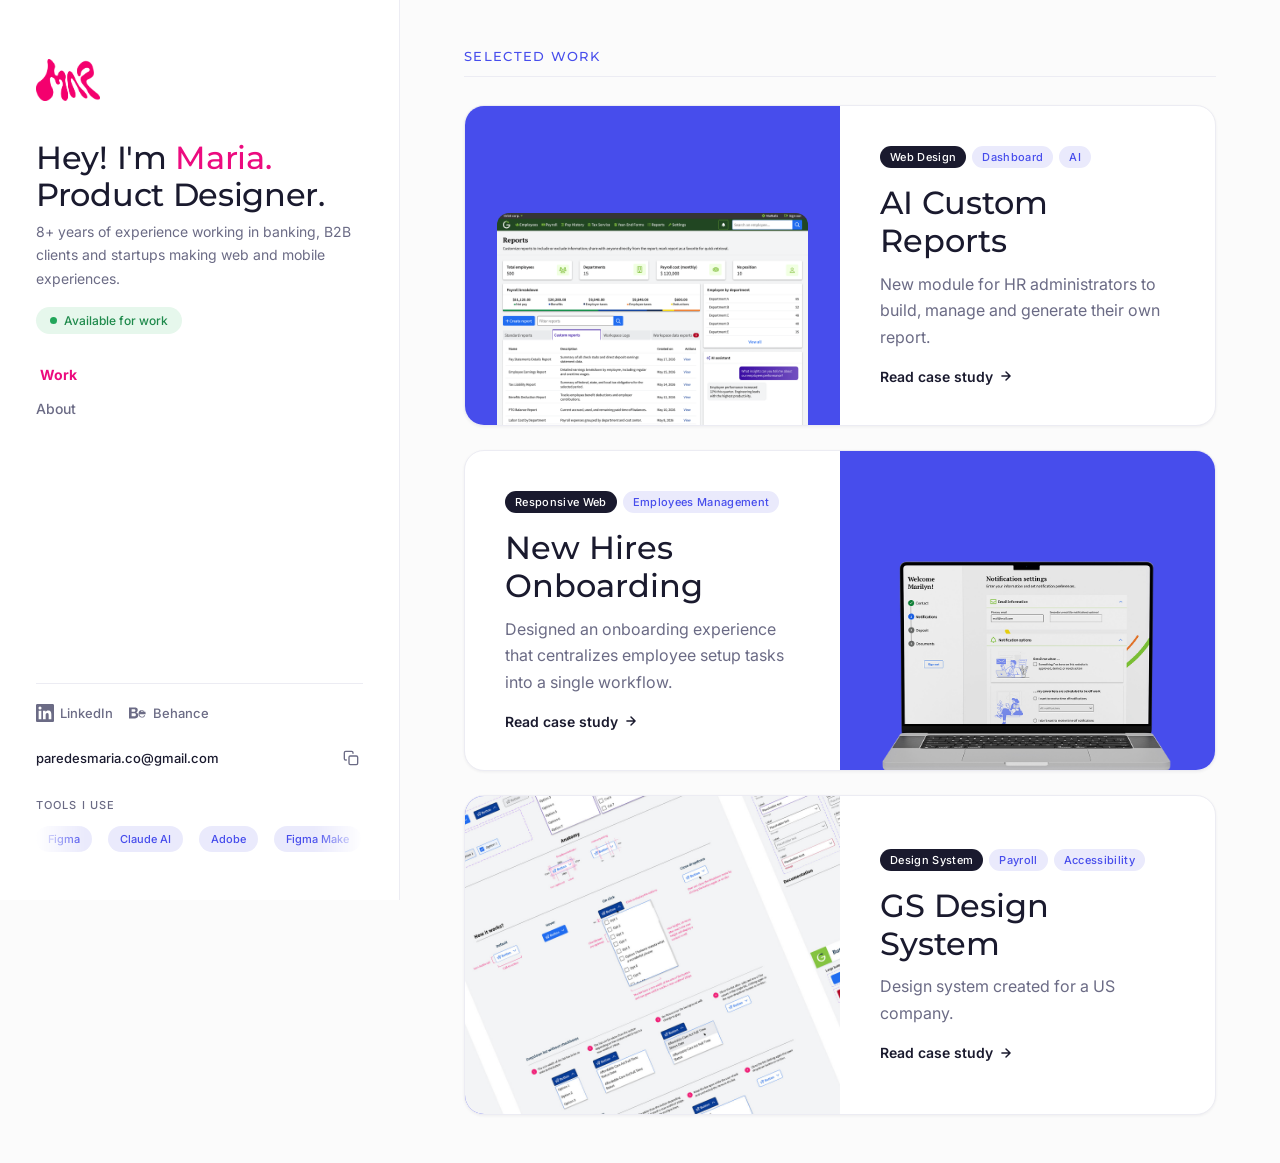
==== index.html @ bd3e9fdf "Add files via upload" ====
<!DOCTYPE html>
<html lang="en">
<head>
<!-- Google Tag Manager -->
<script>(function(w,d,s,l,i){w[l]=w[l]||[];w[l].push({'gtm.start':
new Date().getTime(),event:'gtm.js'});var f=d.getElementsByTagName(s)[0],
j=d.createElement(s),dl=l!='dataLayer'?'&l='+l:'';j.async=true;j.src=
'https://www.googletagmanager.com/gtm.js?id='+i+dl;f.parentNode.insertBefore(j,f);
})(window,document,'script','dataLayer','GTM-K2FJXDMW');</script>
<!-- End Google Tag Manager -->
<meta charset="UTF-8">
<meta name="viewport" content="width=device-width, initial-scale=1.0">
<title>Maria · Product Designer</title>
<link rel="preconnect" href="https://fonts.googleapis.com">
<link href="https://fonts.googleapis.com/css2?family=Montserrat:wght@500;700&family=Inter:wght@400;500&display=swap" rel="stylesheet">
<style>
  :root {
    --primary: #EC0B7F;       /* magenta */
    --secondary: #474dec;     /* indigo */
    --bg: #fbfbfb;
    --sidebar-bg: #FFFFFF;
    --text: #1A1A2E;          /* off-black */
    --text-muted: #6B6B85;
    --surface: #FFFFFF;
    --pink-tint: #FDE6F1;
    --pink-tint-text: #993556;
    --indigo-tint: #EAEAFC;
    --indigo-tint-text: #474dec;
    --border: #ECECF3;
    --sidebar-w: 400px;
    /* ── TYPE SCALE ── */
    --fs-hero: 48px;
    --fs-display: 40px;
    --fs-h1: 32px;
    --fs-h2: 24px;
    --fs-h3: 18px;
    --fs-body-lg: 16px;
    --fs-body: 14px;
    --fs-ui: 13px;
    --fs-meta: 12px;
    --fs-eyebrow: 11px;
    --fs-icon: 20px;
    --fs-icon-lg: 64px;
    --fs-icon-xl: 80px;
  }

  * { margin: 0; padding: 0; box-sizing: border-box; }

  body {
    font-family: 'Inter', sans-serif;
    background: var(--bg);
    color: var(--text);
    min-height: 100vh;
    display: flex;
  }

  /* ── SIDEBAR ── */
  .sidebar {
    width: var(--sidebar-w);
    min-height: 100vh;
    background: var(--sidebar-bg);
    border-right: 1px solid var(--border);
    position: fixed;
    top: 0; left: 0;
    display: flex;
    flex-direction: column;
    padding: 48px 36px;
    z-index: 100;
  }

  .sidebar-top { flex: 1; }

  .avatar { display: block; text-decoration: none;
    width: 64px; height: 64px;
    margin-bottom: 28px;
    position: relative;
    flex-shrink: 0;
  }
  .avatar img {
    width: 100%;
    height: 100%;
    object-fit: contain;
    display: block;
  }

  .sidebar h1 {
    font-family: 'Montserrat', sans-serif;
    font-weight: 500;
    font-size: var(--fs-h1);
    line-height: 1.15;
    margin-bottom: 6px;
    letter-spacing: -0.3px;
  }
  .sidebar h1 em {
    font-style: normal;
    color: var(--primary);
  }
  .role-label {
    font-size: var(--fs-ui);
    font-weight: 500;
    letter-spacing: 0.08em;
    text-transform: uppercase;
    color: var(--secondary);
    margin-bottom: 20px;
  }
  .sidebar p.bio {
    font-size: var(--fs-body);
    line-height: 1.7;
    color: var(--text-muted);
    margin-bottom: 16px;
  }
  .social-links { display: flex; gap: 16px; margin-bottom: 20px; }
  .social-link {
    display: inline-flex; align-items: center; gap: 6px;
    font-size: var(--fs-ui); font-weight: 500;
    color: var(--text-muted); text-decoration: none; transition: color 0.2s;
  }
  .social-link:hover { color: var(--primary); }

  /* NAV */
  nav { margin-bottom: 20px; }
  nav a {
    display: block;
    font-size: var(--fs-body);
    font-weight: 500;
    color: var(--text-muted);
    text-decoration: none;
    padding: 8px 0;
    border-bottom: 1px solid transparent;
    transition: color 0.2s, padding-left 0.2s;
  }
  nav a:hover, nav a.active {
    color: var(--primary);
    padding-left: 4px;
  }
  nav a.active { font-weight: 700; }

  /* STATUS */
  .status-pill {
    display: inline-flex;
    align-items: center;
    gap: 7px;
    background: #E6F7EC;
    color: #1F8A4C;
    font-size: var(--fs-meta);
    font-weight: 500;
    padding: 6px 14px;
    border-radius: 999px;
    margin-bottom: 24px;
  }
  .status-dot {
    width: 7px; height: 7px;
    border-radius: 50%;
    background: #22A65A;
    animation: pulse 2s infinite;
  }
  @keyframes pulse {
    0%,100% { opacity:1; transform: scale(1); }
    50% { opacity:0.6; transform: scale(1.2); }
  }

  /* COPY EMAIL BTN — removed, replaced by email-row */

  /* SIDEBAR FOOTER */
  .sidebar-footer {
    padding-top: 24px;
    border-top: 1px solid var(--border);
  }

  .email-row {
    display: flex;
    align-items: center;
    justify-content: space-between;
    gap: 10px;
    cursor: pointer;
    margin-bottom: 24px;
    padding: 4px 0;
  }
  .email-row:hover .email-text { color: var(--primary); }
  .email-text {
    font-size: var(--fs-ui);
    font-weight: 500;
    color: var(--text);
    transition: color 0.2s;
    word-break: break-all;
  }
  .email-icon-btn {
    background: none;
    border: none;
    cursor: pointer;
    color: var(--text-muted);
    flex-shrink: 0;
    padding: 4px;
    border-radius: 6px;
    transition: color 0.2s, background 0.2s;
    display: flex;
    align-items: center;
  }
  .email-icon-btn:hover {
    color: var(--primary);
    background: var(--pink-tint);
  }
  .tools-label {
    font-size: var(--fs-eyebrow);
    font-weight: 500;
    letter-spacing: 0.1em;
    text-transform: uppercase;
    color: var(--text-muted);
    margin-bottom: 14px;
  }
  .carousel-wrapper {
    overflow: hidden;
    mask-image: linear-gradient(to right, transparent 0%, black 15%, black 85%, transparent 100%);
  }
  .carousel-track {
    display: flex;
    gap: 16px;
    animation: scroll 18s linear infinite;
    width: max-content;
  }
  @keyframes scroll {
    from { transform: translateX(0); }
    to { transform: translateX(-50%); }
  }
  .tool-chip {
    display: flex;
    align-items: center;
    gap: 6px;
    background: var(--indigo-tint);
    border: none;
    padding: 6px 12px;
    border-radius: 999px;
    font-size: var(--fs-eyebrow);
    font-weight: 500;
    color: var(--indigo-tint-text);
    white-space: nowrap;
  }

  /* SIDEBAR FOOTER */
  .sidebar-footer {
    margin-top: 32px;
    padding-top: 20px;
    border-top: 1px solid var(--border);
    font-size: var(--fs-meta);
    color: var(--text-muted);
  }

  /* ── MAIN CONTENT ── */
  .main {
    margin-left: var(--sidebar-w);
    flex: 1;
    display: flex;
    flex-direction: column;
    align-items: center;
    padding: 48px 64px;
    min-height: 100vh;
    background: var(--bg);
  }

  .main > * {
    width: 100%;
    max-width: 1100px;
  }

  .section-header {
    font-family: 'Montserrat', sans-serif;
    font-weight: 500;
    font-size: var(--fs-ui);
    letter-spacing: 0.1em;
    text-transform: uppercase;
    color: var(--secondary);
    margin-bottom: 28px;
    padding-bottom: 12px;
    border-bottom: 1px solid var(--border);
  }

  /* PROJECT CARDS GRID — 2 column */
  .projects-grid {
    display: flex;
    flex-direction: column;
    gap: 24px;
  }

  .project-card {
    background: #fff;
    border-radius: 20px;
    overflow: hidden;
    display: grid;
    grid-template-columns: 1fr 1fr;
    cursor: pointer;
    text-decoration: none;
    color: inherit;
    transition: transform 0.25s cubic-bezier(.22,.68,0,1.2), box-shadow 0.25s;
    box-shadow: 0 1px 3px rgba(26,26,46,0.06);
    min-height: 320px;
    border: 1px solid var(--border);
  }
  .project-card:hover {
    transform: translateY(-4px);
    box-shadow: 0 20px 48px rgba(71,77,236,0.12);
  }

  /* IMAGE LEFT */
  .card-image {
    width: 100%;
    height: 100%;
    min-height: 280px;
    overflow: hidden;
    display: flex;
    align-items: flex-end;
    justify-content: center;
    padding: 32px 32px 0;
    position: relative;
  }
  .card-image img {
    width: 100%;
    max-height: 100%;
    object-fit: cover;
    object-position: top;
    border-radius: 12px 12px 0 0;
    transition: transform 0.4s ease;
    display: block;
  }
  .project-card:hover .card-image img { transform: scale(1.02) translateY(-4px); }

  /* Per-card image backgrounds */
  .card-image.bg-ai { background: #474dec; }
  .card-image.bg-nh { background: #474dec; }
  .card-image.bg-ds { background: #474dec; }

  /* INFO RIGHT */
  .card-content {
    padding: 40px 40px;
    display: flex;
    flex-direction: column;
    justify-content: center;
    gap: 16px;
  }

  .card-tags-group { flex-shrink: 0; }

  .card-tags {
    display: flex;
    gap: 6px;
    flex-wrap: wrap;
  }
  .tag {
    font-size: var(--fs-eyebrow);
    font-weight: 500;
    background: var(--indigo-tint);
    color: var(--indigo-tint-text);
    padding: 4px 10px;
    border-radius: 999px;
    letter-spacing: 0.03em;
  }
  .tag.accent { background: #1A1A2E; color: #fff; }

  .card-center-group {
    display: flex;
    flex-direction: column;
    gap: 10px;
  }

  .card-title {
    font-family: 'Montserrat', sans-serif;
    font-weight: 500;
    font-size: var(--fs-h1);
    line-height: 1.2;
    color: var(--text);
  }

  .card-desc {
    font-size: var(--fs-body-lg);
    line-height: 1.65;
    color: var(--text-muted);
    max-width: 400px;
  }

  .card-cta {
    display: inline-flex;
    align-items: center;
    gap: 6px;
    font-size: var(--fs-body);
    font-weight: 600;
    color: var(--text);
    text-decoration: none;
    margin-top: 8px;
  }
  .card-cta svg { transition: transform 0.2s; }
  .project-card:hover .card-cta svg { transform: translateX(4px); }

  /* ── HAMBURGER BUTTON (mobile only) ── */
  .hamburger {
    display: none;
    position: fixed;
    top: 16px; left: 16px;
    z-index: 200;
    background: var(--primary);
    border: none;
    border-radius: 50%;
    width: 44px; height: 44px;
    cursor: pointer;
    align-items: center; justify-content: center;
    box-shadow: 0 2px 12px rgba(236,11,127,0.25);
  }
  .hamburger svg { display: block; }
  .sidebar-overlay {
    display: none;
    position: fixed; inset: 0;
    background: rgba(26,26,46,0.4);
    z-index: 99;
  }
  .sidebar-overlay.active { display: block; }

  /* ── TABLET: 1024px ── */
  @media (max-width: 1024px) {
    :root { --sidebar-w: 300px; }
    .main { padding: 40px 40px; }
    .card-title { font-size: var(--fs-h2); }
    .card-desc { font-size: var(--fs-body-lg); }
    .project-card { grid-template-columns: 1fr; min-height: auto; }
    .project-card--reversed { grid-template-columns: 1fr; }
    .project-card--reversed .card-content { order: 1; }
    .project-card--reversed .card-image { order: 2; }
    .card-image { min-height: 220px; }
    .card-content { padding: 28px; }
  }

  /* ── MOBILE: 768px ── */
  @media (max-width: 768px) {
    body { flex-direction: column; }

    .hamburger { display: none !important; }

    .sidebar {
      transform: translateX(-100%);
      transition: transform 0.3s ease;
      width: 300px;
      z-index: 150;
    }
    .sidebar.open { transform: translateX(0); }

    .main {
      margin-left: 0;
      padding: 72px 24px 40px;
      min-height: 100vh;
    }

    .main > * { max-width: 100%; }

    .project-card {
      grid-template-columns: 1fr;
      min-height: auto;
    }
    .card-image {
      height: 220px;
      order: -1;
    }
    .card-content { padding: 24px; gap: 16px; }
    .card-title { font-size: var(--fs-h2); }
    .card-desc { font-size: var(--fs-body); margin-bottom: 8px; }
    .section-header { margin-bottom: 20px; }
  }

  /* ── SMALL MOBILE: 480px ── */
  @media (max-width: 480px) {
    .main { padding: 64px 16px 32px; }
    .card-content { padding: 20px; }
    .card-title { font-size: var(--fs-h3); }
    .card-image { height: 180px; }
  }

  /* ── TOAST ── */
  .toast {
    position: fixed;
    bottom: 30px;
    left: 50%;
    transform: translateX(-50%) translateY(80px);
    background: var(--secondary);
    color: #fff;
    padding: 12px 24px;
    border-radius: 999px;
    font-size: var(--fs-ui);
    font-weight: 500;
    opacity: 0;
    transition: all 0.35s cubic-bezier(.22,.68,0,1.2);
    pointer-events: none;
    z-index: 999;
  }
  .toast.show {
    opacity: 1;
    transform: translateX(-50%) translateY(0);
  }

  /* MOBILE NAV BAR */
  .top-bar {
    display: none;
    position: fixed;
    top: 0; left: 0; right: 0;
    height: 60px;
    background: #ffffff;
    border-bottom: 1px solid #ECECF3;
    z-index: 300;
    padding: 0 16px;
    flex-direction: row;
    align-items: center;
    justify-content: space-between;
  }
  .top-bar-left {
    display: flex;
    flex-direction: row;
    align-items: center;
    gap: 10px;
  }
  .top-bar-logo {
    width: 36px;
    height: 36px;
    display: flex;
    align-items: center;
    justify-content: center;
  }
  .top-bar-logo img {
    width: 100%;
    height: 100%;
    object-fit: contain;
  }
  .top-bar-text {}
  .top-bar-name {
    display: block;
    font-family: 'Montserrat', sans-serif;
    font-weight: 500;
    font-size: 14px;
    color: #1A1A2E;
    line-height: 1.2;
  }
  .top-bar-role {
    display: block;
    font-size: 11px;
    color: #6B6B85;
    line-height: 1.2;
  }
  .top-bar-menu {
    background: none;
    border: none;
    cursor: pointer;
    padding: 6px;
    display: flex;
    align-items: center;
    color: #1A1A2E;
  }
  @media (max-width: 768px) {
    .top-bar { display: flex; }
    .avatar { display: block; text-decoration: none; display: none; }
    .sidebar { padding-top: 80px; }
    .main { padding-top: 80px; }
  }
</style>
</head>
<body>
<!-- Google Tag Manager (noscript) -->
<noscript><iframe src="https://www.googletagmanager.com/ns.html?id=GTM-K2FJXDMW"
height="0" width="0" style="display:none;visibility:hidden"></iframe></noscript>
<!-- End Google Tag Manager (noscript) -->
<nav class="top-bar" id="topBar">
  <div class="top-bar-left">
    <a href="index.html" style="display:block;text-decoration:none;">
      <img src="img/logo.png" alt="MAP">
    </a>
    <div class="top-bar-text">
      <span class="top-bar-name">Maria Paredes</span>
      <span class="top-bar-role">Product Designer</span>
    </div>
  </div>
  <button class="top-bar-menu" id="topBarMenu" aria-label="Open menu">
    <svg width="22" height="22" viewBox="0 0 24 24" fill="none" stroke="currentColor" stroke-width="2" stroke-linecap="round">
      <line x1="3" y1="6" x2="21" y2="6"/>
      <line x1="3" y1="12" x2="21" y2="12"/>
      <line x1="3" y1="18" x2="21" y2="18"/>
    </svg>
  </button>
</nav>




<!-- HAMBURGER (mobile) -->
<button class="hamburger" id="hamburger" aria-label="Open menu">
  <svg width="20" height="20" viewBox="0 0 24 24" fill="none" stroke="#fff" stroke-width="2.5" stroke-linecap="round">
    <line x1="3" y1="6" x2="21" y2="6"/><line x1="3" y1="12" x2="21" y2="12"/><line x1="3" y1="18" x2="21" y2="18"/>
  </svg>
</button>
<div class="sidebar-overlay" id="overlay"></div>

<!-- SIDEBAR -->
<aside class="sidebar">
  <div class="sidebar-top">
    <a href="index.html" class="avatar">
      <img src="img/logo.png" alt="Maria logo">
    </a>
    <h1>Hey! I'm <em>Maria.</em><br>Product Designer.</h1>
    <p class="bio">8+ years of experience working in banking, B2B clients and startups making web and mobile experiences.</p>

    <div class="status-pill">
      <span class="status-dot"></span>
      Available for work
    </div>

    <nav>
      <a href="#work" class="active">Work</a>
      <a href="about.html">About</a>
    </nav>
  </div>

  <!-- BOTTOM: email + carousel -->
  <div class="sidebar-footer">
    <div class="social-links">
      <a href="https://www.linkedin.com/in/mapwalls/" target="_blank" class="social-link" aria-label="LinkedIn">
        <svg width="18" height="18" viewBox="0 0 24 24" fill="currentColor"><path d="M20.447 20.452h-3.554v-5.569c0-1.328-.027-3.037-1.852-3.037-1.853 0-2.136 1.445-2.136 2.939v5.667H9.351V9h3.414v1.561h.046c.477-.9 1.637-1.85 3.37-1.85 3.601 0 4.267 2.37 4.267 5.455v6.286zM5.337 7.433a2.062 2.062 0 0 1-2.063-2.065 2.064 2.064 0 1 1 2.063 2.065zm1.782 13.019H3.555V9h3.564v11.452zM22.225 0H1.771C.792 0 0 .774 0 1.729v20.542C0 23.227.792 24 1.771 24h20.451C23.2 24 24 23.227 24 22.271V1.729C24 .774 23.2 0 22.222 0h.003z"/></svg>
        LinkedIn
      </a>
      <a href="https://www.behance.net/mapwalls" target="_blank" class="social-link" aria-label="Behance">
        <svg width="18" height="18" viewBox="0 0 24 24" fill="currentColor"><path d="M6.938 4.503c.702 0 1.34.06 1.92.188.577.13 1.07.33 1.485.61.41.28.733.65.96 1.12.225.47.34 1.05.34 1.73 0 .74-.17 1.36-.507 1.86-.338.5-.837.9-1.502 1.22.906.26 1.576.72 2.022 1.37.448.66.665 1.45.665 2.36 0 .75-.13 1.39-.41 1.93-.28.55-.67 1-1.16 1.35-.48.348-1.05.6-1.69.767-.63.168-1.29.254-1.99.254H0V4.51l6.938-.007zm-.34 5.888c.577 0 1.05-.14 1.414-.425.367-.28.55-.72.55-1.32 0-.33-.06-.61-.173-.836-.116-.23-.27-.41-.47-.55-.2-.14-.43-.24-.69-.3-.27-.06-.55-.09-.84-.09H3.5v3.52h3.098zm.18 6.018c.32 0 .62-.03.9-.09.29-.06.54-.17.76-.31.22-.14.4-.34.53-.59.13-.25.2-.57.2-.96 0-.76-.22-1.31-.67-1.64-.45-.33-1.04-.5-1.76-.5H3.5v4.09h3.278zm9.945-7.07c.51-.53 1.24-.8 2.19-.8.68 0 1.27.17 1.77.52.49.34.84.82 1.04 1.44H16.42c0-.56-.2-1.02-.6-1.33.4-.31.74-.48 1.043-.48zm3.39 5.977c-.13.37-.33.68-.6.94-.26.26-.58.46-.95.6-.37.13-.8.2-1.27.2-.52 0-.98-.08-1.38-.26-.4-.17-.74-.41-1.02-.72-.28-.31-.49-.69-.64-1.12-.15-.44-.22-.92-.22-1.45h8.12c.02-.24.03-.48.03-.74 0-.74-.11-1.41-.32-2.01-.21-.61-.52-1.12-.92-1.55-.4-.43-.89-.76-1.46-.99-.57-.23-1.23-.34-1.97-.34-.72 0-1.38.12-1.97.36-.59.24-1.1.58-1.53 1.02-.43.44-.76.97-.99 1.6-.23.62-.35 1.32-.35 2.08 0 .78.12 1.48.34 2.1.23.62.55 1.15.97 1.58.42.44.92.77 1.52 1.01.59.23 1.26.35 2 .35.99 0 1.84-.23 2.53-.7.69-.47 1.18-1.18 1.48-2.14h-2.38zm-1.02-5.49c-.33 0-.63.06-.9.17-.27.12-.51.28-.72.49-.2.21-.37.46-.49.75-.12.29-.19.62-.2.97h4.53c-.07-.77-.32-1.36-.73-1.76-.42-.41-.93-.62-1.52-.62z"/></svg>
        Behance
      </a>
    </div>
    <div class="email-row" onclick="copyEmail()">
      <span class="email-text">paredesmaria.co@gmail.com</span>
      <button class="email-icon-btn" aria-label="Copy email">
        <svg width="16" height="16" viewBox="0 0 24 24" fill="none" stroke="currentColor" stroke-width="2" stroke-linecap="round" stroke-linejoin="round">
          <rect x="9" y="9" width="13" height="13" rx="2" ry="2"></rect>
          <path d="M5 15H4a2 2 0 0 1-2-2V4a2 2 0 0 1 2-2h9a2 2 0 0 1 2 2v1"></path>
        </svg>
      </button>
    </div>

    <div class="tools-label">Tools I use</div>
    <div class="carousel-wrapper">
      <div class="carousel-track" id="carouselTrack"></div>
    </div>
  </div>
</aside>

<!-- MAIN -->
<main class="main">
  <div class="section-header" id="work">Selected Work</div>

  <div class="projects-grid">

    <!-- Card 1 -->
    <a class="project-card" href="case-1.html">
      <div class="card-image bg-ai">
        <img src="img/AICustomCard.png" alt="AI Custom Reports">
      </div>
      <div class="card-content">
        <div class="card-tags-group">
          <div class="card-tags">
            <span class="tag accent">Web Design</span>
            <span class="tag">Dashboard</span>
            <span class="tag">AI</span>
          </div>
        </div>
        <div class="card-center-group">
          <div class="card-title">AI Custom Reports</div>
          <p class="card-desc">New module for HR administrators to build, manage and generate their own report.</p>
          <div class="card-cta">
            Read case study
            <svg width="14" height="14" viewBox="0 0 24 24" fill="none" stroke="currentColor" stroke-width="2.5" stroke-linecap="round" stroke-linejoin="round"><path d="M5 12h14M12 5l7 7-7 7"/></svg>
          </div>
        </div>
      </div>
    </a>

    <!-- Card 2 — content left, image right -->
    <a class="project-card project-card--reversed" href="case-2.html">
      <div class="card-content">
        <div class="card-tags-group">
          <div class="card-tags">
            <span class="tag accent">Responsive Web</span>
            <span class="tag">Employees Management</span>
          </div>
        </div>
        <div class="card-center-group">
          <div class="card-title">New Hires Onboarding</div>
          <p class="card-desc">Designed an onboarding experience that centralizes employee setup tasks into a single workflow.</p>
          <div class="card-cta">
            Read case study
            <svg width="14" height="14" viewBox="0 0 24 24" fill="none" stroke="currentColor" stroke-width="2.5" stroke-linecap="round" stroke-linejoin="round"><path d="M5 12h14M12 5l7 7-7 7"/></svg>
          </div>
        </div>
      </div>
      <div class="card-image bg-nh">
        <img src="img/NewHiresCard.png" alt="New Hires Onboarding">
      </div>
    </a>

    <!-- Card 3 -->
    <a class="project-card" href="case-3.html">
      <div class="card-image bg-ds" style="padding:0; align-items:stretch;">
        <img src="img/DS-PREVIEW.png" alt="GS Design System" style="width:100%; height:100%; object-fit:cover; object-position:top; border-radius:0;">
      </div>
      <div class="card-content">
        <div class="card-tags-group">
          <div class="card-tags">
            <span class="tag accent">Design System</span>
            <span class="tag">Payroll</span>
            <span class="tag">Accessibility</span>
          </div>
        </div>
        <div class="card-center-group">
          <div class="card-title">GS Design System</div>
          <p class="card-desc">Design system created for a US company.</p>
          <div class="card-cta">
            Read case study
            <svg width="14" height="14" viewBox="0 0 24 24" fill="none" stroke="currentColor" stroke-width="2.5" stroke-linecap="round" stroke-linejoin="round"><path d="M5 12h14M12 5l7 7-7 7"/></svg>
          </div>
        </div>
      </div>
    </a>

    <!-- Card 4 — hidden -->
    <!-- Card 5 — hidden -->

  </div>
</main>

<!-- TOAST -->
<div class="toast" id="toast">Email copied!</div>

<script>
  // CAROUSEL
  const tools = ['Figma', 'Claude AI', 'Adobe', 'Figma Make', 'Pendo', 'Notion', 'Miro', 'ChatGPT', 'Jira', 'Maze'];
  const track = document.getElementById('carouselTrack');
  [...tools, ...tools].forEach(t => {
    const chip = document.createElement('div');
    chip.className = 'tool-chip';
    chip.textContent = t;
    track.appendChild(chip);
  });

  // COPY EMAIL
  function copyEmail() {
    navigator.clipboard.writeText('paredesmaria.co@gmail.com').then(() => {
      const toast = document.getElementById('toast');
      toast.classList.add('show');
      setTimeout(() => toast.classList.remove('show'), 2500);
    });
  }

  // HAMBURGER TOGGLE
  const hamburger = document.getElementById('hamburger');
  const sidebar = document.querySelector('.sidebar');
  const overlay = document.getElementById('overlay');

  function toggleSidebar() {
    sidebar.classList.toggle('open');
    overlay.classList.toggle('active');
  }
  hamburger.addEventListener('click', toggleSidebar);
  overlay.addEventListener('click', toggleSidebar);
  const mobileHamburger = document.getElementById('mobileHamburger');
  if (mobileHamburger) { mobileHamburger.addEventListener('click', toggleSidebar); }

  // Close sidebar on nav link click (mobile)
  document.querySelectorAll('nav a').forEach(a => {
    a.addEventListener('click', function() {
      document.querySelectorAll('nav a').forEach(x => x.classList.remove('active'));
      this.classList.add('active');
      if (window.innerWidth <= 768) toggleSidebar();
    });
  });

  const topBarMenu = document.getElementById('topBarMenu');
  if (topBarMenu) { topBarMenu.addEventListener('click', toggleSidebar); }
</script>
</body>
</html>
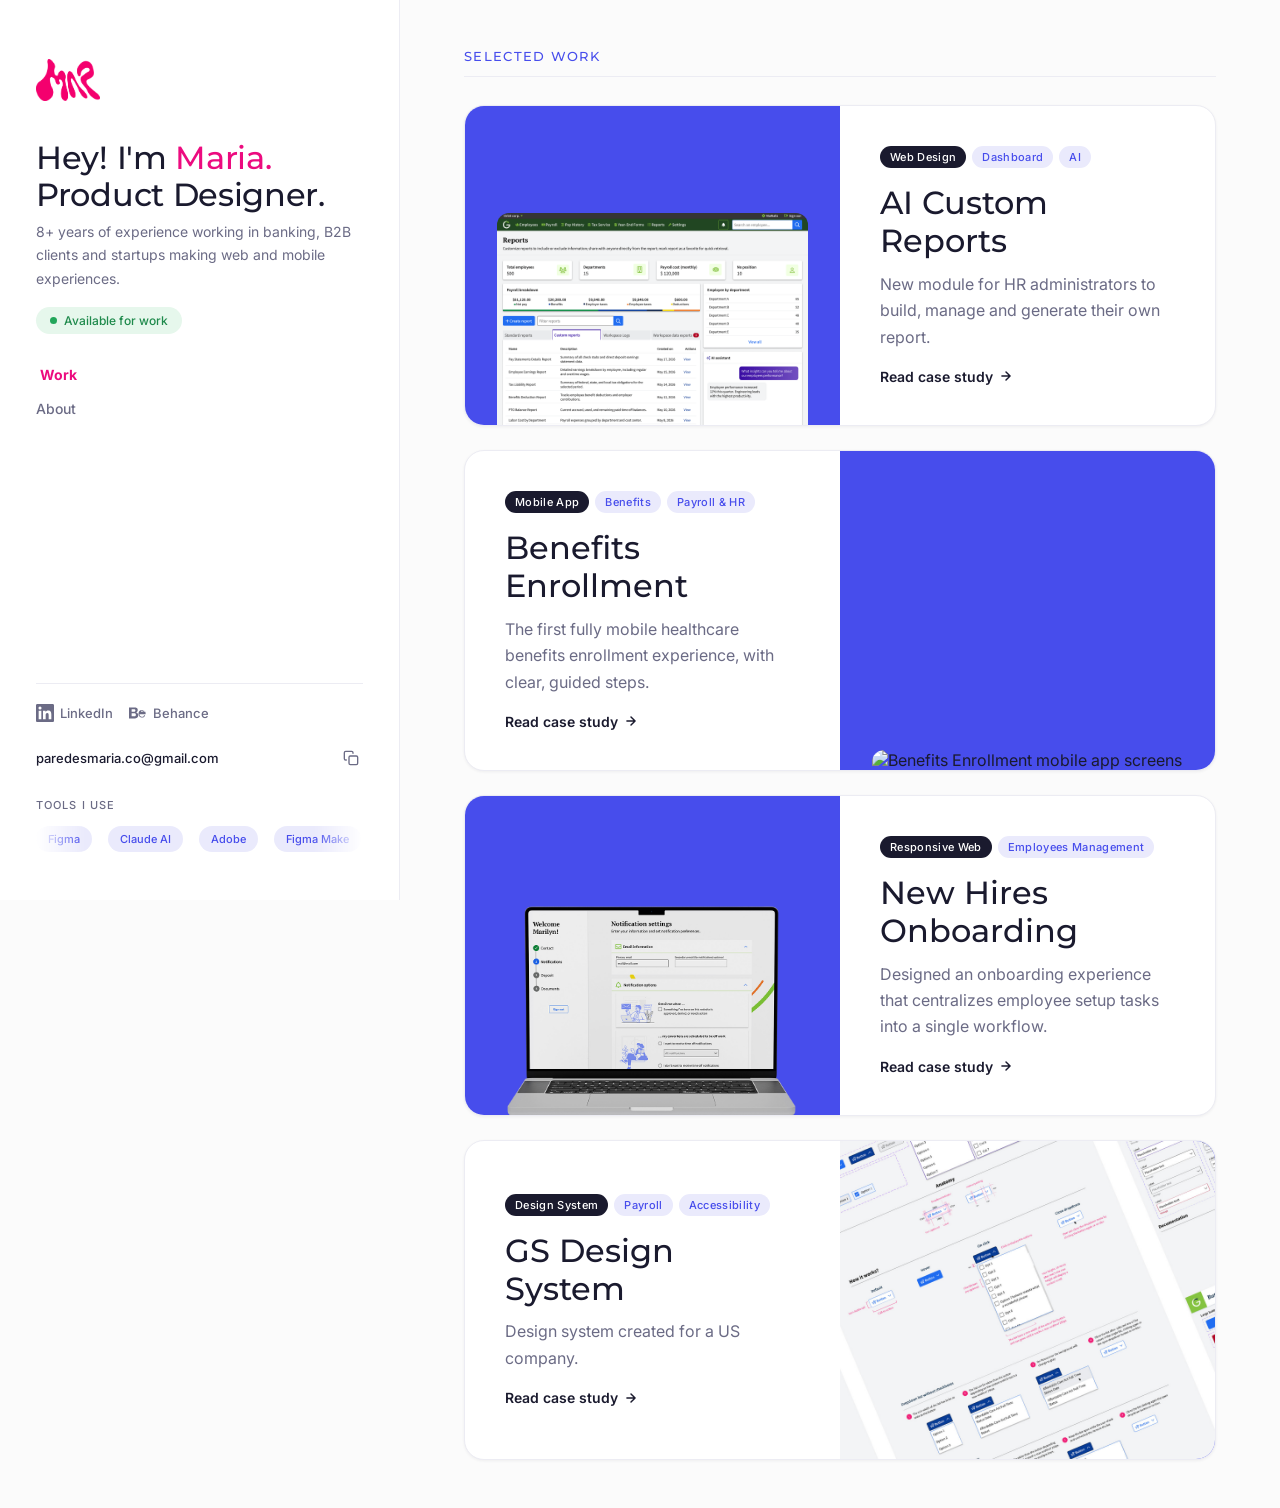
==== commit 4c8f65e7: "Add files via upload" ====
--- a/index.html
+++ b/index.html
@@ -327,6 +327,7 @@
   .card-image.bg-ai { background: #474dec; }
   .card-image.bg-nh { background: #474dec; }
   .card-image.bg-ds { background: #474dec; }
+  .card-image.bg-be { background: #474dec; }
 
   /* INFO RIGHT */
   .card-content {
@@ -430,8 +431,7 @@
   @media (max-width: 768px) {
     body { flex-direction: column; }
 
-    .hamburger { display: none !important; }
-
+    
     .sidebar {
       transform: translateX(-100%);
       transition: transform 0.3s ease;
@@ -554,7 +554,26 @@
     .sidebar { padding-top: 80px; }
     .main { padding-top: 80px; }
   }
+
+  /* Mobile menu polish */
+  .top-bar-menu:focus { outline: none; }
+  .top-bar-menu:focus-visible { outline: 2px solid var(--primary); outline-offset: 2px; border-radius: 8px; }
+  @media (max-width: 768px) {
+    body.menu-open { overflow: hidden; }
+    .sidebar { top: 60px; min-height: 0; height: calc(100vh - 60px); height: calc(100dvh - 60px); padding-top: 32px; box-shadow: 0 12px 40px rgba(26,26,46,0.14); }
+    .sidebar-overlay { top: 60px; }
+    .sidebar-overlay.active { display: block; }
+  }
 </style>
+<!-- Google tag (gtag.js) -->
+<script async src="https://www.googletagmanager.com/gtag/js?id=G-NF486Z0G3G"></script>
+<script>
+  window.dataLayer = window.dataLayer || [];
+  function gtag(){dataLayer.push(arguments);}
+  gtag('js', new Date());
+  gtag('config', 'G-NF486Z0G3G');
+</script>
+<script src="https://t.contentsquare.net/uxa/7a04c337af5e3.js" defer></script>
 </head>
 <body>
 <!-- Google Tag Manager (noscript) -->
@@ -563,7 +582,7 @@
 <!-- End Google Tag Manager (noscript) -->
 <nav class="top-bar" id="topBar">
   <div class="top-bar-left">
-    <a href="index.html" style="display:block;text-decoration:none;">
+    <a href="index.html" class="top-bar-logo" style="text-decoration:none;">
       <img src="img/logo.png" alt="MAP">
     </a>
     <div class="top-bar-text">
@@ -583,12 +602,6 @@
 
 
 
-<!-- HAMBURGER (mobile) -->
-<button class="hamburger" id="hamburger" aria-label="Open menu">
-  <svg width="20" height="20" viewBox="0 0 24 24" fill="none" stroke="#fff" stroke-width="2.5" stroke-linecap="round">
-    <line x1="3" y1="6" x2="21" y2="6"/><line x1="3" y1="12" x2="21" y2="12"/><line x1="3" y1="18" x2="21" y2="18"/>
-  </svg>
-</button>
 <div class="sidebar-overlay" id="overlay"></div>
 
 <!-- SIDEBAR -->
@@ -671,7 +684,34 @@
     </a>
 
     <!-- Card 2 — content left, image right -->
-    <a class="project-card project-card--reversed" href="case-2.html">
+    <a class="project-card project-card--reversed" href="case-4.html">
+      <div class="card-content">
+        <div class="card-tags-group">
+          <div class="card-tags">
+            <span class="tag accent">Mobile App</span>
+            <span class="tag">Benefits</span>
+            <span class="tag">Payroll & HR</span>
+          </div>
+        </div>
+        <div class="card-center-group">
+          <div class="card-title">Benefits Enrollment</div>
+          <p class="card-desc">The first fully mobile healthcare benefits enrollment experience, with clear, guided steps.</p>
+          <div class="card-cta">
+            Read case study
+            <svg width="14" height="14" viewBox="0 0 24 24" fill="none" stroke="currentColor" stroke-width="2.5" stroke-linecap="round" stroke-linejoin="round"><path d="M5 12h14M12 5l7 7-7 7"/></svg>
+          </div>
+        </div>
+      </div>
+      <div class="card-image bg-be">
+        <img src="img/BenefitsCard.png" alt="Benefits Enrollment mobile app screens">
+      </div>
+    </a>
+
+    <!-- Card 3 -->
+    <a class="project-card" href="case-2.html">
+      <div class="card-image bg-nh">
+        <img src="img/NewHiresCard.png" alt="New Hires Onboarding">
+      </div>
       <div class="card-content">
         <div class="card-tags-group">
           <div class="card-tags">
@@ -688,16 +728,10 @@
           </div>
         </div>
       </div>
-      <div class="card-image bg-nh">
-        <img src="img/NewHiresCard.png" alt="New Hires Onboarding">
-      </div>
     </a>
 
-    <!-- Card 3 -->
-    <a class="project-card" href="case-3.html">
-      <div class="card-image bg-ds" style="padding:0; align-items:stretch;">
-        <img src="img/DS-PREVIEW.png" alt="GS Design System" style="width:100%; height:100%; object-fit:cover; object-position:top; border-radius:0;">
-      </div>
+    <!-- Card 4 — content left, image right -->
+    <a class="project-card project-card--reversed" href="case-3.html">
       <div class="card-content">
         <div class="card-tags-group">
           <div class="card-tags">
@@ -715,9 +749,10 @@
           </div>
         </div>
       </div>
+      <div class="card-image bg-ds" style="padding:0; align-items:stretch;">
+        <img src="img/DS-PREVIEW.png" alt="GS Design System" style="width:100%; height:100%; object-fit:cover; object-position:top; border-radius:0;">
+      </div>
     </a>
-
-    <!-- Card 4 — hidden -->
     <!-- Card 5 — hidden -->
 
   </div>
@@ -747,18 +782,24 @@
   }
 
   // HAMBURGER TOGGLE
-  const hamburger = document.getElementById('hamburger');
   const sidebar = document.querySelector('.sidebar');
   const overlay = document.getElementById('overlay');
+  const menuBtn = document.getElementById('topBarMenu');
+  const iconHamburger = '<svg width="22" height="22" viewBox="0 0 24 24" fill="none" stroke="currentColor" stroke-width="2" stroke-linecap="round"><line x1="3" y1="6" x2="21" y2="6"/><line x1="3" y1="12" x2="21" y2="12"/><line x1="3" y1="18" x2="21" y2="18"/></svg>';
+  const iconClose = '<svg width="22" height="22" viewBox="0 0 24 24" fill="none" stroke="currentColor" stroke-width="2" stroke-linecap="round"><line x1="6" y1="6" x2="18" y2="18"/><line x1="18" y1="6" x2="6" y2="18"/></svg>';
 
   function toggleSidebar() {
-    sidebar.classList.toggle('open');
-    overlay.classList.toggle('active');
-  }
-  hamburger.addEventListener('click', toggleSidebar);
+    const isOpen = sidebar.classList.toggle('open');
+    overlay.classList.toggle('active', isOpen);
+    document.body.classList.toggle('menu-open', isOpen);
+    if (menuBtn) {
+      menuBtn.innerHTML = isOpen ? iconClose : iconHamburger;
+      menuBtn.setAttribute('aria-label', isOpen ? 'Close menu' : 'Open menu');
+      menuBtn.setAttribute('aria-expanded', isOpen);
+    }
+  }
   overlay.addEventListener('click', toggleSidebar);
-  const mobileHamburger = document.getElementById('mobileHamburger');
-  if (mobileHamburger) { mobileHamburger.addEventListener('click', toggleSidebar); }
+  if (menuBtn) { menuBtn.addEventListener('click', toggleSidebar); }
 
   // Close sidebar on nav link click (mobile)
   document.querySelectorAll('nav a').forEach(a => {
@@ -769,8 +810,6 @@
     });
   });
 
-  const topBarMenu = document.getElementById('topBarMenu');
-  if (topBarMenu) { topBarMenu.addEventListener('click', toggleSidebar); }
 </script>
 </body>
 </html>
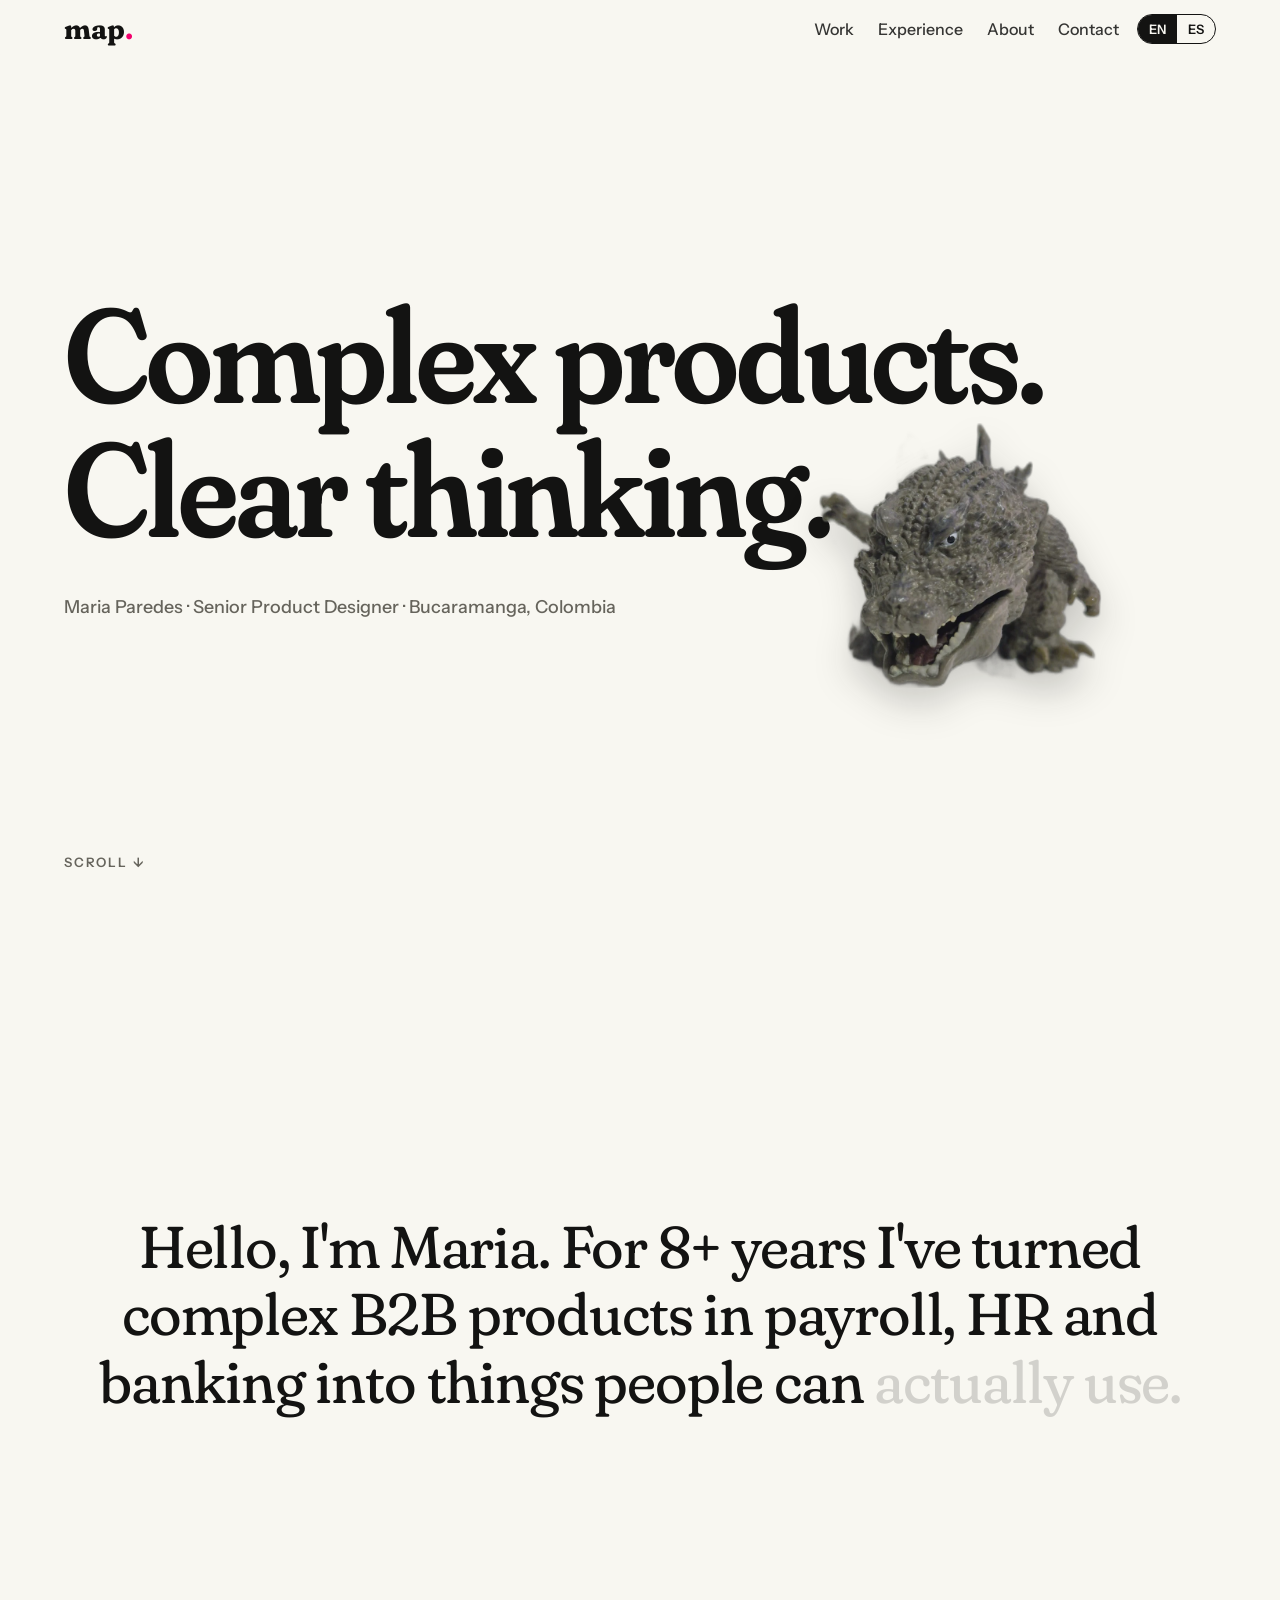
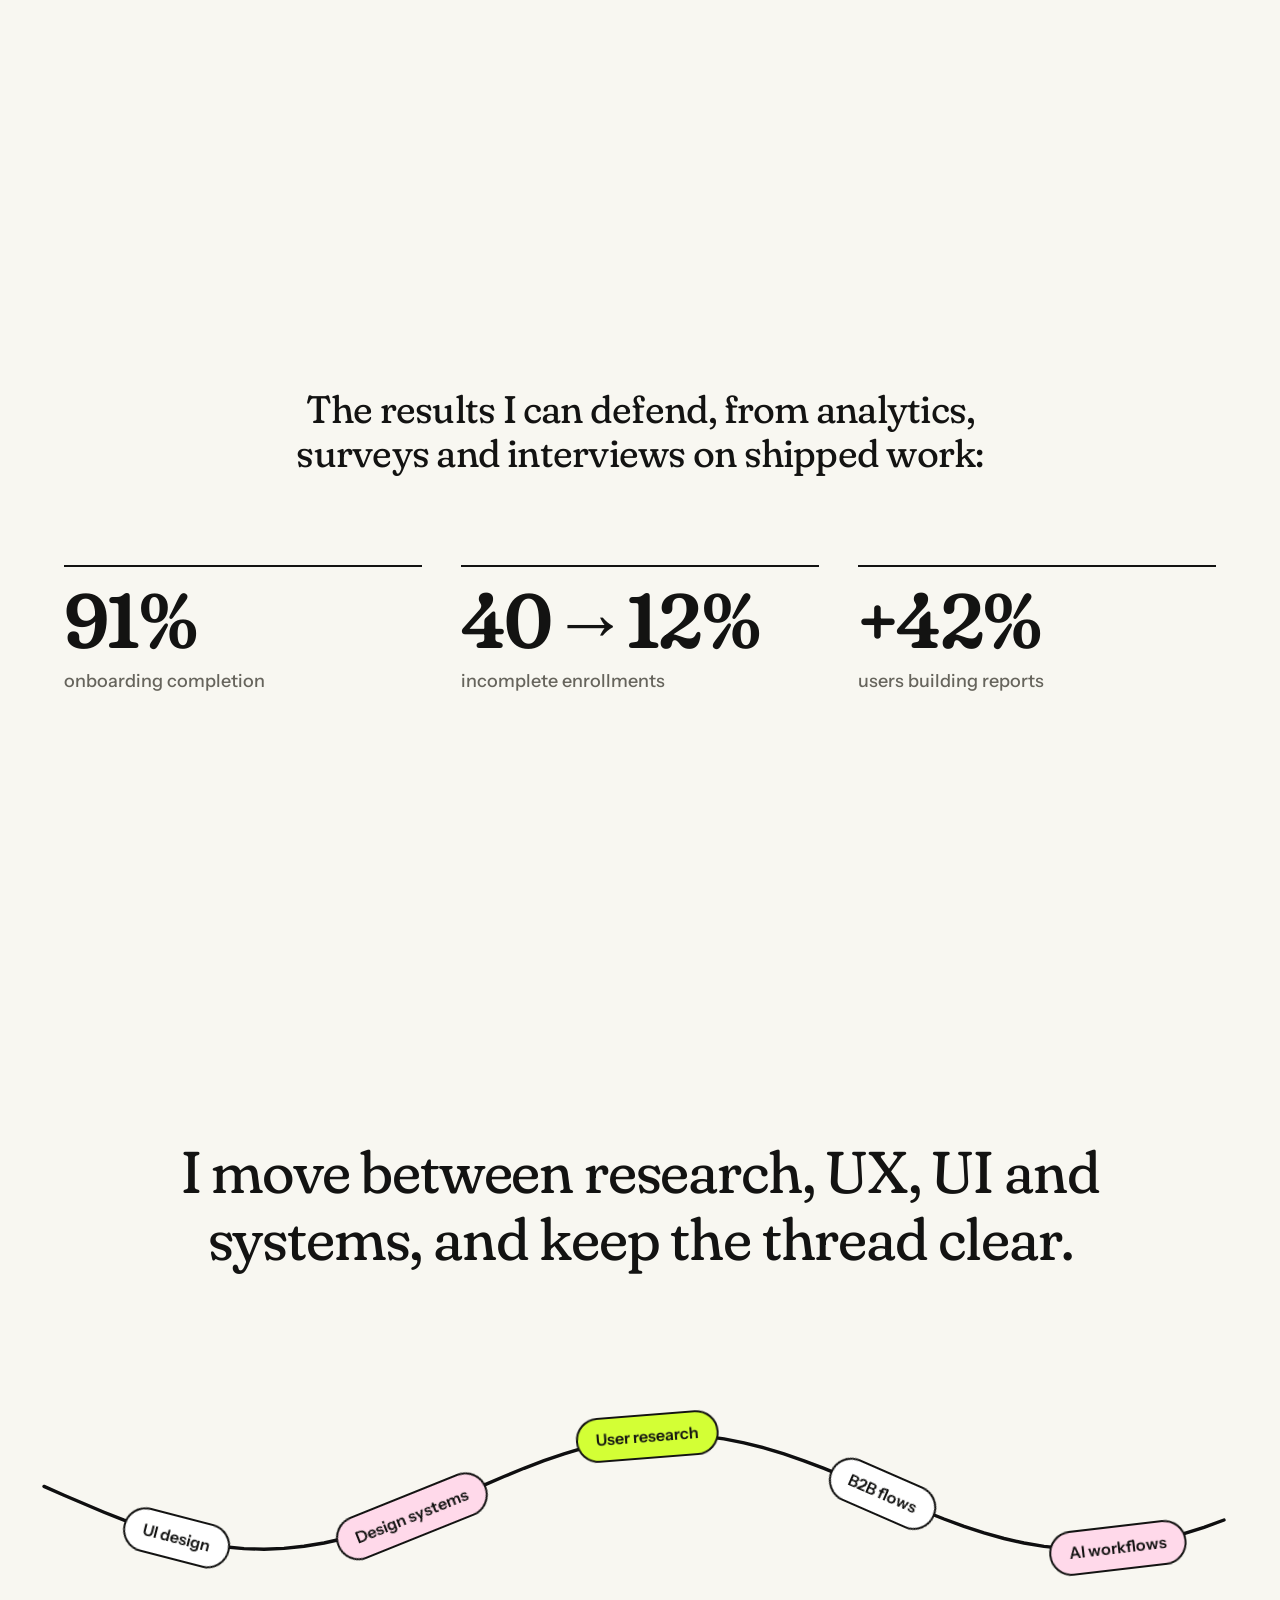
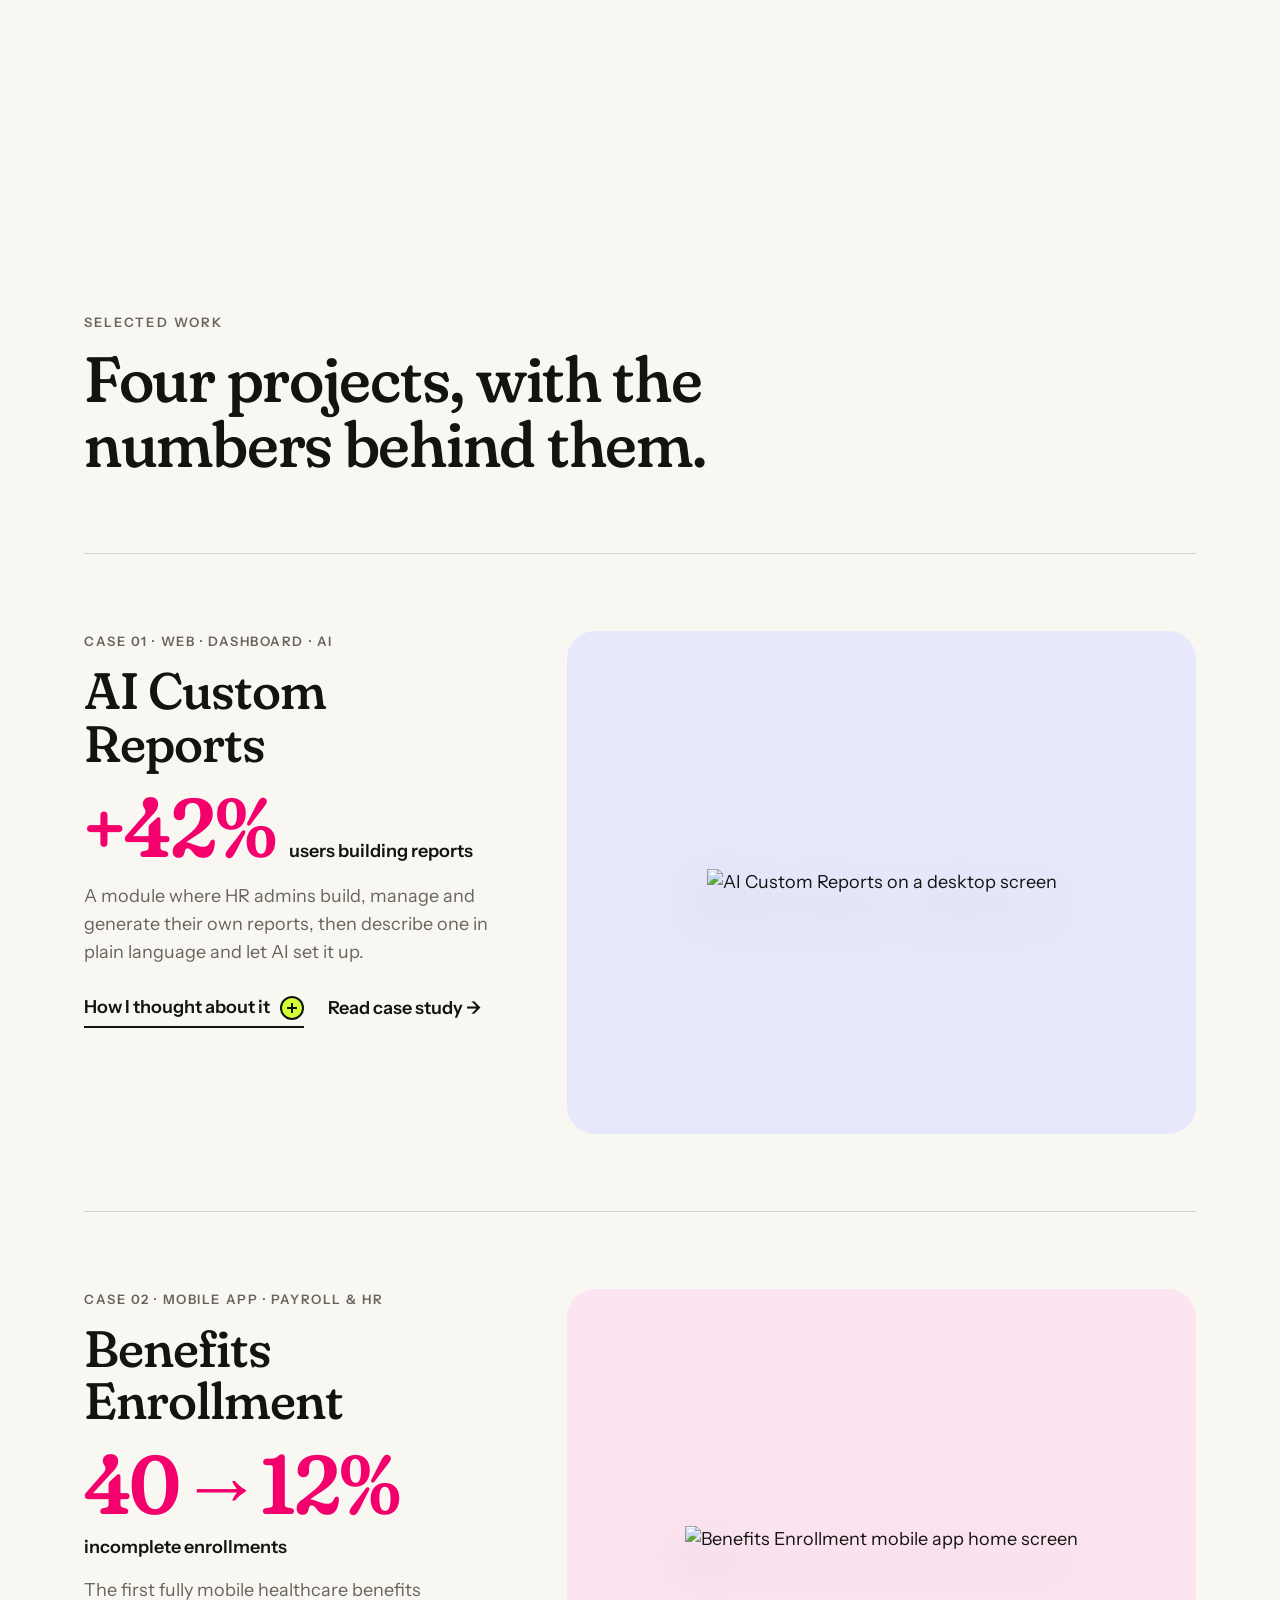
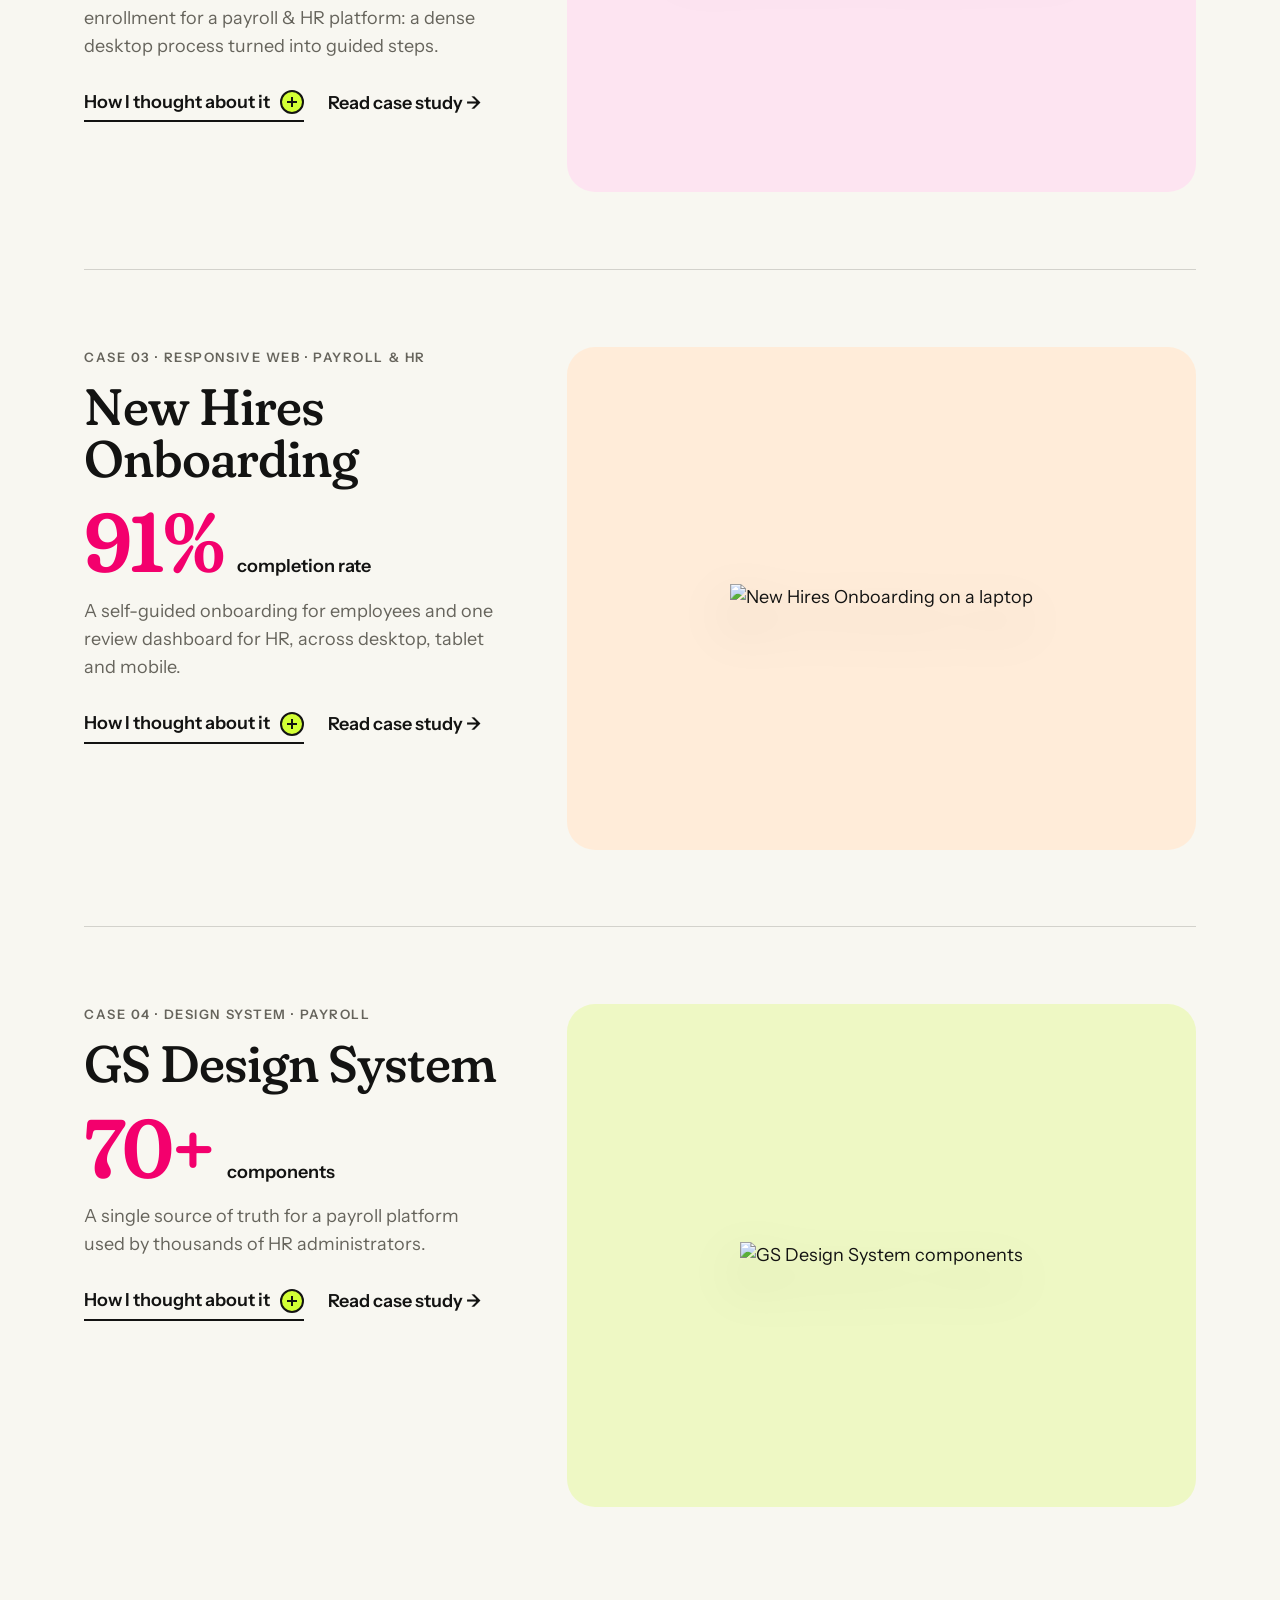
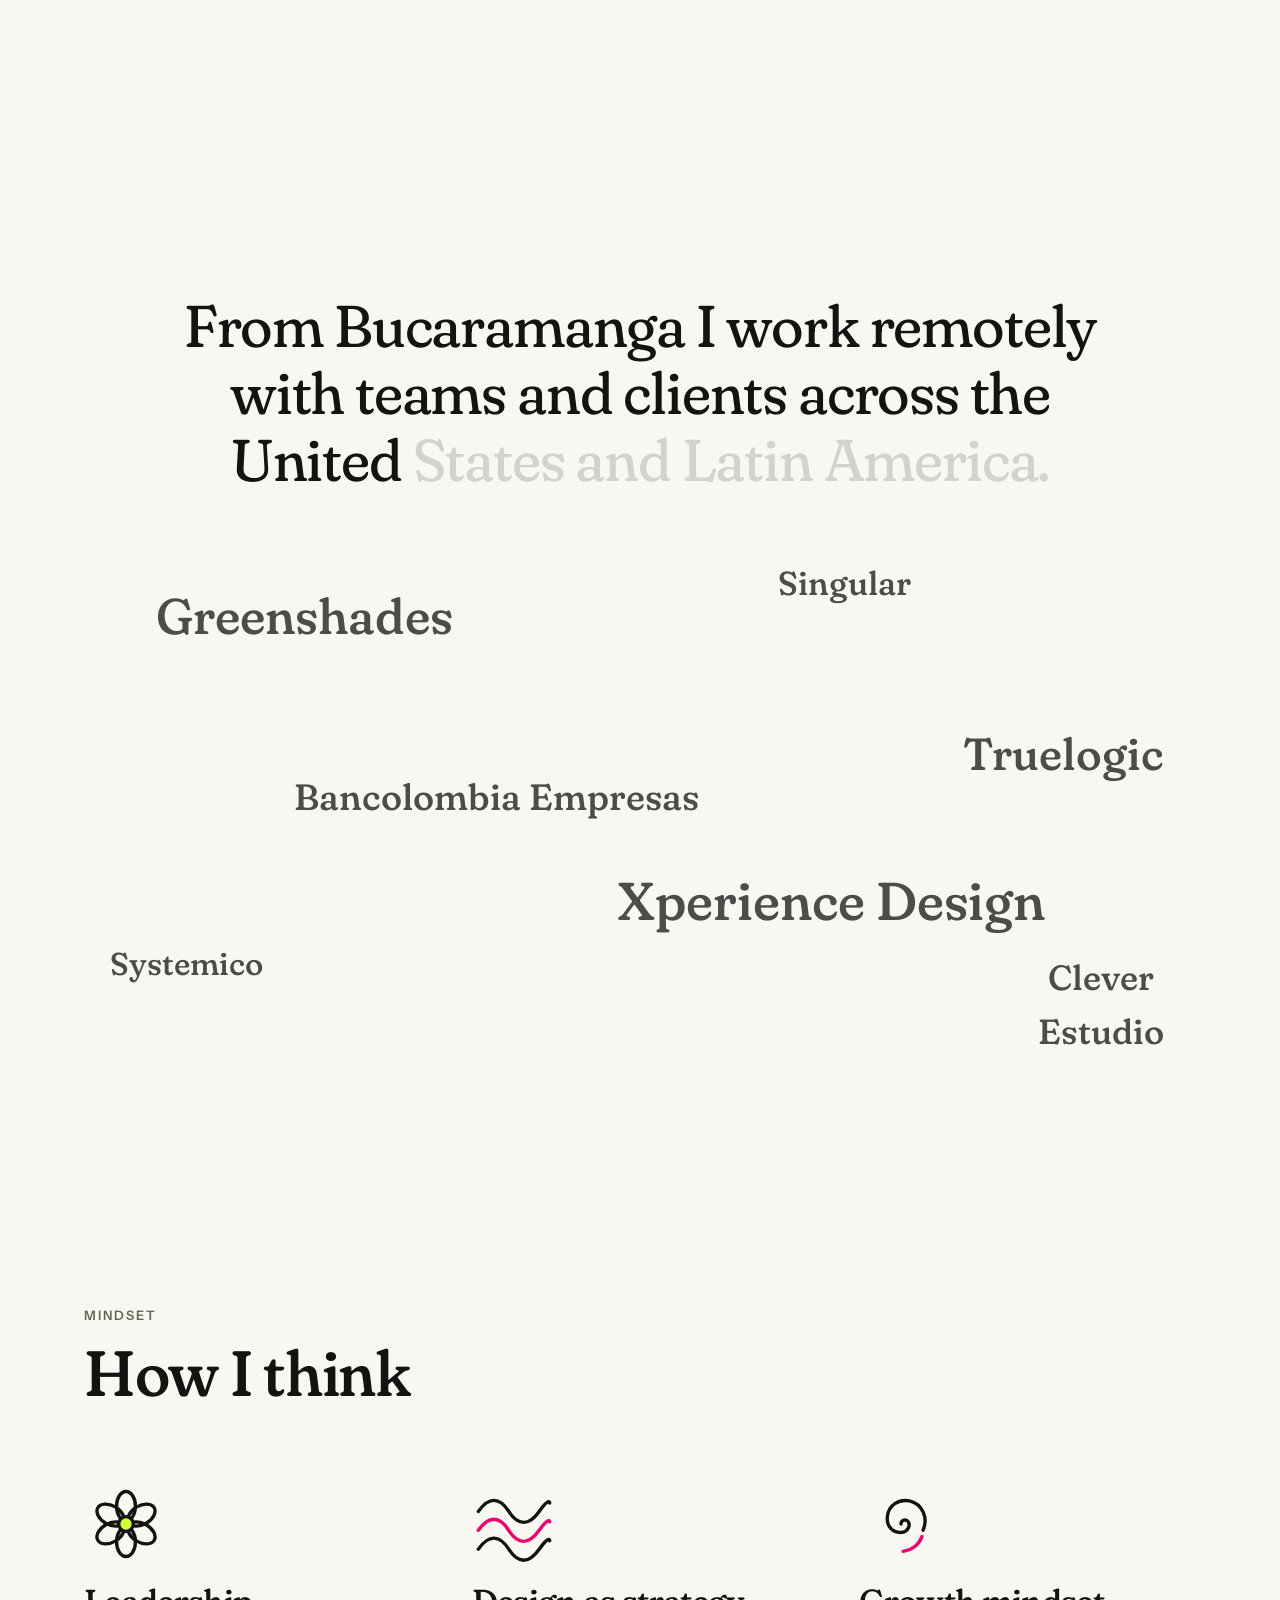
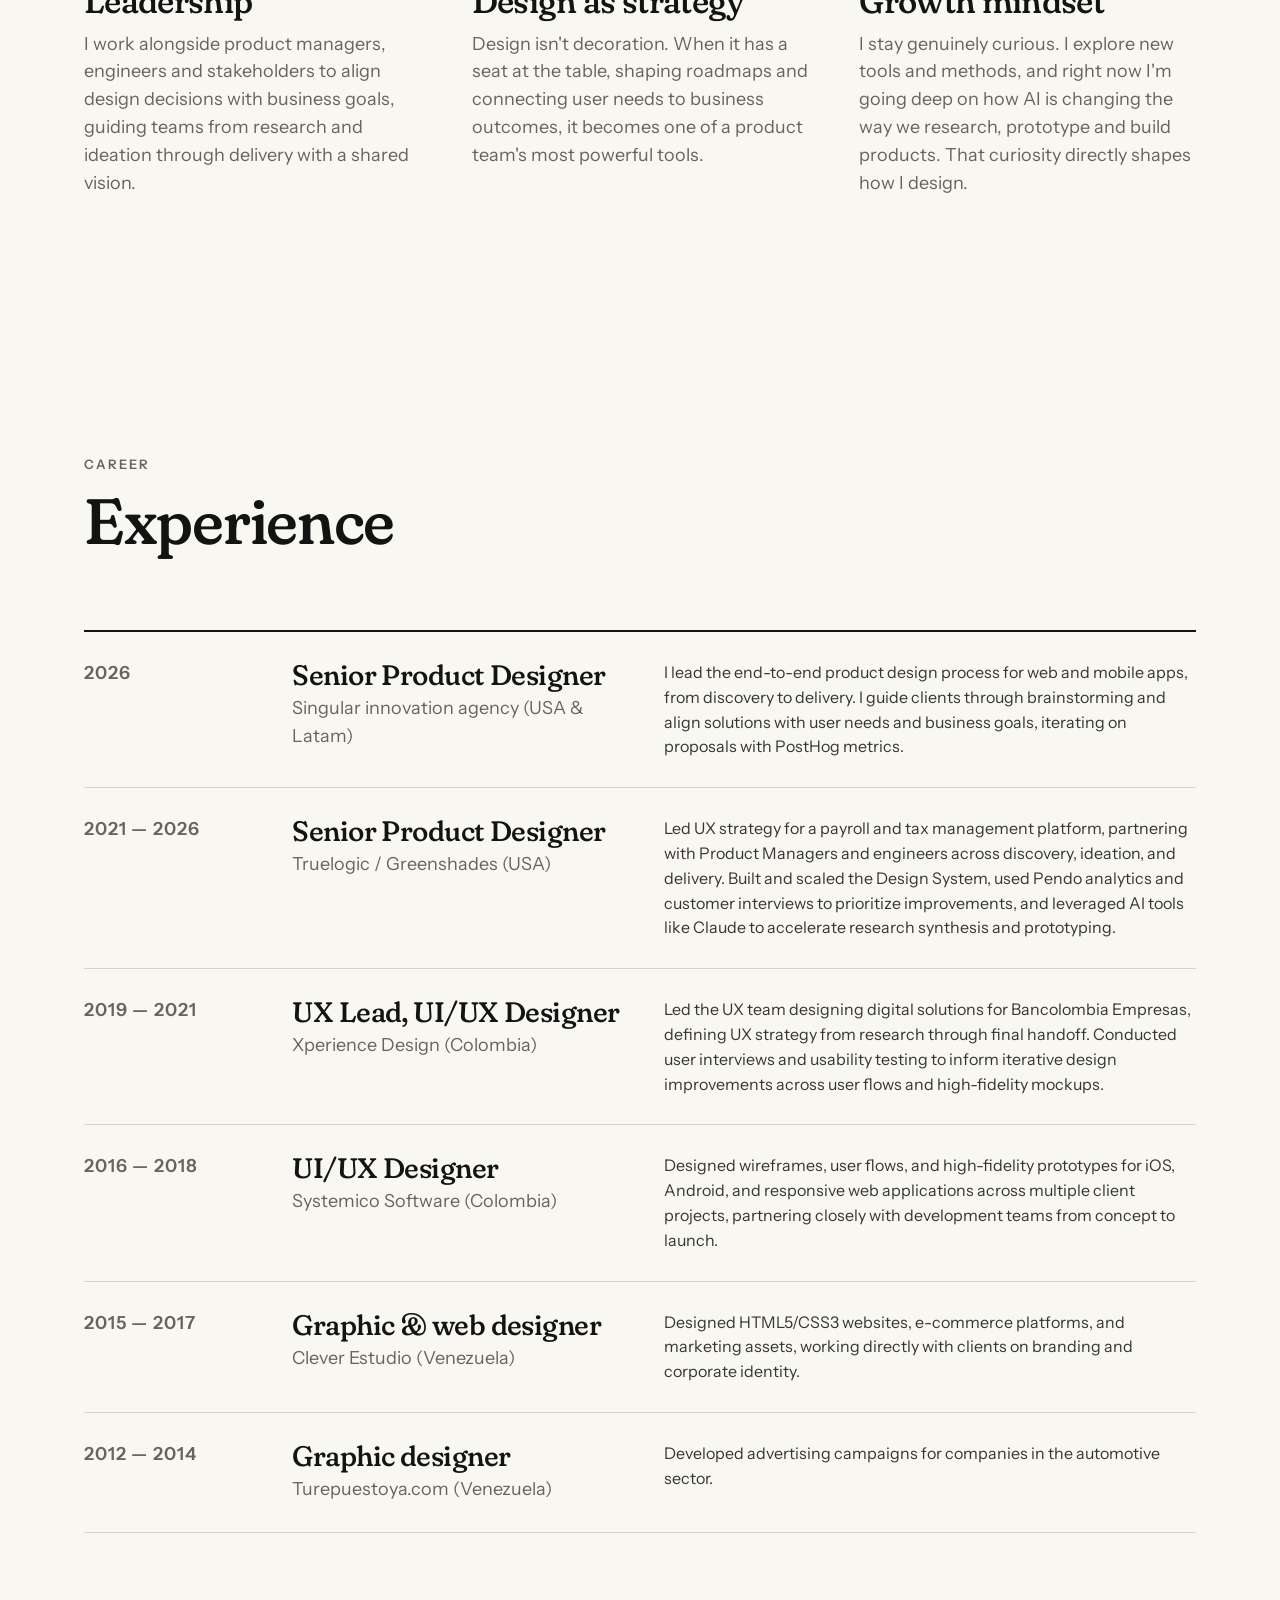
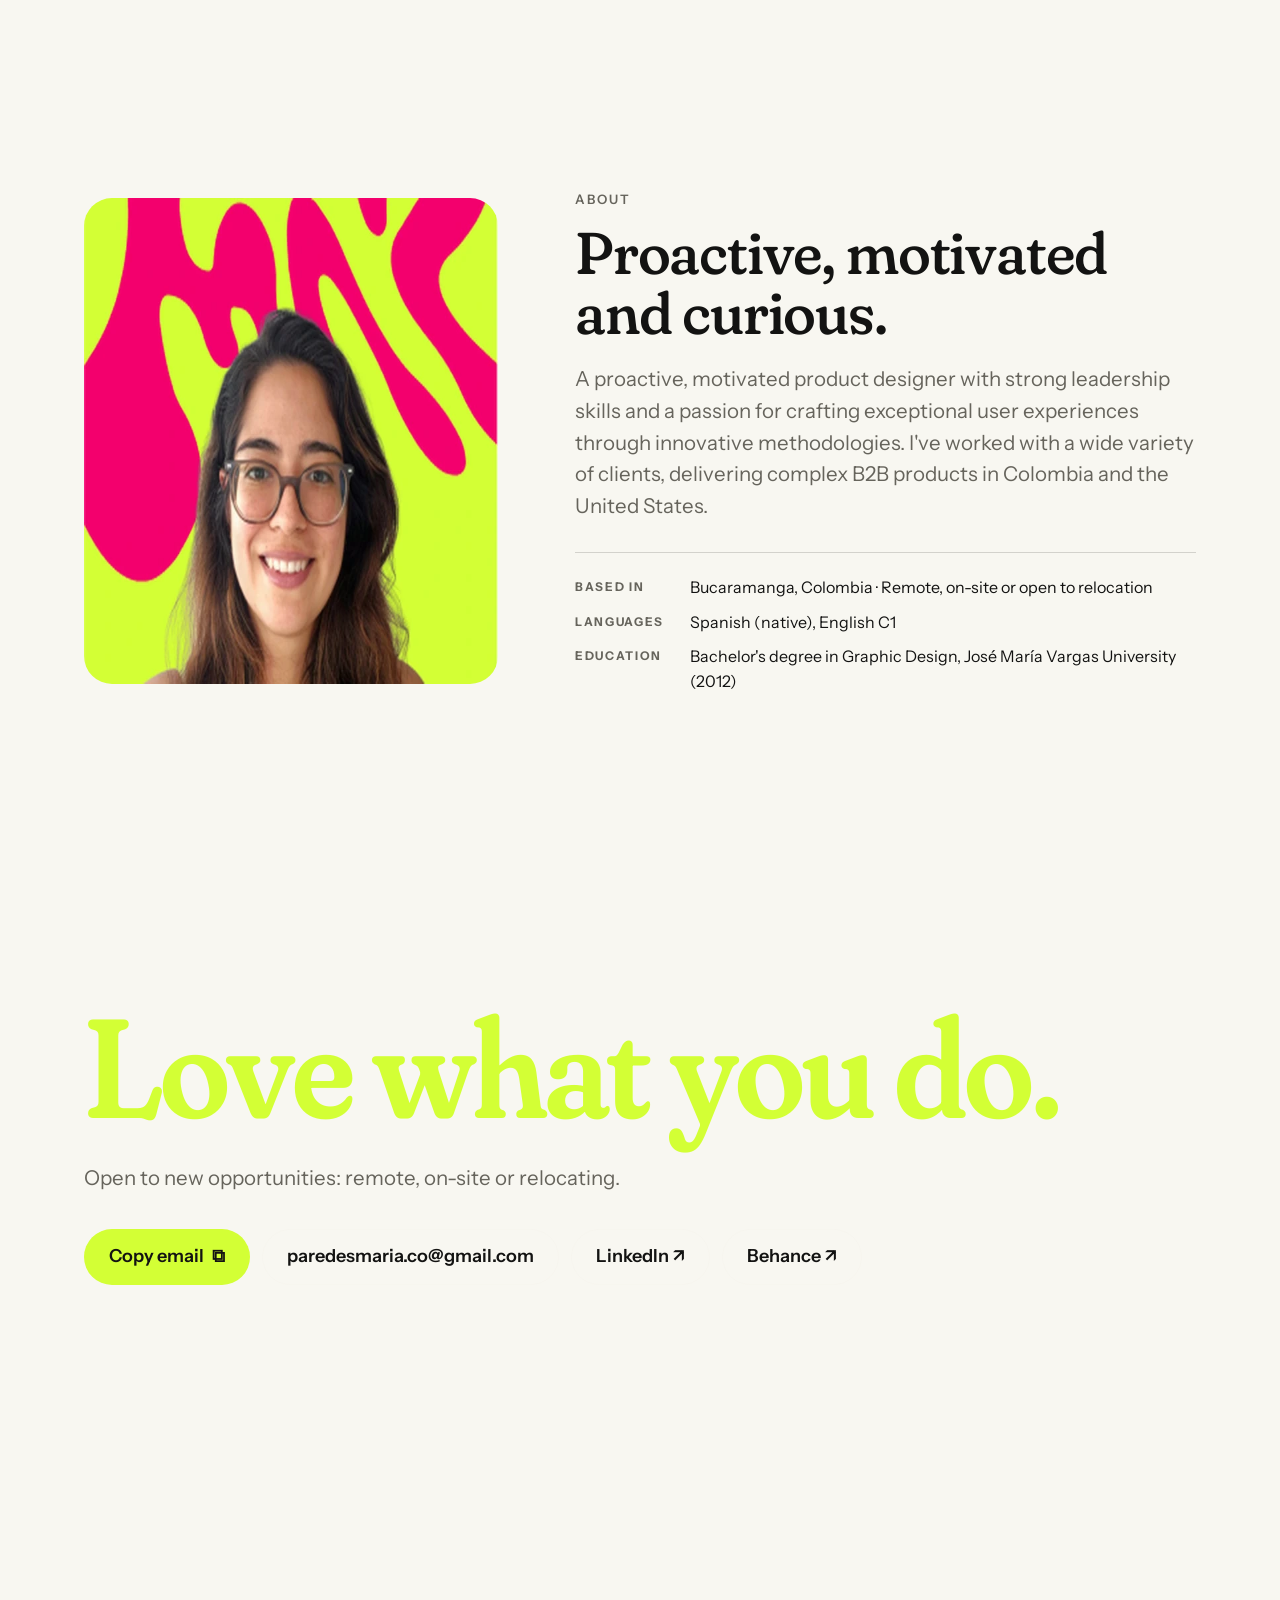
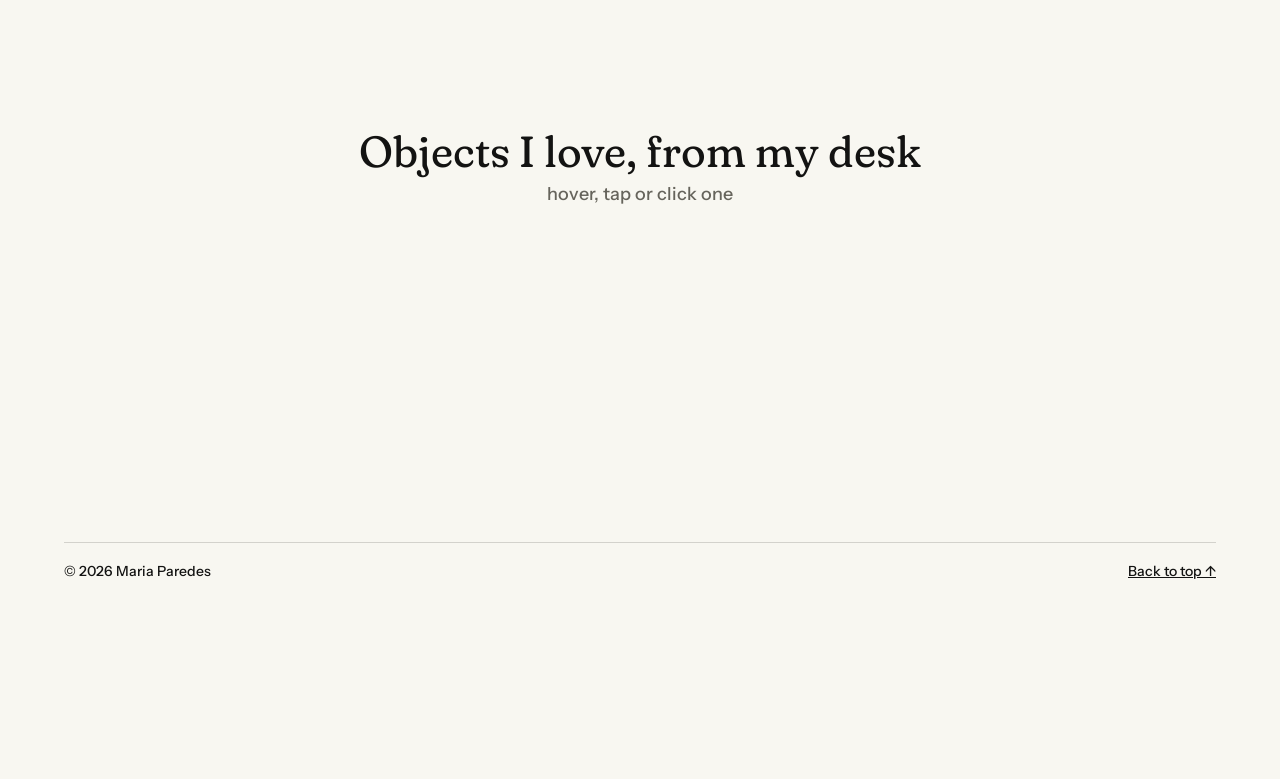
==== commit 4899fdbf: "Add portfolio v5 "scroll story" on v5 branch Replaces index.html with the v5 homepage and adds css/," ====
--- a/index.html
+++ b/index.html
@@ -1,815 +1,213 @@
-<!DOCTYPE html>
+<!doctype html>
 <html lang="en">
 <head>
-<!-- Google Tag Manager -->
-<script>(function(w,d,s,l,i){w[l]=w[l]||[];w[l].push({'gtm.start':
-new Date().getTime(),event:'gtm.js'});var f=d.getElementsByTagName(s)[0],
-j=d.createElement(s),dl=l!='dataLayer'?'&l='+l:'';j.async=true;j.src=
-'https://www.googletagmanager.com/gtm.js?id='+i+dl;f.parentNode.insertBefore(j,f);
-})(window,document,'script','dataLayer','GTM-K2FJXDMW');</script>
-<!-- End Google Tag Manager -->
-<meta charset="UTF-8">
-<meta name="viewport" content="width=device-width, initial-scale=1.0">
-<title>Maria · Product Designer</title>
+<meta charset="utf-8">
+<meta name="viewport" content="width=device-width, initial-scale=1, viewport-fit=cover">
+<title>Maria Paredes · Product Designer</title>
+<meta name="description" content="Maria Paredes, Senior Product Designer. Selected work, results and the way she thinks.">
 <link rel="preconnect" href="https://fonts.googleapis.com">
-<link href="https://fonts.googleapis.com/css2?family=Montserrat:wght@500;700&family=Inter:wght@400;500&display=swap" rel="stylesheet">
-<style>
-  :root {
-    --primary: #EC0B7F;       /* magenta */
-    --secondary: #474dec;     /* indigo */
-    --bg: #fbfbfb;
-    --sidebar-bg: #FFFFFF;
-    --text: #1A1A2E;          /* off-black */
-    --text-muted: #6B6B85;
-    --surface: #FFFFFF;
-    --pink-tint: #FDE6F1;
-    --pink-tint-text: #993556;
-    --indigo-tint: #EAEAFC;
-    --indigo-tint-text: #474dec;
-    --border: #ECECF3;
-    --sidebar-w: 400px;
-    /* ── TYPE SCALE ── */
-    --fs-hero: 48px;
-    --fs-display: 40px;
-    --fs-h1: 32px;
-    --fs-h2: 24px;
-    --fs-h3: 18px;
-    --fs-body-lg: 16px;
-    --fs-body: 14px;
-    --fs-ui: 13px;
-    --fs-meta: 12px;
-    --fs-eyebrow: 11px;
-    --fs-icon: 20px;
-    --fs-icon-lg: 64px;
-    --fs-icon-xl: 80px;
-  }
-
-  * { margin: 0; padding: 0; box-sizing: border-box; }
-
-  body {
-    font-family: 'Inter', sans-serif;
-    background: var(--bg);
-    color: var(--text);
-    min-height: 100vh;
-    display: flex;
-  }
-
-  /* ── SIDEBAR ── */
-  .sidebar {
-    width: var(--sidebar-w);
-    min-height: 100vh;
-    background: var(--sidebar-bg);
-    border-right: 1px solid var(--border);
-    position: fixed;
-    top: 0; left: 0;
-    display: flex;
-    flex-direction: column;
-    padding: 48px 36px;
-    z-index: 100;
-  }
-
-  .sidebar-top { flex: 1; }
-
-  .avatar { display: block; text-decoration: none;
-    width: 64px; height: 64px;
-    margin-bottom: 28px;
-    position: relative;
-    flex-shrink: 0;
-  }
-  .avatar img {
-    width: 100%;
-    height: 100%;
-    object-fit: contain;
-    display: block;
-  }
-
-  .sidebar h1 {
-    font-family: 'Montserrat', sans-serif;
-    font-weight: 500;
-    font-size: var(--fs-h1);
-    line-height: 1.15;
-    margin-bottom: 6px;
-    letter-spacing: -0.3px;
-  }
-  .sidebar h1 em {
-    font-style: normal;
-    color: var(--primary);
-  }
-  .role-label {
-    font-size: var(--fs-ui);
-    font-weight: 500;
-    letter-spacing: 0.08em;
-    text-transform: uppercase;
-    color: var(--secondary);
-    margin-bottom: 20px;
-  }
-  .sidebar p.bio {
-    font-size: var(--fs-body);
-    line-height: 1.7;
-    color: var(--text-muted);
-    margin-bottom: 16px;
-  }
-  .social-links { display: flex; gap: 16px; margin-bottom: 20px; }
-  .social-link {
-    display: inline-flex; align-items: center; gap: 6px;
-    font-size: var(--fs-ui); font-weight: 500;
-    color: var(--text-muted); text-decoration: none; transition: color 0.2s;
-  }
-  .social-link:hover { color: var(--primary); }
-
-  /* NAV */
-  nav { margin-bottom: 20px; }
-  nav a {
-    display: block;
-    font-size: var(--fs-body);
-    font-weight: 500;
-    color: var(--text-muted);
-    text-decoration: none;
-    padding: 8px 0;
-    border-bottom: 1px solid transparent;
-    transition: color 0.2s, padding-left 0.2s;
-  }
-  nav a:hover, nav a.active {
-    color: var(--primary);
-    padding-left: 4px;
-  }
-  nav a.active { font-weight: 700; }
-
-  /* STATUS */
-  .status-pill {
-    display: inline-flex;
-    align-items: center;
-    gap: 7px;
-    background: #E6F7EC;
-    color: #1F8A4C;
-    font-size: var(--fs-meta);
-    font-weight: 500;
-    padding: 6px 14px;
-    border-radius: 999px;
-    margin-bottom: 24px;
-  }
-  .status-dot {
-    width: 7px; height: 7px;
-    border-radius: 50%;
-    background: #22A65A;
-    animation: pulse 2s infinite;
-  }
-  @keyframes pulse {
-    0%,100% { opacity:1; transform: scale(1); }
-    50% { opacity:0.6; transform: scale(1.2); }
-  }
-
-  /* COPY EMAIL BTN — removed, replaced by email-row */
-
-  /* SIDEBAR FOOTER */
-  .sidebar-footer {
-    padding-top: 24px;
-    border-top: 1px solid var(--border);
-  }
-
-  .email-row {
-    display: flex;
-    align-items: center;
-    justify-content: space-between;
-    gap: 10px;
-    cursor: pointer;
-    margin-bottom: 24px;
-    padding: 4px 0;
-  }
-  .email-row:hover .email-text { color: var(--primary); }
-  .email-text {
-    font-size: var(--fs-ui);
-    font-weight: 500;
-    color: var(--text);
-    transition: color 0.2s;
-    word-break: break-all;
-  }
-  .email-icon-btn {
-    background: none;
-    border: none;
-    cursor: pointer;
-    color: var(--text-muted);
-    flex-shrink: 0;
-    padding: 4px;
-    border-radius: 6px;
-    transition: color 0.2s, background 0.2s;
-    display: flex;
-    align-items: center;
-  }
-  .email-icon-btn:hover {
-    color: var(--primary);
-    background: var(--pink-tint);
-  }
-  .tools-label {
-    font-size: var(--fs-eyebrow);
-    font-weight: 500;
-    letter-spacing: 0.1em;
-    text-transform: uppercase;
-    color: var(--text-muted);
-    margin-bottom: 14px;
-  }
-  .carousel-wrapper {
-    overflow: hidden;
-    mask-image: linear-gradient(to right, transparent 0%, black 15%, black 85%, transparent 100%);
-  }
-  .carousel-track {
-    display: flex;
-    gap: 16px;
-    animation: scroll 18s linear infinite;
-    width: max-content;
-  }
-  @keyframes scroll {
-    from { transform: translateX(0); }
-    to { transform: translateX(-50%); }
-  }
-  .tool-chip {
-    display: flex;
-    align-items: center;
-    gap: 6px;
-    background: var(--indigo-tint);
-    border: none;
-    padding: 6px 12px;
-    border-radius: 999px;
-    font-size: var(--fs-eyebrow);
-    font-weight: 500;
-    color: var(--indigo-tint-text);
-    white-space: nowrap;
-  }
-
-  /* SIDEBAR FOOTER */
-  .sidebar-footer {
-    margin-top: 32px;
-    padding-top: 20px;
-    border-top: 1px solid var(--border);
-    font-size: var(--fs-meta);
-    color: var(--text-muted);
-  }
-
-  /* ── MAIN CONTENT ── */
-  .main {
-    margin-left: var(--sidebar-w);
-    flex: 1;
-    display: flex;
-    flex-direction: column;
-    align-items: center;
-    padding: 48px 64px;
-    min-height: 100vh;
-    background: var(--bg);
-  }
-
-  .main > * {
-    width: 100%;
-    max-width: 1100px;
-  }
-
-  .section-header {
-    font-family: 'Montserrat', sans-serif;
-    font-weight: 500;
-    font-size: var(--fs-ui);
-    letter-spacing: 0.1em;
-    text-transform: uppercase;
-    color: var(--secondary);
-    margin-bottom: 28px;
-    padding-bottom: 12px;
-    border-bottom: 1px solid var(--border);
-  }
-
-  /* PROJECT CARDS GRID — 2 column */
-  .projects-grid {
-    display: flex;
-    flex-direction: column;
-    gap: 24px;
-  }
-
-  .project-card {
-    background: #fff;
-    border-radius: 20px;
-    overflow: hidden;
-    display: grid;
-    grid-template-columns: 1fr 1fr;
-    cursor: pointer;
-    text-decoration: none;
-    color: inherit;
-    transition: transform 0.25s cubic-bezier(.22,.68,0,1.2), box-shadow 0.25s;
-    box-shadow: 0 1px 3px rgba(26,26,46,0.06);
-    min-height: 320px;
-    border: 1px solid var(--border);
-  }
-  .project-card:hover {
-    transform: translateY(-4px);
-    box-shadow: 0 20px 48px rgba(71,77,236,0.12);
-  }
-
-  /* IMAGE LEFT */
-  .card-image {
-    width: 100%;
-    height: 100%;
-    min-height: 280px;
-    overflow: hidden;
-    display: flex;
-    align-items: flex-end;
-    justify-content: center;
-    padding: 32px 32px 0;
-    position: relative;
-  }
-  .card-image img {
-    width: 100%;
-    max-height: 100%;
-    object-fit: cover;
-    object-position: top;
-    border-radius: 12px 12px 0 0;
-    transition: transform 0.4s ease;
-    display: block;
-  }
-  .project-card:hover .card-image img { transform: scale(1.02) translateY(-4px); }
-
-  /* Per-card image backgrounds */
-  .card-image.bg-ai { background: #474dec; }
-  .card-image.bg-nh { background: #474dec; }
-  .card-image.bg-ds { background: #474dec; }
-  .card-image.bg-be { background: #474dec; }
-
-  /* INFO RIGHT */
-  .card-content {
-    padding: 40px 40px;
-    display: flex;
-    flex-direction: column;
-    justify-content: center;
-    gap: 16px;
-  }
-
-  .card-tags-group { flex-shrink: 0; }
-
-  .card-tags {
-    display: flex;
-    gap: 6px;
-    flex-wrap: wrap;
-  }
-  .tag {
-    font-size: var(--fs-eyebrow);
-    font-weight: 500;
-    background: var(--indigo-tint);
-    color: var(--indigo-tint-text);
-    padding: 4px 10px;
-    border-radius: 999px;
-    letter-spacing: 0.03em;
-  }
-  .tag.accent { background: #1A1A2E; color: #fff; }
-
-  .card-center-group {
-    display: flex;
-    flex-direction: column;
-    gap: 10px;
-  }
-
-  .card-title {
-    font-family: 'Montserrat', sans-serif;
-    font-weight: 500;
-    font-size: var(--fs-h1);
-    line-height: 1.2;
-    color: var(--text);
-  }
-
-  .card-desc {
-    font-size: var(--fs-body-lg);
-    line-height: 1.65;
-    color: var(--text-muted);
-    max-width: 400px;
-  }
-
-  .card-cta {
-    display: inline-flex;
-    align-items: center;
-    gap: 6px;
-    font-size: var(--fs-body);
-    font-weight: 600;
-    color: var(--text);
-    text-decoration: none;
-    margin-top: 8px;
-  }
-  .card-cta svg { transition: transform 0.2s; }
-  .project-card:hover .card-cta svg { transform: translateX(4px); }
-
-  /* ── HAMBURGER BUTTON (mobile only) ── */
-  .hamburger {
-    display: none;
-    position: fixed;
-    top: 16px; left: 16px;
-    z-index: 200;
-    background: var(--primary);
-    border: none;
-    border-radius: 50%;
-    width: 44px; height: 44px;
-    cursor: pointer;
-    align-items: center; justify-content: center;
-    box-shadow: 0 2px 12px rgba(236,11,127,0.25);
-  }
-  .hamburger svg { display: block; }
-  .sidebar-overlay {
-    display: none;
-    position: fixed; inset: 0;
-    background: rgba(26,26,46,0.4);
-    z-index: 99;
-  }
-  .sidebar-overlay.active { display: block; }
-
-  /* ── TABLET: 1024px ── */
-  @media (max-width: 1024px) {
-    :root { --sidebar-w: 300px; }
-    .main { padding: 40px 40px; }
-    .card-title { font-size: var(--fs-h2); }
-    .card-desc { font-size: var(--fs-body-lg); }
-    .project-card { grid-template-columns: 1fr; min-height: auto; }
-    .project-card--reversed { grid-template-columns: 1fr; }
-    .project-card--reversed .card-content { order: 1; }
-    .project-card--reversed .card-image { order: 2; }
-    .card-image { min-height: 220px; }
-    .card-content { padding: 28px; }
-  }
-
-  /* ── MOBILE: 768px ── */
-  @media (max-width: 768px) {
-    body { flex-direction: column; }
-
-    
-    .sidebar {
-      transform: translateX(-100%);
-      transition: transform 0.3s ease;
-      width: 300px;
-      z-index: 150;
-    }
-    .sidebar.open { transform: translateX(0); }
-
-    .main {
-      margin-left: 0;
-      padding: 72px 24px 40px;
-      min-height: 100vh;
-    }
-
-    .main > * { max-width: 100%; }
-
-    .project-card {
-      grid-template-columns: 1fr;
-      min-height: auto;
-    }
-    .card-image {
-      height: 220px;
-      order: -1;
-    }
-    .card-content { padding: 24px; gap: 16px; }
-    .card-title { font-size: var(--fs-h2); }
-    .card-desc { font-size: var(--fs-body); margin-bottom: 8px; }
-    .section-header { margin-bottom: 20px; }
-  }
-
-  /* ── SMALL MOBILE: 480px ── */
-  @media (max-width: 480px) {
-    .main { padding: 64px 16px 32px; }
-    .card-content { padding: 20px; }
-    .card-title { font-size: var(--fs-h3); }
-    .card-image { height: 180px; }
-  }
-
-  /* ── TOAST ── */
-  .toast {
-    position: fixed;
-    bottom: 30px;
-    left: 50%;
-    transform: translateX(-50%) translateY(80px);
-    background: var(--secondary);
-    color: #fff;
-    padding: 12px 24px;
-    border-radius: 999px;
-    font-size: var(--fs-ui);
-    font-weight: 500;
-    opacity: 0;
-    transition: all 0.35s cubic-bezier(.22,.68,0,1.2);
-    pointer-events: none;
-    z-index: 999;
-  }
-  .toast.show {
-    opacity: 1;
-    transform: translateX(-50%) translateY(0);
-  }
-
-  /* MOBILE NAV BAR */
-  .top-bar {
-    display: none;
-    position: fixed;
-    top: 0; left: 0; right: 0;
-    height: 60px;
-    background: #ffffff;
-    border-bottom: 1px solid #ECECF3;
-    z-index: 300;
-    padding: 0 16px;
-    flex-direction: row;
-    align-items: center;
-    justify-content: space-between;
-  }
-  .top-bar-left {
-    display: flex;
-    flex-direction: row;
-    align-items: center;
-    gap: 10px;
-  }
-  .top-bar-logo {
-    width: 36px;
-    height: 36px;
-    display: flex;
-    align-items: center;
-    justify-content: center;
-  }
-  .top-bar-logo img {
-    width: 100%;
-    height: 100%;
-    object-fit: contain;
-  }
-  .top-bar-text {}
-  .top-bar-name {
-    display: block;
-    font-family: 'Montserrat', sans-serif;
-    font-weight: 500;
-    font-size: 14px;
-    color: #1A1A2E;
-    line-height: 1.2;
-  }
-  .top-bar-role {
-    display: block;
-    font-size: 11px;
-    color: #6B6B85;
-    line-height: 1.2;
-  }
-  .top-bar-menu {
-    background: none;
-    border: none;
-    cursor: pointer;
-    padding: 6px;
-    display: flex;
-    align-items: center;
-    color: #1A1A2E;
-  }
-  @media (max-width: 768px) {
-    .top-bar { display: flex; }
-    .avatar { display: block; text-decoration: none; display: none; }
-    .sidebar { padding-top: 80px; }
-    .main { padding-top: 80px; }
-  }
-
-  /* Mobile menu polish */
-  .top-bar-menu:focus { outline: none; }
-  .top-bar-menu:focus-visible { outline: 2px solid var(--primary); outline-offset: 2px; border-radius: 8px; }
-  @media (max-width: 768px) {
-    body.menu-open { overflow: hidden; }
-    .sidebar { top: 60px; min-height: 0; height: calc(100vh - 60px); height: calc(100dvh - 60px); padding-top: 32px; box-shadow: 0 12px 40px rgba(26,26,46,0.14); }
-    .sidebar-overlay { top: 60px; }
-    .sidebar-overlay.active { display: block; }
-  }
-</style>
-<!-- Google tag (gtag.js) -->
-<script async src="https://www.googletagmanager.com/gtag/js?id=G-NF486Z0G3G"></script>
-<script>
-  window.dataLayer = window.dataLayer || [];
-  function gtag(){dataLayer.push(arguments);}
-  gtag('js', new Date());
-  gtag('config', 'G-NF486Z0G3G');
-</script>
-<script src="https://t.contentsquare.net/uxa/7a04c337af5e3.js" defer></script>
+<link rel="preconnect" href="https://fonts.gstatic.com" crossorigin>
+<link href="https://fonts.googleapis.com/css2?family=Fraunces:opsz,wght,SOFT,WONK@9..144,300..700,0..100,0..1&family=Instrument+Sans:wght@400;500;600&display=swap" rel="stylesheet">
+<link rel="stylesheet" href="css/style.css">
+<script>document.documentElement.classList.add('js');</script>
 </head>
 <body>
-<!-- Google Tag Manager (noscript) -->
-<noscript><iframe src="https://www.googletagmanager.com/ns.html?id=GTM-K2FJXDMW"
-height="0" width="0" style="display:none;visibility:hidden"></iframe></noscript>
-<!-- End Google Tag Manager (noscript) -->
-<nav class="top-bar" id="topBar">
-  <div class="top-bar-left">
-    <a href="index.html" class="top-bar-logo" style="text-decoration:none;">
-      <img src="img/logo.png" alt="MAP">
-    </a>
-    <div class="top-bar-text">
-      <span class="top-bar-name">Maria Paredes</span>
-      <span class="top-bar-role">Product Designer</span>
-    </div>
+
+<header class="nav">
+  <a class="logo" href="#top" aria-label="Maria Paredes, home">map<span>.</span></a>
+  <nav class="links" aria-label="Main">
+    <a href="#work" data-t="nav_work">Work</a>
+    <a href="#experience" data-t="nav_exp">Experience</a>
+    <a href="#about" data-t="nav_about">About</a>
+    <a href="#contact" data-t="nav_contact">Contact</a>
+  </nav>
+  <div class="lang" role="group" aria-label="Language">
+    <button type="button" data-lang="en" aria-pressed="true">EN</button>
+    <button type="button" data-lang="es" aria-pressed="false">ES</button>
   </div>
-  <button class="top-bar-menu" id="topBarMenu" aria-label="Open menu">
-    <svg width="22" height="22" viewBox="0 0 24 24" fill="none" stroke="currentColor" stroke-width="2" stroke-linecap="round">
-      <line x1="3" y1="6" x2="21" y2="6"/>
-      <line x1="3" y1="12" x2="21" y2="12"/>
-      <line x1="3" y1="18" x2="21" y2="18"/>
-    </svg>
-  </button>
-</nav>
-
-
-
-
-<div class="sidebar-overlay" id="overlay"></div>
-
-<!-- SIDEBAR -->
-<aside class="sidebar">
-  <div class="sidebar-top">
-    <a href="index.html" class="avatar">
-      <img src="img/logo.png" alt="Maria logo">
-    </a>
-    <h1>Hey! I'm <em>Maria.</em><br>Product Designer.</h1>
-    <p class="bio">8+ years of experience working in banking, B2B clients and startups making web and mobile experiences.</p>
-
-    <div class="status-pill">
-      <span class="status-dot"></span>
-      Available for work
-    </div>
-
-    <nav>
-      <a href="#work" class="active">Work</a>
-      <a href="about.html">About</a>
-    </nav>
+</header>
+
+<main id="top">
+  <section class="hero" id="hero" data-theme="cream" aria-labelledby="h1">
+    <h1 id="h1" class="split"><span class="line" data-t="h1a">Complex products.</span><span class="line" data-t="h1b">Clear thinking.</span></h1>
+    <p class="byline"><span data-t="byline">Maria Paredes · Senior Product Designer · Bucaramanga, Colombia</span></p>
+    <button class="toy walker" id="walker" type="button" aria-label="Godzilla toy: drag me through the headline"><img src="assets/godzilla.webp" alt="" width="720" height="677" draggable="false"></button>
+    <p class="cue"><span data-t="cue">scroll</span> <span aria-hidden="true">↓</span></p>
+  </section>
+
+  <section class="say" data-theme="cream" aria-label="Intro">
+    <p class="read" data-t="read1">Hello, I'm Maria. For 8+ years I've turned complex B2B products in payroll, HR and banking into things people can actually use.</p>
+  </section>
+
+  <section class="nums-sec" data-theme="sage" aria-labelledby="nums-title">
+    <p class="read small" id="nums-title" data-t="read2">The results I can defend, from analytics, surveys and interviews on shipped work:</p>
+    <ul class="nums">
+      <li><b>91%</b><span data-t="st1">onboarding completion</span></li>
+      <li><b>40→12%</b><span data-t="st2">incomplete enrollments</span></li>
+      <li><b>+42%</b><span data-t="st3">users building reports</span></li>
+    </ul>
+  </section>
+
+  <section class="ride" data-theme="cream" aria-label="Skills">
+    <p class="read" data-t="read3">I move between research, UX, UI and systems, and keep the thread clear.</p>
+    <div class="track" id="track" aria-hidden="true"><svg id="trackSvg" preserveAspectRatio="none"><path id="trackPath" fill="none" stroke="#0F0F10" stroke-width="3.4" stroke-linecap="round"/></svg>
+      <span class="chip">UX design</span><span class="chip">UI design</span><span class="chip">Design systems</span><span class="chip">User research</span><span class="chip">B2B flows</span><span class="chip">AI workflows</span>
+    </div>
+    <ul class="sr-only"><li>UX design</li><li>UI design</li><li>Design systems</li><li>User research</li><li>B2B flows</li><li>AI workflows</li></ul>
+  </section>
+
+  <section class="work" id="work" data-theme="cream" aria-labelledby="work-title">
+    <div class="wrap">
+      <header class="sec-head"><p class="eyebrow" data-t="work_eyebrow">Selected work</p><h2 id="work-title" data-t="work_title">Four projects, with the numbers behind them.</h2></header>
+      <article class="case" style="--tint:#E7E8FB;--c1:#2A2BD6;--c2:#8DF2CB">
+        <div class="case-text">
+          <p class="meta"><span data-t="case">Case</span> 01 · Web · Dashboard · AI</p>
+          <h3>AI Custom Reports</h3>
+          <p class="big-num"><b>+42%</b><span data-t="m1">users building reports</span></p>
+          <p class="desc" data-t="c1_desc">A module where HR admins build, manage and generate their own reports, then describe one in plain language and let AI set it up.</p>
+          <div class="actions">
+            <button class="toggle" type="button" aria-expanded="false" aria-controls="p1"><span data-t="btn_think">How I thought about it</span><i class="plus" aria-hidden="true"></i></button>
+            <a class="link" href="https://www.bymap.co/case-1.html" target="_blank" rel="noopener"><span data-t="link_case">Read case study</span> <span aria-hidden="true">→</span></a>
+          </div>
+          <div class="panel" id="p1"><div><dl>
+            <dt data-t="lbl_problem">The problem</dt><dd data-t="c1_p">Clients had a long list of generic reports but couldn't combine values to create their own.</dd>
+            <dt data-t="lbl_decision">My decision</dt><dd data-t="c1_d">I reviewed Pendo data and interviewed HR admins first, then made the call to bring AI into report building and scoped an MVP-first release: a template or an AI-built report.</dd>
+            <dt data-t="lbl_result">The result</dt><dd data-t="c1_r">2,842 users created a report (+42.3%) and building one became ~30% faster than manual configuration.</dd>
+          </dl></div></div>
+        </div>
+        <div class="media"><canvas class="bands" aria-hidden="true"></canvas><img src="https://www.bymap.co/img/FrontMac.png" alt="AI Custom Reports on a desktop screen" loading="lazy"></div>
+      </article>
+      <article class="case" style="--tint:#FDE4F1;--c1:#FF4FA6;--c2:#5B3FD8">
+        <div class="case-text">
+          <p class="meta"><span data-t="case">Case</span> 02 · Mobile app · Payroll &amp; HR</p>
+          <h3>Benefits Enrollment</h3>
+          <p class="big-num"><b>40→12%</b><span data-t="m2">incomplete enrollments</span></p>
+          <p class="desc" data-t="c2_desc">The first fully mobile healthcare benefits enrollment for a payroll &amp; HR platform: a dense desktop process turned into guided steps.</p>
+          <div class="actions">
+            <button class="toggle" type="button" aria-expanded="false" aria-controls="p2"><span data-t="btn_think">How I thought about it</span><i class="plus" aria-hidden="true"></i></button>
+            <a class="link" href="https://www.bymap.co/case-4.html" target="_blank" rel="noopener"><span data-t="link_case">Read case study</span> <span aria-hidden="true">→</span></a>
+          </div>
+          <div class="panel" id="p2"><div><dl>
+            <dt data-t="lbl_problem">The problem</dt><dd data-t="c2_p">Enrollment only existed as a dense web flow. 52% of surveyed employees were missing the total cost per paycheck, and 72% delayed because of too many options or no way to compare plans.</dd>
+            <dt data-t="lbl_decision">My decision</dt><dd data-t="c2_d">One clear step at a time: per-paycheck cost on every plan and tier, side-by-side comparison, and a home card that surfaces progress during open enrollment.</dd>
+            <dt data-t="lbl_result">The result</dt><dd data-t="c2_r">Incomplete or support-assisted enrollments dropped from ~40% to ~12% (product analytics and support data).</dd>
+          </dl></div></div>
+        </div>
+        <div class="media"><canvas class="bands" aria-hidden="true"></canvas><img src="https://www.bymap.co/img/benefits-hero.png" alt="Benefits Enrollment mobile app home screen" loading="lazy"></div>
+      </article>
+      <article class="case" style="--tint:#FFECD9;--c1:#FF8A1F;--c2:#4FA9EA">
+        <div class="case-text">
+          <p class="meta"><span data-t="case">Case</span> 03 · Responsive web · Payroll &amp; HR</p>
+          <h3>New Hires Onboarding</h3>
+          <p class="big-num"><b>91%</b><span data-t="m3">completion rate</span></p>
+          <p class="desc" data-t="c3_desc">A self-guided onboarding for employees and one review dashboard for HR, across desktop, tablet and mobile.</p>
+          <div class="actions">
+            <button class="toggle" type="button" aria-expanded="false" aria-controls="p3"><span data-t="btn_think">How I thought about it</span><i class="plus" aria-hidden="true"></i></button>
+            <a class="link" href="https://www.bymap.co/case-2.html" target="_blank" rel="noopener"><span data-t="link_case">Read case study</span> <span aria-hidden="true">→</span></a>
+          </div>
+          <div class="panel" id="p3"><div><dl>
+            <dt data-t="lbl_problem">The problem</dt><dd data-t="c3_p">Onboarding was scattered across emails, PDFs and portals. New hires didn't know what was left, and HR spent much of its time chasing reminders.</dd>
+            <dt data-t="lbl_decision">My decision</dt><dd data-t="c3_d">After interviewing 11 employees, I designed a step-by-step wizard with save-and-resume and a progress tracker, plus an admin dashboard to approve or reject submissions.</dd>
+            <dt data-t="lbl_result">The result</dt><dd data-t="c3_r">91% completion, onboarding time from 5 to 2 days, 40% faster admin approvals and 70% fewer support requests.</dd>
+          </dl></div></div>
+        </div>
+        <div class="media"><canvas class="bands" aria-hidden="true"></canvas><img src="https://www.bymap.co/img/NewHiresCard.png" alt="New Hires Onboarding on a laptop" loading="lazy"></div>
+      </article>
+      <article class="case" style="--tint:#EEF8C4;--c1:#1F44E6;--c2:#D3FF35">
+        <div class="case-text">
+          <p class="meta"><span data-t="case">Case</span> 04 · Design system · Payroll</p>
+          <h3>GS Design System</h3>
+          <p class="big-num"><b>70+</b><span data-t="m4">components</span></p>
+          <p class="desc" data-t="c4_desc">A single source of truth for a payroll platform used by thousands of HR administrators.</p>
+          <div class="actions">
+            <button class="toggle" type="button" aria-expanded="false" aria-controls="p4"><span data-t="btn_think">How I thought about it</span><i class="plus" aria-hidden="true"></i></button>
+            <a class="link" href="https://www.bymap.co/case-3.html" target="_blank" rel="noopener"><span data-t="link_case">Read case study</span> <span aria-hidden="true">→</span></a>
+          </div>
+          <div class="panel" id="p4"><div><dl>
+            <dt data-t="lbl_problem">The problem</dt><dd data-t="c4_p">The product had grown organically: buttons, forms and tables looked and behaved differently in every module.</dd>
+            <dt data-t="lbl_decision">My decision</dt><dd data-t="c4_d">Audit first, then build tokens, 70+ components and documentation in Figma with variables and auto layout, designed to WCAG 2.1 AA.</dd>
+            <dt data-t="lbl_result">The result</dt><dd data-t="c4_r">Faster design-to-dev handoff, a consistent UI across 4+ product areas and one shared library for designers, developers and PMs.</dd>
+          </dl></div></div>
+        </div>
+        <div class="media"><canvas class="bands" aria-hidden="true"></canvas><img src="https://www.bymap.co/img/components2.png" alt="GS Design System components" loading="lazy"></div>
+      </article>
+    </div>
+  </section>
+
+  <section class="names" data-theme="ink" aria-labelledby="names-title">
+    <p class="read" id="names-title" data-t="read4">From Bucaramanga I work remotely with teams and clients across the United States and Latin America.</p>
+    <ul class="drift" aria-label="Places I've worked">
+      <li style="--x:8%;--y:6%;--s:1.5;--d:0s">Greenshades</li><li style="--x:62%;--y:2%;--s:1;--d:-3s">Singular</li><li style="--x:78%;--y:34%;--s:1.35;--d:-6s">Truelogic</li><li style="--x:20%;--y:44%;--s:1.1;--d:-2s">Bancolombia Empresas</li><li style="--x:48%;--y:62%;--s:1.6;--d:-5s">Xperience Design</li><li style="--x:4%;--y:78%;--s:.95;--d:-8s">Systemico</li><li style="--x:80%;--y:80%;--s:1.05;--d:-4s">Clever Estudio</li>
+    </ul>
+  </section>
+
+  <section class="think" data-theme="cream" aria-labelledby="think-title">
+    <div class="wrap">
+      <header class="sec-head"><p class="eyebrow" data-t="think_eyebrow">Mindset</p><h2 id="think-title" data-t="think_title">How I think</h2></header>
+      <div class="pillars">
+        <div class="pillar"><div class="ico"><svg viewBox="0 0 80 80" aria-hidden="true"><g fill="none" stroke="currentColor" stroke-width="3.2" stroke-linejoin="round" stroke-linecap="round"><g transform="translate(40 40)"><ellipse rx="9" ry="14" cy="-17"/><ellipse rx="9" ry="14" cy="-17" transform="rotate(60)"/><ellipse rx="9" ry="14" cy="-17" transform="rotate(120)"/><ellipse rx="9" ry="14" cy="-17" transform="rotate(180)"/><ellipse rx="9" ry="14" cy="-17" transform="rotate(240)"/><ellipse rx="9" ry="14" cy="-17" transform="rotate(300)"/><circle r="7" fill="#D3FF35"/></g></g></svg></div><h3 data-t="p1_t">Leadership</h3><p data-t="p1_d">I work alongside product managers, engineers and stakeholders to align design decisions with business goals, guiding teams from research and ideation through delivery with a shared vision.</p></div>
+        <div class="pillar"><div class="ico"><svg viewBox="0 0 80 80" aria-hidden="true"><g fill="none" stroke="currentColor" stroke-width="3.2" stroke-linecap="round" stroke-linejoin="round"><path d="M6 28c10-14 20-14 29 0s19 14 29 0 10-8 10-8"/><path d="M6 46c10-14 20-14 29 0s19 14 29 0 10-8 10-8" stroke="#F3006D"/><path d="M6 64c10-14 20-14 29 0s19 14 29 0 10-8 10-8"/></g></svg></div><h3 data-t="p2_t">Design as strategy</h3><p data-t="p2_d">Design isn't decoration. When it has a seat at the table, shaping roadmaps and connecting user needs to business outcomes, it becomes one of a product team's most powerful tools.</p></div>
+        <div class="pillar"><div class="ico"><svg viewBox="0 0 80 80" aria-hidden="true"><g fill="none" stroke="currentColor" stroke-width="3.2" stroke-linecap="round" stroke-linejoin="round"><path d="M40 40c0-4 5-5 7-2s0 9-6 10c-9 1-15-6-14-15 1-11 11-17 21-15 13 3 18 17 13 28"/><path d="M60 52c-3 8-10 13-18 14" stroke="#F3006D"/></g></svg></div><h3 data-t="p3_t">Growth mindset</h3><p data-t="p3_d">I stay genuinely curious. I explore new tools and methods, and right now I'm going deep on how AI is changing the way we research, prototype and build products. That curiosity directly shapes how I design.</p></div>
+      </div>
+    </div>
+  </section>
+
+  <section class="exp" id="experience" data-theme="sage" aria-labelledby="exp-title">
+    <div class="wrap">
+      <header class="sec-head"><p class="eyebrow" data-t="exp_eyebrow">Career</p><h2 id="exp-title" data-t="exp_title">Experience</h2></header>
+      <ol class="timeline">
+        <li class="row"><p class="years">2026</p><div><h3>Senior Product Designer</h3><p class="co">Singular innovation agency (USA &amp; Latam)</p></div><p class="rdesc" data-t="e1_desc">I lead the end-to-end product design process for web and mobile apps, from discovery to delivery. I guide clients through brainstorming and align solutions with user needs and business goals, iterating on proposals with PostHog metrics.</p></li>
+        <li class="row"><p class="years">2021 — 2026</p><div><h3>Senior Product Designer</h3><p class="co">Truelogic / Greenshades (USA)</p></div><p class="rdesc" data-t="e2_desc">Led UX strategy for a payroll and tax management platform, partnering with Product Managers and engineers across discovery, ideation, and delivery. Built and scaled the Design System, used Pendo analytics and customer interviews to prioritize improvements, and leveraged AI tools like Claude to accelerate research synthesis and prototyping.</p></li>
+        <li class="row"><p class="years">2019 — 2021</p><div><h3>UX Lead, UI/UX Designer</h3><p class="co">Xperience Design (Colombia)</p></div><p class="rdesc" data-t="e3_desc">Led the UX team designing digital solutions for Bancolombia Empresas, defining UX strategy from research through final handoff. Conducted user interviews and usability testing to inform iterative design improvements across user flows and high-fidelity mockups.</p></li>
+        <li class="row"><p class="years">2016 — 2018</p><div><h3>UI/UX Designer</h3><p class="co">Systemico Software (Colombia)</p></div><p class="rdesc" data-t="e4_desc">Designed wireframes, user flows, and high-fidelity prototypes for iOS, Android, and responsive web applications across multiple client projects, partnering closely with development teams from concept to launch.</p></li>
+        <li class="row"><p class="years">2015 — 2017</p><div><h3 data-t="e5_role">Graphic &amp; web designer</h3><p class="co">Clever Estudio (Venezuela)</p></div><p class="rdesc" data-t="e5_desc">Designed HTML5/CSS3 websites, e-commerce platforms, and marketing assets, working directly with clients on branding and corporate identity.</p></li>
+        <li class="row"><p class="years">2012 — 2014</p><div><h3 data-t="e6_role">Graphic designer</h3><p class="co">Turepuestoya.com (Venezuela)</p></div><p class="rdesc" data-t="e6_desc">Developed advertising campaigns for companies in the automotive sector.</p></li>
+      </ol>
+    </div>
+  </section>
+
+  <section class="about" id="about" data-theme="cream" aria-labelledby="about-title">
+    <div class="wrap about-grid">
+      <figure class="portrait"><img src="assets/maria.webp" alt="Portrait of Maria Paredes smiling, wearing glasses" width="624" height="486" loading="lazy"></figure>
+      <div>
+        <p class="eyebrow" data-t="about_eyebrow">About</p>
+        <h2 id="about-title" data-t="about_title">Proactive, motivated and curious.</h2>
+        <p class="lede" data-t="about_text">A proactive, motivated product designer with strong leadership skills and a passion for crafting exceptional user experiences through innovative methodologies. I've worked with a wide variety of clients, delivering complex B2B products in Colombia and the United States.</p>
+        <dl class="facts">
+          <dt data-t="f_loc">Based in</dt><dd data-t="v_loc">Bucaramanga, Colombia · Remote, on-site or open to relocation</dd>
+          <dt data-t="f_lang">Languages</dt><dd data-t="v_lang">Spanish (native), English C1</dd>
+          <dt data-t="f_edu">Education</dt><dd data-t="v_edu">Bachelor's degree in Graphic Design, José María Vargas University (2012)</dd>
+        </dl>
+      </div>
+    </div>
+  </section>
+
+  <section class="contact" id="contact" data-theme="ink" aria-labelledby="contact-title">
+    <div class="wrap">
+      <h2 id="contact-title" data-t="contact_title">Love what you do.</h2>
+      <p class="lede" data-t="contact_sub">Open to new opportunities: remote, on-site or relocating.</p>
+      <div class="cta">
+        <button class="btn btn-lime" type="button" id="copy-email"><span id="copy-label" data-t="copy_btn">Copy email</span> <span aria-hidden="true">⧉</span></button>
+        <a class="btn btn-ghost" href="mailto:paredesmaria.co@gmail.com">paredesmaria.co@gmail.com</a>
+        <a class="btn btn-ghost" href="https://www.linkedin.com/in/mapwalls/" target="_blank" rel="noopener">LinkedIn ↗</a>
+        <a class="btn btn-ghost" href="https://www.behance.net/mapwalls" target="_blank" rel="noopener">Behance ↗</a>
+      </div>
+      <p class="sr-only" id="copy-status" role="status"></p>
+    </div>
+  </section>
+</main>
+<footer class="objfoot" data-theme="cream" aria-labelledby="of-title">
+  <div class="ogrid" id="ogrid">
+    <p class="ocap" aria-live="polite"><span class="otitle" id="of-title" data-t="of_title">Objects I love, from my desk</span><span class="otext" id="otext" data-t="of_hint">hover, tap or click one</span></p>
   </div>
-
-  <!-- BOTTOM: email + carousel -->
-  <div class="sidebar-footer">
-    <div class="social-links">
-      <a href="https://www.linkedin.com/in/mapwalls/" target="_blank" class="social-link" aria-label="LinkedIn">
-        <svg width="18" height="18" viewBox="0 0 24 24" fill="currentColor"><path d="M20.447 20.452h-3.554v-5.569c0-1.328-.027-3.037-1.852-3.037-1.853 0-2.136 1.445-2.136 2.939v5.667H9.351V9h3.414v1.561h.046c.477-.9 1.637-1.85 3.37-1.85 3.601 0 4.267 2.37 4.267 5.455v6.286zM5.337 7.433a2.062 2.062 0 0 1-2.063-2.065 2.064 2.064 0 1 1 2.063 2.065zm1.782 13.019H3.555V9h3.564v11.452zM22.225 0H1.771C.792 0 0 .774 0 1.729v20.542C0 23.227.792 24 1.771 24h20.451C23.2 24 24 23.227 24 22.271V1.729C24 .774 23.2 0 22.222 0h.003z"/></svg>
-        LinkedIn
-      </a>
-      <a href="https://www.behance.net/mapwalls" target="_blank" class="social-link" aria-label="Behance">
-        <svg width="18" height="18" viewBox="0 0 24 24" fill="currentColor"><path d="M6.938 4.503c.702 0 1.34.06 1.92.188.577.13 1.07.33 1.485.61.41.28.733.65.96 1.12.225.47.34 1.05.34 1.73 0 .74-.17 1.36-.507 1.86-.338.5-.837.9-1.502 1.22.906.26 1.576.72 2.022 1.37.448.66.665 1.45.665 2.36 0 .75-.13 1.39-.41 1.93-.28.55-.67 1-1.16 1.35-.48.348-1.05.6-1.69.767-.63.168-1.29.254-1.99.254H0V4.51l6.938-.007zm-.34 5.888c.577 0 1.05-.14 1.414-.425.367-.28.55-.72.55-1.32 0-.33-.06-.61-.173-.836-.116-.23-.27-.41-.47-.55-.2-.14-.43-.24-.69-.3-.27-.06-.55-.09-.84-.09H3.5v3.52h3.098zm.18 6.018c.32 0 .62-.03.9-.09.29-.06.54-.17.76-.31.22-.14.4-.34.53-.59.13-.25.2-.57.2-.96 0-.76-.22-1.31-.67-1.64-.45-.33-1.04-.5-1.76-.5H3.5v4.09h3.278zm9.945-7.07c.51-.53 1.24-.8 2.19-.8.68 0 1.27.17 1.77.52.49.34.84.82 1.04 1.44H16.42c0-.56-.2-1.02-.6-1.33.4-.31.74-.48 1.043-.48zm3.39 5.977c-.13.37-.33.68-.6.94-.26.26-.58.46-.95.6-.37.13-.8.2-1.27.2-.52 0-.98-.08-1.38-.26-.4-.17-.74-.41-1.02-.72-.28-.31-.49-.69-.64-1.12-.15-.44-.22-.92-.22-1.45h8.12c.02-.24.03-.48.03-.74 0-.74-.11-1.41-.32-2.01-.21-.61-.52-1.12-.92-1.55-.4-.43-.89-.76-1.46-.99-.57-.23-1.23-.34-1.97-.34-.72 0-1.38.12-1.97.36-.59.24-1.1.58-1.53 1.02-.43.44-.76.97-.99 1.6-.23.62-.35 1.32-.35 2.08 0 .78.12 1.48.34 2.1.23.62.55 1.15.97 1.58.42.44.92.77 1.52 1.01.59.23 1.26.35 2 .35.99 0 1.84-.23 2.53-.7.69-.47 1.18-1.18 1.48-2.14h-2.38zm-1.02-5.49c-.33 0-.63.06-.9.17-.27.12-.51.28-.72.49-.2.21-.37.46-.49.75-.12.29-.19.62-.2.97h4.53c-.07-.77-.32-1.36-.73-1.76-.42-.41-.93-.62-1.52-.62z"/></svg>
-        Behance
-      </a>
-    </div>
-    <div class="email-row" onclick="copyEmail()">
-      <span class="email-text">paredesmaria.co@gmail.com</span>
-      <button class="email-icon-btn" aria-label="Copy email">
-        <svg width="16" height="16" viewBox="0 0 24 24" fill="none" stroke="currentColor" stroke-width="2" stroke-linecap="round" stroke-linejoin="round">
-          <rect x="9" y="9" width="13" height="13" rx="2" ry="2"></rect>
-          <path d="M5 15H4a2 2 0 0 1-2-2V4a2 2 0 0 1 2-2h9a2 2 0 0 1 2 2v1"></path>
-        </svg>
-      </button>
-    </div>
-
-    <div class="tools-label">Tools I use</div>
-    <div class="carousel-wrapper">
-      <div class="carousel-track" id="carouselTrack"></div>
-    </div>
-  </div>
-</aside>
-
-<!-- MAIN -->
-<main class="main">
-  <div class="section-header" id="work">Selected Work</div>
-
-  <div class="projects-grid">
-
-    <!-- Card 1 -->
-    <a class="project-card" href="case-1.html">
-      <div class="card-image bg-ai">
-        <img src="img/AICustomCard.png" alt="AI Custom Reports">
-      </div>
-      <div class="card-content">
-        <div class="card-tags-group">
-          <div class="card-tags">
-            <span class="tag accent">Web Design</span>
-            <span class="tag">Dashboard</span>
-            <span class="tag">AI</span>
-          </div>
-        </div>
-        <div class="card-center-group">
-          <div class="card-title">AI Custom Reports</div>
-          <p class="card-desc">New module for HR administrators to build, manage and generate their own report.</p>
-          <div class="card-cta">
-            Read case study
-            <svg width="14" height="14" viewBox="0 0 24 24" fill="none" stroke="currentColor" stroke-width="2.5" stroke-linecap="round" stroke-linejoin="round"><path d="M5 12h14M12 5l7 7-7 7"/></svg>
-          </div>
-        </div>
-      </div>
-    </a>
-
-    <!-- Card 2 — content left, image right -->
-    <a class="project-card project-card--reversed" href="case-4.html">
-      <div class="card-content">
-        <div class="card-tags-group">
-          <div class="card-tags">
-            <span class="tag accent">Mobile App</span>
-            <span class="tag">Benefits</span>
-            <span class="tag">Payroll & HR</span>
-          </div>
-        </div>
-        <div class="card-center-group">
-          <div class="card-title">Benefits Enrollment</div>
-          <p class="card-desc">The first fully mobile healthcare benefits enrollment experience, with clear, guided steps.</p>
-          <div class="card-cta">
-            Read case study
-            <svg width="14" height="14" viewBox="0 0 24 24" fill="none" stroke="currentColor" stroke-width="2.5" stroke-linecap="round" stroke-linejoin="round"><path d="M5 12h14M12 5l7 7-7 7"/></svg>
-          </div>
-        </div>
-      </div>
-      <div class="card-image bg-be">
-        <img src="img/BenefitsCard.png" alt="Benefits Enrollment mobile app screens">
-      </div>
-    </a>
-
-    <!-- Card 3 -->
-    <a class="project-card" href="case-2.html">
-      <div class="card-image bg-nh">
-        <img src="img/NewHiresCard.png" alt="New Hires Onboarding">
-      </div>
-      <div class="card-content">
-        <div class="card-tags-group">
-          <div class="card-tags">
-            <span class="tag accent">Responsive Web</span>
-            <span class="tag">Employees Management</span>
-          </div>
-        </div>
-        <div class="card-center-group">
-          <div class="card-title">New Hires Onboarding</div>
-          <p class="card-desc">Designed an onboarding experience that centralizes employee setup tasks into a single workflow.</p>
-          <div class="card-cta">
-            Read case study
-            <svg width="14" height="14" viewBox="0 0 24 24" fill="none" stroke="currentColor" stroke-width="2.5" stroke-linecap="round" stroke-linejoin="round"><path d="M5 12h14M12 5l7 7-7 7"/></svg>
-          </div>
-        </div>
-      </div>
-    </a>
-
-    <!-- Card 4 — content left, image right -->
-    <a class="project-card project-card--reversed" href="case-3.html">
-      <div class="card-content">
-        <div class="card-tags-group">
-          <div class="card-tags">
-            <span class="tag accent">Design System</span>
-            <span class="tag">Payroll</span>
-            <span class="tag">Accessibility</span>
-          </div>
-        </div>
-        <div class="card-center-group">
-          <div class="card-title">GS Design System</div>
-          <p class="card-desc">Design system created for a US company.</p>
-          <div class="card-cta">
-            Read case study
-            <svg width="14" height="14" viewBox="0 0 24 24" fill="none" stroke="currentColor" stroke-width="2.5" stroke-linecap="round" stroke-linejoin="round"><path d="M5 12h14M12 5l7 7-7 7"/></svg>
-          </div>
-        </div>
-      </div>
-      <div class="card-image bg-ds" style="padding:0; align-items:stretch;">
-        <img src="img/DS-PREVIEW.png" alt="GS Design System" style="width:100%; height:100%; object-fit:cover; object-position:top; border-radius:0;">
-      </div>
-    </a>
-    <!-- Card 5 — hidden -->
-
-  </div>
-</main>
-
-<!-- TOAST -->
-<div class="toast" id="toast">Email copied!</div>
-
-<script>
-  // CAROUSEL
-  const tools = ['Figma', 'Claude AI', 'Adobe', 'Figma Make', 'Pendo', 'Notion', 'Miro', 'ChatGPT', 'Jira', 'Maze'];
-  const track = document.getElementById('carouselTrack');
-  [...tools, ...tools].forEach(t => {
-    const chip = document.createElement('div');
-    chip.className = 'tool-chip';
-    chip.textContent = t;
-    track.appendChild(chip);
-  });
-
-  // COPY EMAIL
-  function copyEmail() {
-    navigator.clipboard.writeText('paredesmaria.co@gmail.com').then(() => {
-      const toast = document.getElementById('toast');
-      toast.classList.add('show');
-      setTimeout(() => toast.classList.remove('show'), 2500);
-    });
-  }
-
-  // HAMBURGER TOGGLE
-  const sidebar = document.querySelector('.sidebar');
-  const overlay = document.getElementById('overlay');
-  const menuBtn = document.getElementById('topBarMenu');
-  const iconHamburger = '<svg width="22" height="22" viewBox="0 0 24 24" fill="none" stroke="currentColor" stroke-width="2" stroke-linecap="round"><line x1="3" y1="6" x2="21" y2="6"/><line x1="3" y1="12" x2="21" y2="12"/><line x1="3" y1="18" x2="21" y2="18"/></svg>';
-  const iconClose = '<svg width="22" height="22" viewBox="0 0 24 24" fill="none" stroke="currentColor" stroke-width="2" stroke-linecap="round"><line x1="6" y1="6" x2="18" y2="18"/><line x1="18" y1="6" x2="6" y2="18"/></svg>';
-
-  function toggleSidebar() {
-    const isOpen = sidebar.classList.toggle('open');
-    overlay.classList.toggle('active', isOpen);
-    document.body.classList.toggle('menu-open', isOpen);
-    if (menuBtn) {
-      menuBtn.innerHTML = isOpen ? iconClose : iconHamburger;
-      menuBtn.setAttribute('aria-label', isOpen ? 'Close menu' : 'Open menu');
-      menuBtn.setAttribute('aria-expanded', isOpen);
-    }
-  }
-  overlay.addEventListener('click', toggleSidebar);
-  if (menuBtn) { menuBtn.addEventListener('click', toggleSidebar); }
-
-  // Close sidebar on nav link click (mobile)
-  document.querySelectorAll('nav a').forEach(a => {
-    a.addEventListener('click', function() {
-      document.querySelectorAll('nav a').forEach(x => x.classList.remove('active'));
-      this.classList.add('active');
-      if (window.innerWidth <= 768) toggleSidebar();
-    });
-  });
-
-</script>
+  <template id="otpl">
+    <button class="obj" type="button" data-cap=""><img alt="" draggable="false"></button>
+  </template>
+  <ul class="sr-only">
+    <li>Godzilla: Handles the big, scary problems.</li><li>Shiba daruma: Sets a goal, falls down, gets back up.</li><li>Dilophosaurus: Details you notice from across the room.</li><li>Dino piñata: Every launch deserves a little celebration.</li><li>Viking duck: If I can't explain it out loud, it isn't clear yet.</li>
+  </ul>
+  <p class="foot"><span>© <span id="year">2026</span> Maria Paredes</span><a href="#top" data-t="back_top">Back to top ↑</a></p>
+</footer>
+<script src="js/main.js"></script>
 </body>
 </html>
--- a/css/style.css
+++ b/css/style.css
@@ -0,0 +1,179 @@
+/* ==========================================================
+   Maria Paredes: scroll story
+   One idea per screen, big soft serif, a background that changes
+   as you read. Her toys are the characters; her waves, flowers
+   and swirls are the pictograms. Calm first, playful second.
+   ========================================================== */
+:root {
+  --ink: #131312;
+  --cream: #F8F7F1;
+  --sage: #E4E8DA;
+  --paper: #FFFFFF;
+  --lime: #D3FF35;
+  --pink: #F3006D;
+  --muted: #66645C;
+  --line: rgba(19, 19, 18, .16);
+  --bg: var(--cream); --fg: var(--ink);
+  --serif: 'Fraunces', Georgia, 'Times New Roman', serif;
+  --sans: 'Instrument Sans', system-ui, sans-serif;
+  --gutter: clamp(20px, 5vw, 72px);
+  --max: 1240px;
+}
+*, *::before, *::after { box-sizing: border-box; margin: 0; padding: 0; }
+html { scroll-behavior: smooth; scroll-padding-top: 80px; }
+body {
+  font-family: var(--sans); font-size: 18px; line-height: 1.55; color: var(--fg); background: var(--bg);
+  -webkit-font-smoothing: antialiased; overflow-x: hidden;
+  transition: background-color .7s ease, color .7s ease;
+}
+body[data-theme="cream"] { --bg: var(--cream); --fg: var(--ink); --soft: rgba(19, 19, 18, .06); --mute: var(--muted); }
+body[data-theme="sage"]  { --bg: var(--sage);  --fg: var(--ink); --soft: rgba(19, 19, 18, .06); --mute: #5b5f52; }
+body[data-theme="ink"]   { --bg: #161615;      --fg: #F4F2EA;    --soft: rgba(255, 255, 255, .08); --mute: #A9A79D; }
+a { color: inherit; }
+button { font: inherit; color: inherit; cursor: pointer; background: none; border: 0; }
+img { max-width: 100%; display: block; }
+:focus-visible { outline: 3px solid var(--pink); outline-offset: 3px; border-radius: 6px; }
+.sr-only { position: absolute; width: 1px; height: 1px; overflow: hidden; clip: rect(0 0 0 0); white-space: nowrap; }
+.wrap { max-width: var(--max); margin: 0 auto; padding: 0 var(--gutter); }
+h1, h2, h3, .read, .big-num b, .nums b { font-family: var(--serif); font-variation-settings: "SOFT" 100, "WONK" 1; font-weight: 500; letter-spacing: -.02em; }
+.eyebrow { font-size: 13px; font-weight: 600; letter-spacing: .16em; text-transform: uppercase; color: var(--mute); margin-bottom: 14px; }
+.sec-head { margin-bottom: clamp(36px, 6vw, 80px); max-width: 880px; }
+.sec-head h2 { font-size: clamp(34px, 5vw, 68px); line-height: 1.02; text-wrap: balance; }
+
+/* ---- nav ---- */
+.nav { position: fixed; top: env(safe-area-inset-top, 0px); left: 0; right: 0; z-index: 30; display: flex; align-items: center; gap: 18px; padding: 14px var(--gutter); background: color-mix(in srgb, var(--bg) 82%, transparent); -webkit-backdrop-filter: blur(10px); backdrop-filter: blur(10px); transition: background-color .7s; }
+.logo { font-family: var(--serif); font-variation-settings: "SOFT" 100, "WONK" 1; font-weight: 700; font-size: 28px; text-decoration: none; line-height: 1; }
+.logo span { color: var(--pink); }
+.links { margin-left: auto; display: flex; gap: 24px; font-weight: 500; font-size: 16px; }
+.links a { text-decoration: none; opacity: .85; } .links a:hover { opacity: 1; text-decoration: underline; text-decoration-color: var(--pink); text-underline-offset: 6px; text-decoration-thickness: 2px; }
+.lang { display: flex; border: 1.5px solid currentColor; border-radius: 999px; overflow: hidden; }
+.lang button { padding: 4px 11px; font-weight: 600; font-size: 13px; }
+.lang button[aria-pressed="true"] { background: var(--fg); color: var(--bg); }
+
+/* ---- hero ---- */
+.hero { position: relative; min-height: 100svh; display: grid; align-content: center; padding: 100px var(--gutter) 90px; overflow: hidden; }
+.hero h1 { font-size: clamp(42px, 10.5vw, 168px); line-height: .98; font-weight: 600; display: grid; gap: .02em; }
+.hero .line { display: block; }
+.wd { display: inline-block; white-space: nowrap; }
+.ch { display: inline-block; will-change: transform; }
+.byline { margin-top: clamp(22px, 3vw, 40px); font-weight: 500; color: var(--mute); font-size: clamp(15px, 1.4vw, 19px); }
+.cue { position: absolute; left: var(--gutter); bottom: 28px; font-weight: 600; font-size: 13px; letter-spacing: .14em; text-transform: uppercase; color: var(--mute); }
+.toy { position: absolute; left: 0; top: 0; z-index: 3; padding: 0; touch-action: none; user-select: none; -webkit-user-select: none; cursor: grab; }
+.toy.grab { cursor: grabbing; }
+.toy img { width: 100%; height: auto; pointer-events: none; filter: drop-shadow(0 18px 18px rgba(19, 19, 18, .22)); }
+.walker { width: clamp(150px, 22vw, 320px); }
+
+/* ---- reading statements ---- */
+.say, .nums-sec, .ride, .names { min-height: 92vh; display: grid; align-content: center; justify-items: center; padding: 14vh var(--gutter); text-align: center; }
+.read { font-size: clamp(30px, 4.6vw, 64px); line-height: 1.14; max-width: 20em; text-wrap: balance; font-weight: 400; }
+.read.small { font-size: clamp(24px, 3vw, 40px); max-width: 24em; }
+.read .w { opacity: .16; transition: opacity .35s ease; }
+.read .w.on { opacity: 1; }
+.nums { list-style: none; display: grid; grid-template-columns: repeat(3, minmax(0, 1fr)); gap: clamp(20px, 3vw, 48px); margin-top: clamp(36px, 7vw, 90px); width: min(1240px, 100%); }
+.nums li { border-top: 2px solid var(--fg); padding-top: 18px; text-align: left; }
+.nums b { display: block; font-size: clamp(48px, 6vw, 92px); line-height: .95; font-weight: 600; white-space: nowrap; }
+.nums span { display: block; margin-top: 10px; font-weight: 500; color: var(--mute); }
+
+/* ---- skills riding a wave ---- */
+.ride { gap: 6vh; align-content: space-evenly; overflow: hidden; }
+.track { position: relative; width: 100%; height: 220px; }
+.track svg { position: absolute; inset: 0; width: 100%; height: 100%; overflow: visible; }
+.chip { position: absolute; left: 0; top: 0; white-space: nowrap; padding: 8px 18px; border: 2.5px solid var(--ink); border-radius: 999px; background: var(--paper); font-weight: 600; font-size: 16px; will-change: transform; }
+.chip:nth-of-type(3n+1) { background: var(--lime); } .chip:nth-of-type(3n+2) { background: #fff; } .chip:nth-of-type(3n) { background: #FFD9EA; }
+
+/* ---- work ---- */
+.work { padding: clamp(60px, 10vw, 140px) 0; }
+.case { display: grid; grid-template-columns: minmax(0, .8fr) minmax(0, 1.2fr); gap: clamp(28px, 5vw, 80px); padding: clamp(32px, 6vw, 80px) 0; border-top: 1.5px solid var(--line); align-items: start; }
+.case-text { position: sticky; top: 100px; }
+.meta { font-size: 13px; font-weight: 600; letter-spacing: .12em; text-transform: uppercase; color: var(--mute); margin-bottom: 14px; }
+.case h3 { font-size: clamp(34px, 4vw, 56px); line-height: 1.02; margin-bottom: 20px; text-wrap: balance; }
+.big-num { display: flex; align-items: baseline; gap: 14px; flex-wrap: wrap; margin-bottom: 18px; }
+.big-num b { font-size: clamp(54px, 6.5vw, 96px); line-height: .9; font-weight: 600; color: var(--pink); }
+.big-num span { font-weight: 600; max-width: 12em; line-height: 1.25; }
+.desc { color: var(--mute); max-width: 34em; }
+.actions { display: flex; flex-wrap: wrap; gap: 14px 24px; align-items: center; margin-top: 24px; }
+.toggle { display: inline-flex; align-items: center; gap: 10px; font-weight: 600; border-bottom: 2px solid var(--fg); padding: 4px 0; }
+.plus { position: relative; width: 24px; height: 24px; border: 2px solid var(--fg); border-radius: 50%; background: var(--lime); transition: transform .3s, background .3s; }
+.plus::before, .plus::after { content: ''; position: absolute; left: 50%; top: 50%; width: 10px; height: 2px; background: var(--ink); transform: translate(-50%, -50%); transition: transform .3s; }
+.plus::after { transform: translate(-50%, -50%) rotate(90deg); }
+.case.open .plus { background: var(--pink); transform: rotate(180deg); }
+.case.open .plus::after { transform: translate(-50%, -50%) rotate(0); }
+.link { font-weight: 600; text-decoration: none; } .link:hover { color: var(--pink); }
+.panel { display: grid; grid-template-rows: 0fr; transition: grid-template-rows .45s ease; }
+.panel > div { overflow: hidden; }
+.case.open .panel { grid-template-rows: 1fr; }
+.panel dl { padding: 18px 0 4px; max-width: 36em; }
+.panel dt { font-size: 12px; font-weight: 700; letter-spacing: .14em; text-transform: uppercase; color: var(--pink); margin-top: 14px; }
+.panel dd { margin-top: 4px; }
+.media { position: relative; isolation: isolate; aspect-ratio: 4 / 3.2; border-radius: 28px; background: var(--tint); display: grid; place-items: center; padding: clamp(18px, 3.5vw, 48px); overflow: hidden; }
+.media .bands { position: absolute; inset: 0; width: 100%; height: 100%; z-index: 0; opacity: 0; transition: opacity .7s ease; pointer-events: none; }
+.media.live .bands { opacity: 1; }
+.media img { position: relative; z-index: 1; max-height: 100%; width: auto; max-width: 100%; object-fit: contain; filter: drop-shadow(0 22px 26px rgba(19, 19, 18, .22)); transition: transform .6s cubic-bezier(.2, .8, .2, 1); }
+.media:hover img { transform: scale(1.035) rotate(-.8deg); }
+
+/* ---- names drifting ---- */
+.names { position: relative; overflow: hidden; align-content: start; padding-top: 20vh; }
+.drift { list-style: none; position: relative; width: 100%; height: 56vh; margin-top: 6vh; }
+.drift li { position: absolute; left: var(--x); top: var(--y); font-family: var(--serif); font-variation-settings: "SOFT" 100, "WONK" 1; font-size: calc(var(--s) * clamp(20px, 2.6vw, 38px)); font-weight: 500; opacity: .75; animation: drift 11s ease-in-out infinite; animation-delay: var(--d); }
+@keyframes drift { 0%, 100% { transform: translate(0, 0); } 50% { transform: translate(18px, -14px); } }
+
+/* ---- how I think ---- */
+.think { padding: clamp(60px, 10vw, 140px) 0; }
+.pillars { display: grid; grid-template-columns: repeat(3, minmax(0, 1fr)); gap: clamp(24px, 4vw, 64px); }
+.pillar .ico { width: 84px; height: 84px; margin-bottom: 18px; color: var(--ink); }
+.pillar h3 { font-size: clamp(26px, 2.6vw, 36px); margin-bottom: 12px; line-height: 1.05; }
+.pillar p { color: var(--mute); }
+
+/* ---- experience ---- */
+.exp { padding: clamp(60px, 10vw, 140px) 0; }
+.timeline { list-style: none; border-top: 2px solid var(--fg); }
+.row { display: grid; grid-template-columns: 170px 1fr 1.6fr; gap: clamp(14px, 3vw, 44px); padding: 28px 0; border-bottom: 1.5px solid var(--line); }
+.years { font-weight: 600; letter-spacing: .06em; color: var(--mute); }
+.row h3 { font-size: clamp(22px, 2.2vw, 30px); line-height: 1.1; }
+.co { color: var(--mute); margin-top: 4px; }
+.rdesc { color: var(--fg); opacity: .85; font-size: 16px; }
+
+/* ---- about ---- */
+.about { padding: clamp(60px, 10vw, 140px) 0; }
+.about-grid { display: grid; grid-template-columns: minmax(0, .8fr) minmax(0, 1.2fr); gap: clamp(28px, 6vw, 96px); align-items: center; }
+.portrait { border-radius: 28px; overflow: hidden; background: var(--lime); }
+.about h2 { font-size: clamp(34px, 4.6vw, 64px); line-height: 1.02; margin-bottom: 20px; text-wrap: balance; }
+.lede { font-size: clamp(18px, 1.6vw, 22px); color: var(--mute); max-width: 36em; }
+.facts { display: grid; grid-template-columns: max-content 1fr; gap: 10px 26px; margin-top: 30px; padding-top: 22px; border-top: 1.5px solid var(--line); font-size: 16px; }
+.facts dt { font-weight: 700; font-size: 12px; letter-spacing: .14em; text-transform: uppercase; color: var(--mute); padding-top: 3px; }
+
+/* ---- contact ---- */
+.contact { padding: clamp(80px, 14vw, 200px) 0 clamp(70px, 10vw, 140px); }
+.contact h2 { font-size: clamp(54px, 11vw, 176px); line-height: .94; color: var(--lime); font-weight: 600; text-wrap: balance; }
+.contact .lede { color: var(--mute); margin-top: 28px; }
+.cta { display: flex; flex-wrap: wrap; gap: 12px; margin-top: 36px; }
+.btn { display: inline-flex; align-items: center; gap: 8px; padding: 13px 24px; border-radius: 999px; font-weight: 600; text-decoration: none; border: 1.5px solid transparent; transition: transform .2s cubic-bezier(.3, 1.6, .4, 1), background .2s; }
+.btn:hover { transform: translateY(-3px); }
+.btn-lime { background: var(--lime); color: var(--ink); }
+.btn-ghost { border-color: rgba(244, 242, 234, .4); } .btn-ghost:hover { background: rgba(244, 242, 234, .1); }
+
+/* ---- interactive object footer ---- */
+.objfoot { padding: 0 0 22px; overflow: hidden; }
+.ogrid { position: relative; display: grid; grid-template-columns: repeat(10, minmax(0, 1fr)); }
+.obj { aspect-ratio: 1; min-width: 0; padding: 10%; display: grid; place-items: center; position: relative; z-index: 1; }
+.obj img { width: 100%; height: 100%; object-fit: contain; pointer-events: none; will-change: transform; transition: transform .3s cubic-bezier(.2, .9, .3, 1.25); filter: drop-shadow(0 8px 10px rgba(19, 19, 18, .16)); }
+.ocap { grid-column: 1 / -1; display: grid; justify-items: center; gap: 6px; padding: clamp(22px, 5vw, 60px) var(--gutter); text-align: center; }
+.otitle { font-family: var(--serif); font-variation-settings: "SOFT" 100, "WONK" 1; font-size: clamp(26px, 3.4vw, 48px); line-height: 1.05; }
+.otext { color: var(--mute); min-height: 1.6em; font-weight: 500; }
+.foot { display: flex; justify-content: space-between; gap: 16px; padding: 18px var(--gutter) 0; font-size: 14px; font-weight: 500; border-top: 1.5px solid var(--line); margin: 16px var(--gutter) 0; padding-left: 0; padding-right: 0; }
+
+/* ---- responsive ---- */
+@media (max-width: 900px) {
+  .case { grid-template-columns: 1fr; } .case-text { position: static; }
+  .pillars, .nums { grid-template-columns: 1fr; }
+  .row { grid-template-columns: 1fr; gap: 6px; }
+  .about-grid { grid-template-columns: 1fr; } .portrait { max-width: 340px; }
+  .ogrid { grid-template-columns: repeat(5, minmax(0, 1fr)); }
+  .links { display: none; } .nav { justify-content: space-between; } .lang { margin-left: auto; }
+  .walker { width: clamp(110px, 34vw, 170px); }
+  .hero { padding-top: 90px; }
+}
+@media (prefers-reduced-motion: reduce) {
+  html { scroll-behavior: auto; }
+  .drift li { animation: none; } .read .w { opacity: 1; transition: none; } body { transition: none; }
+}
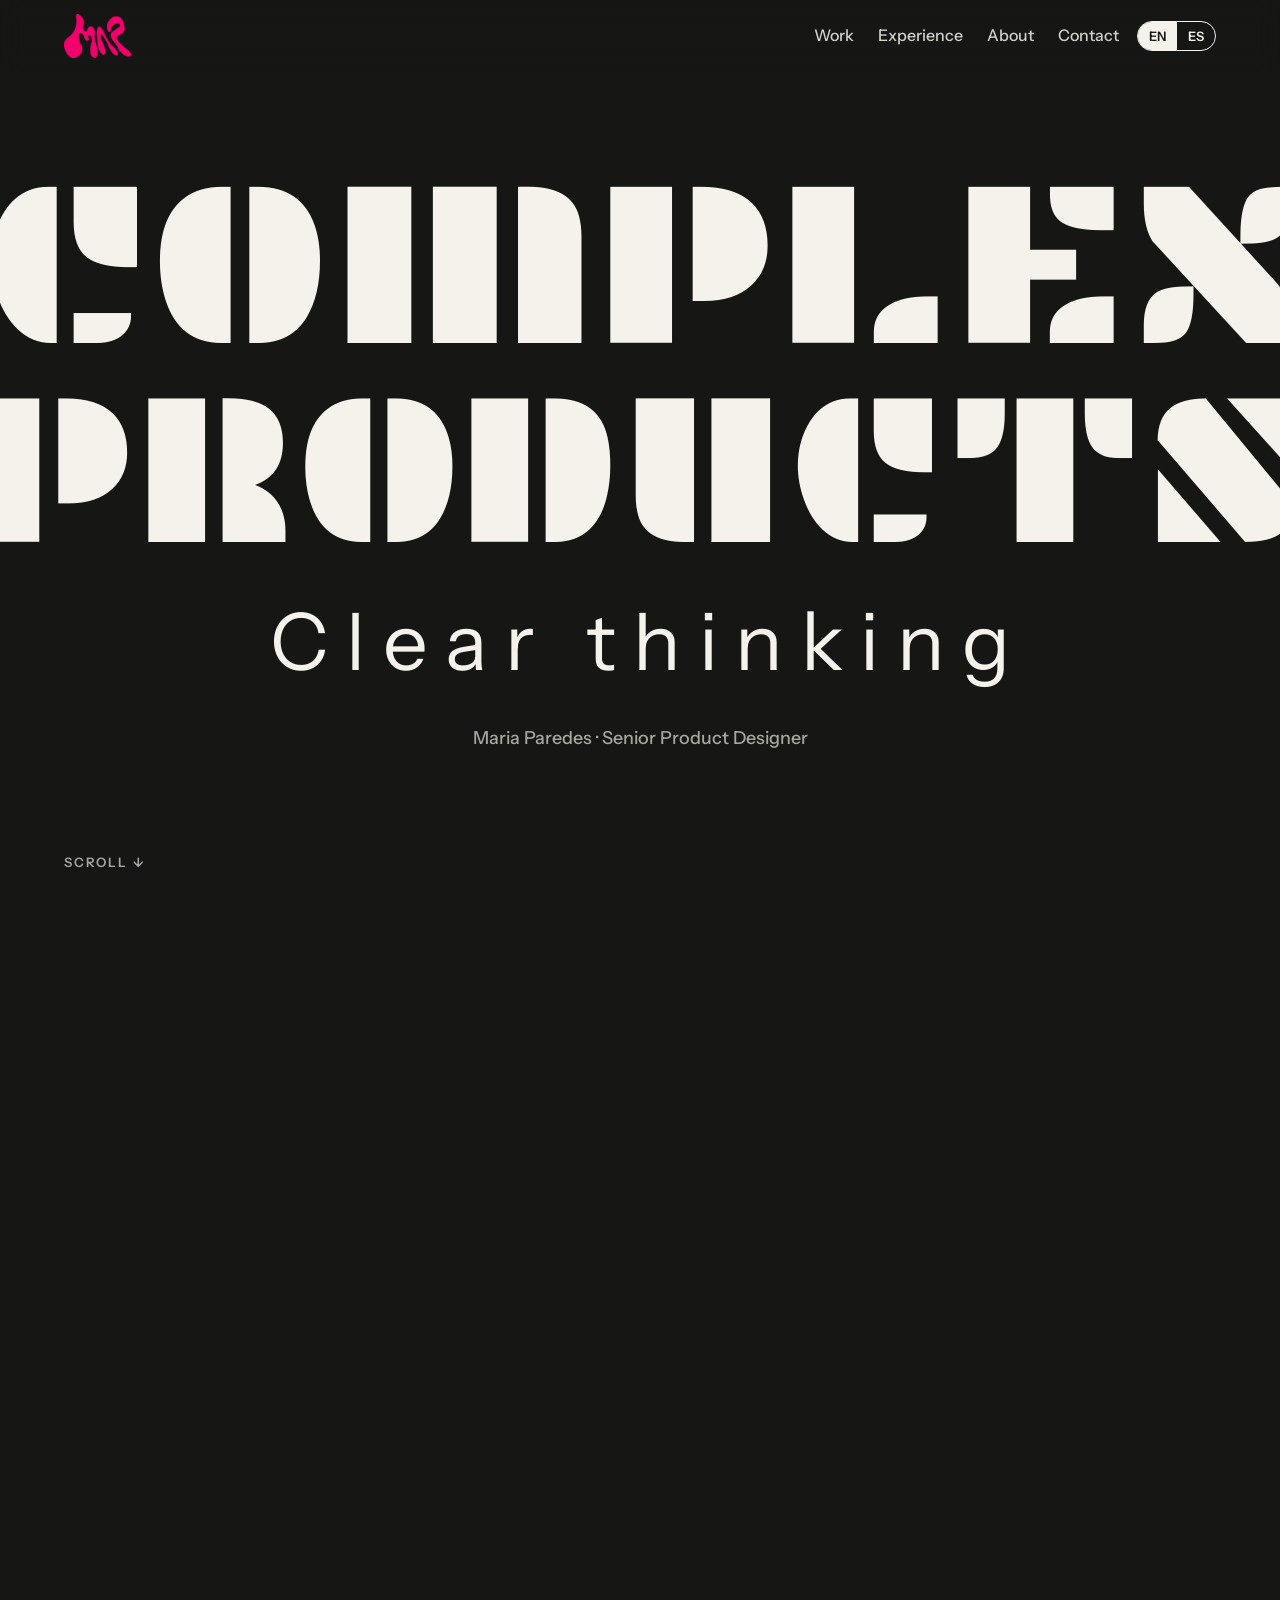
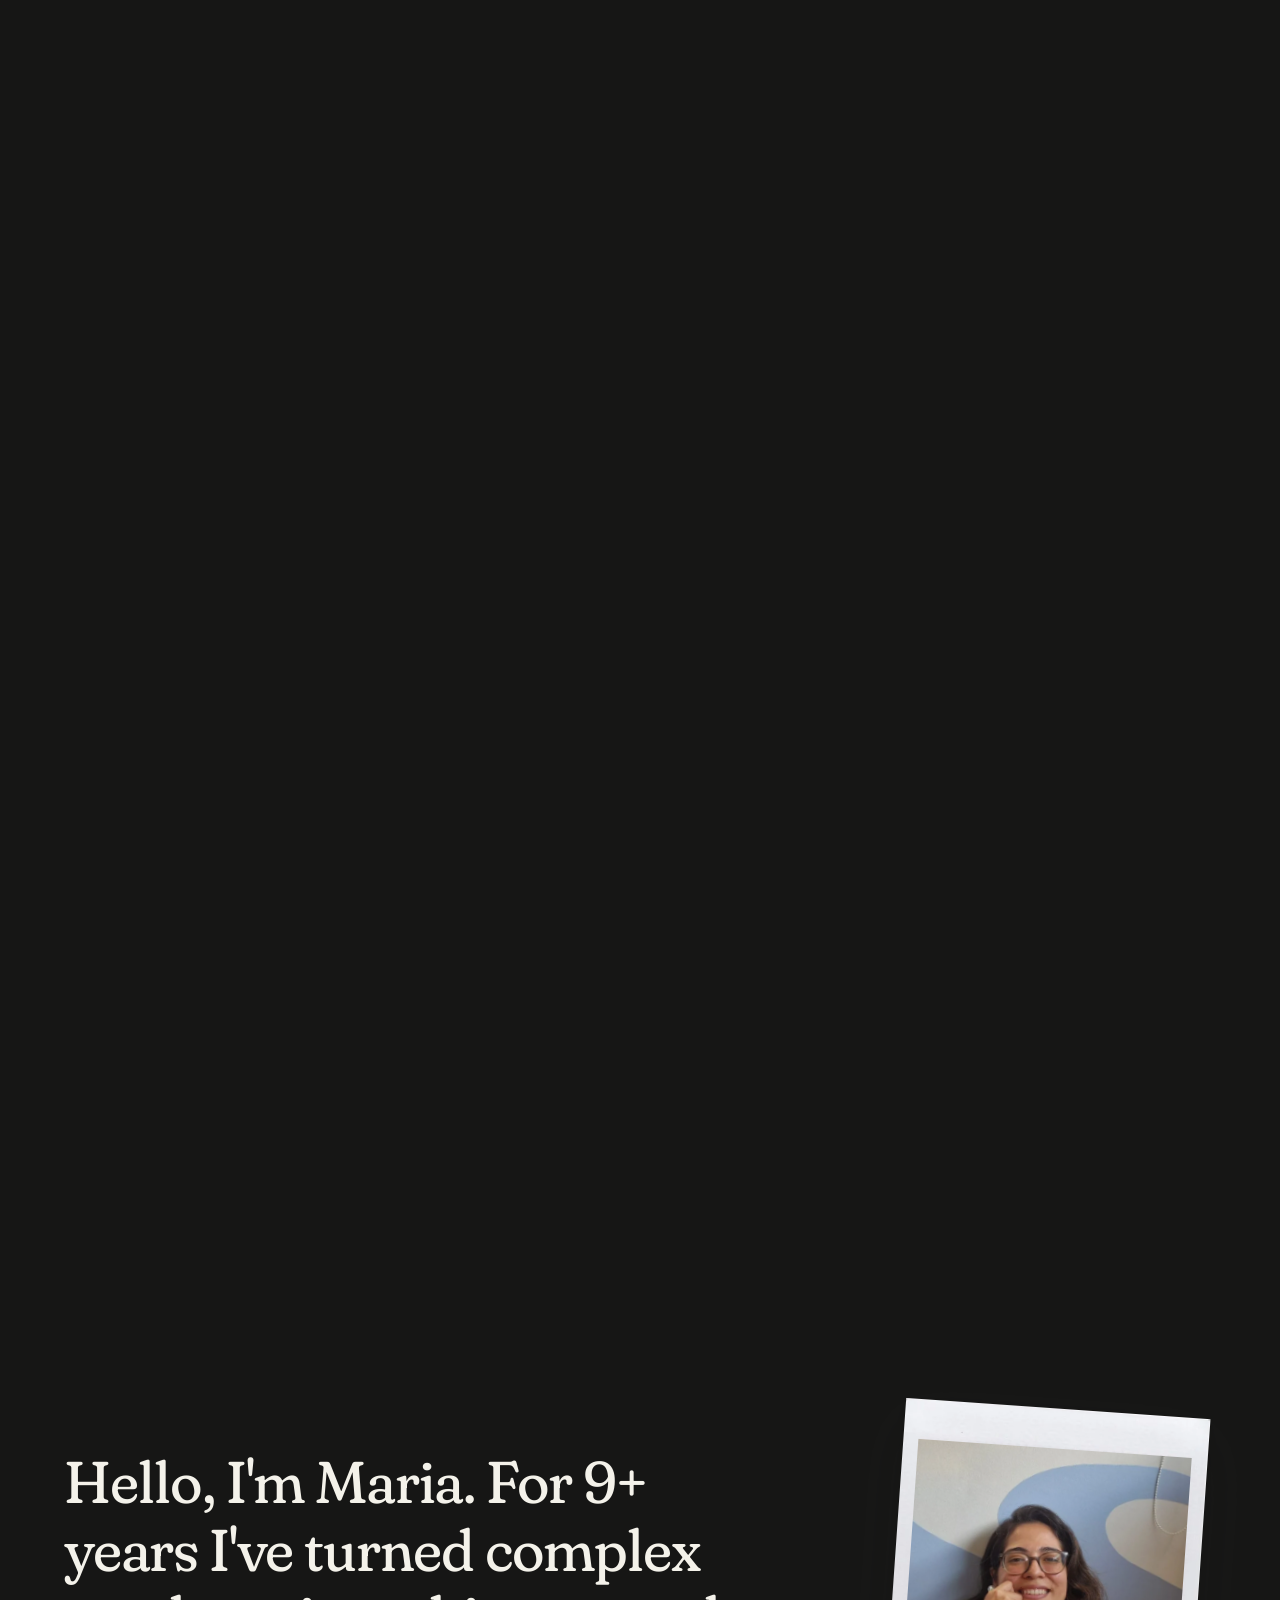
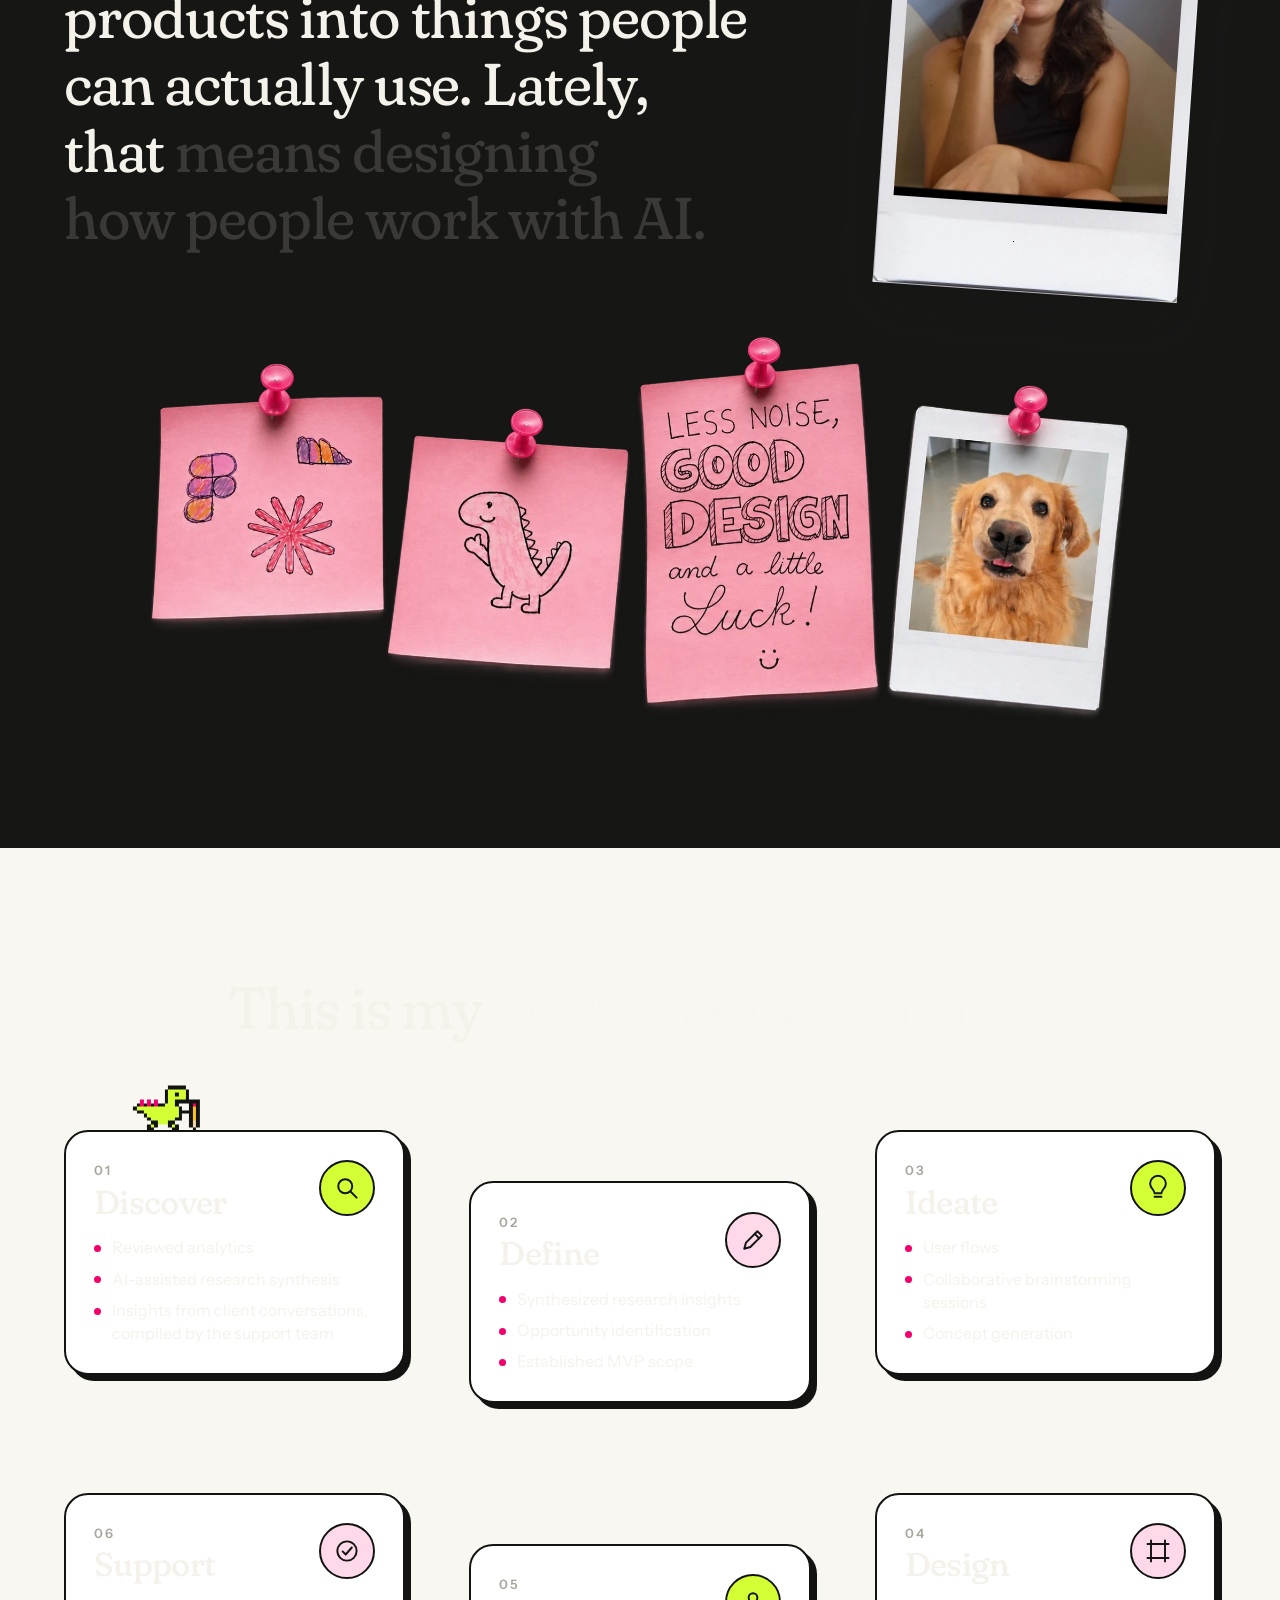
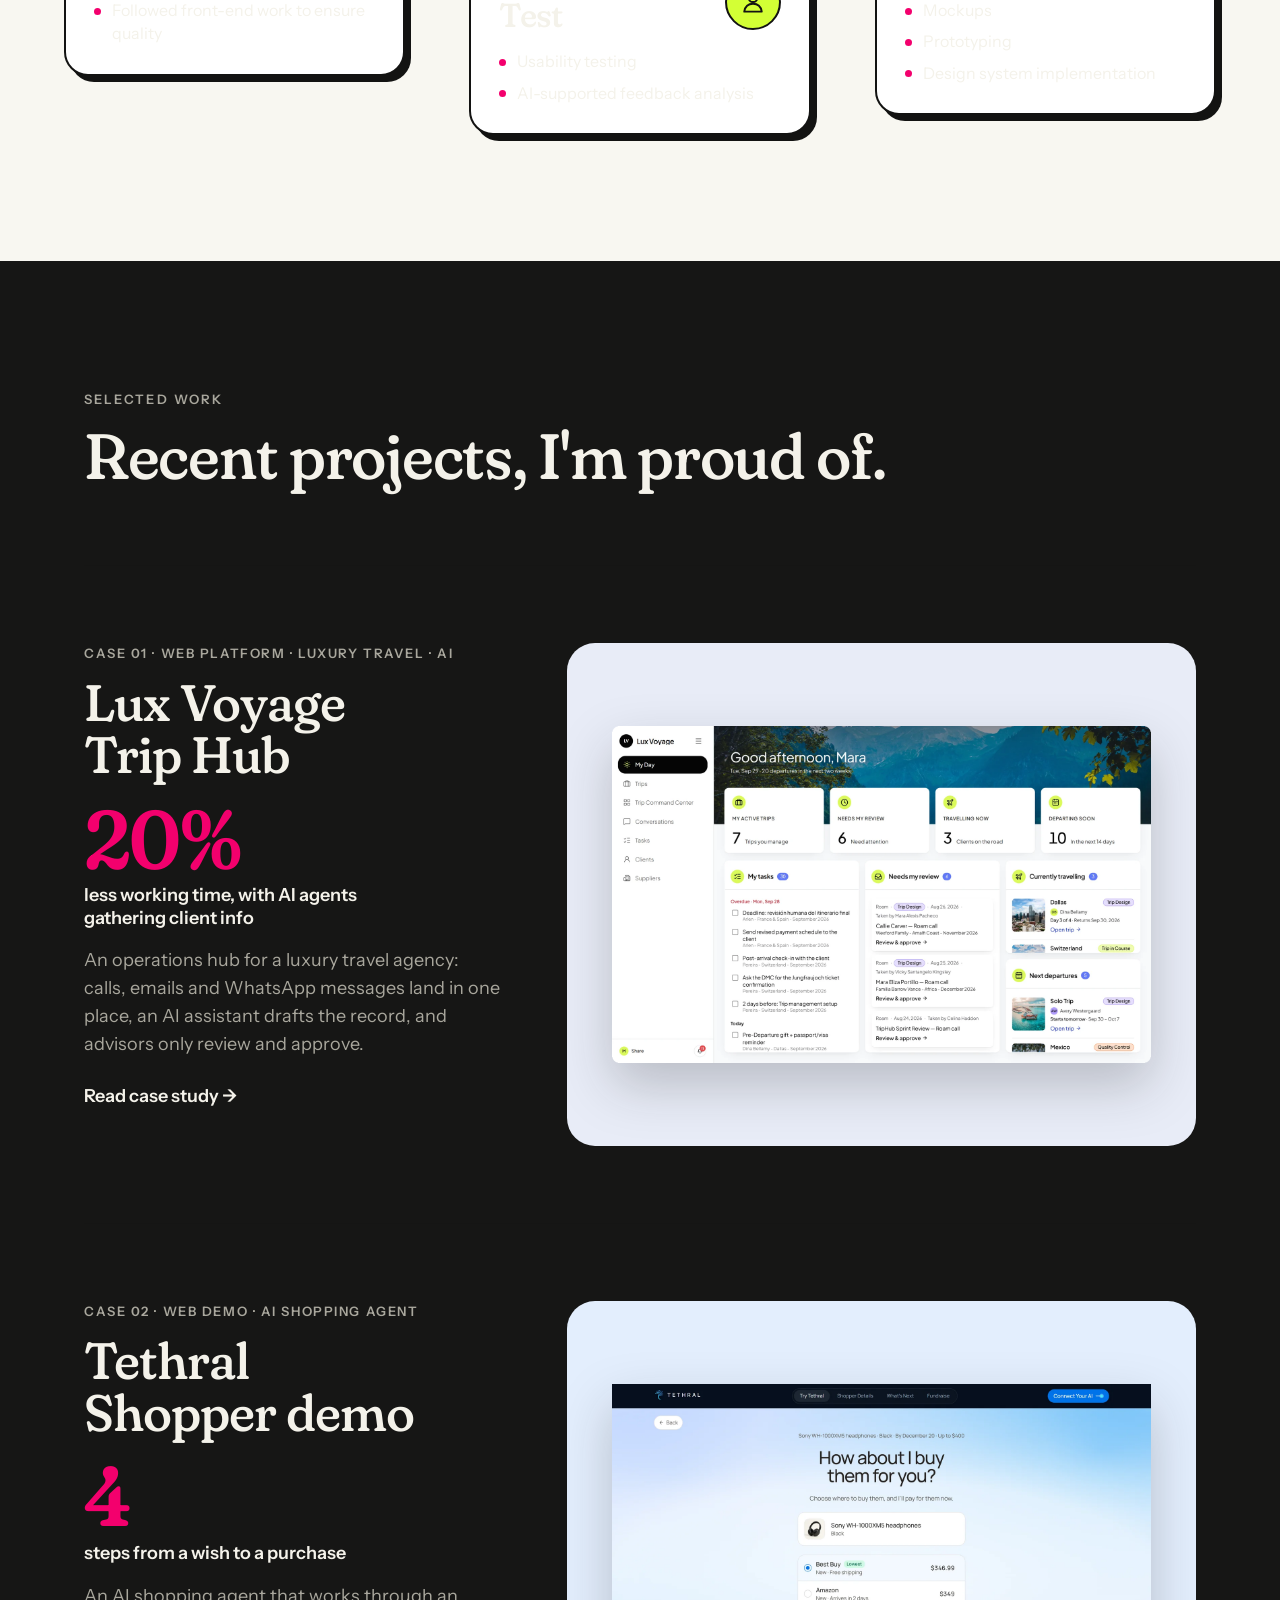
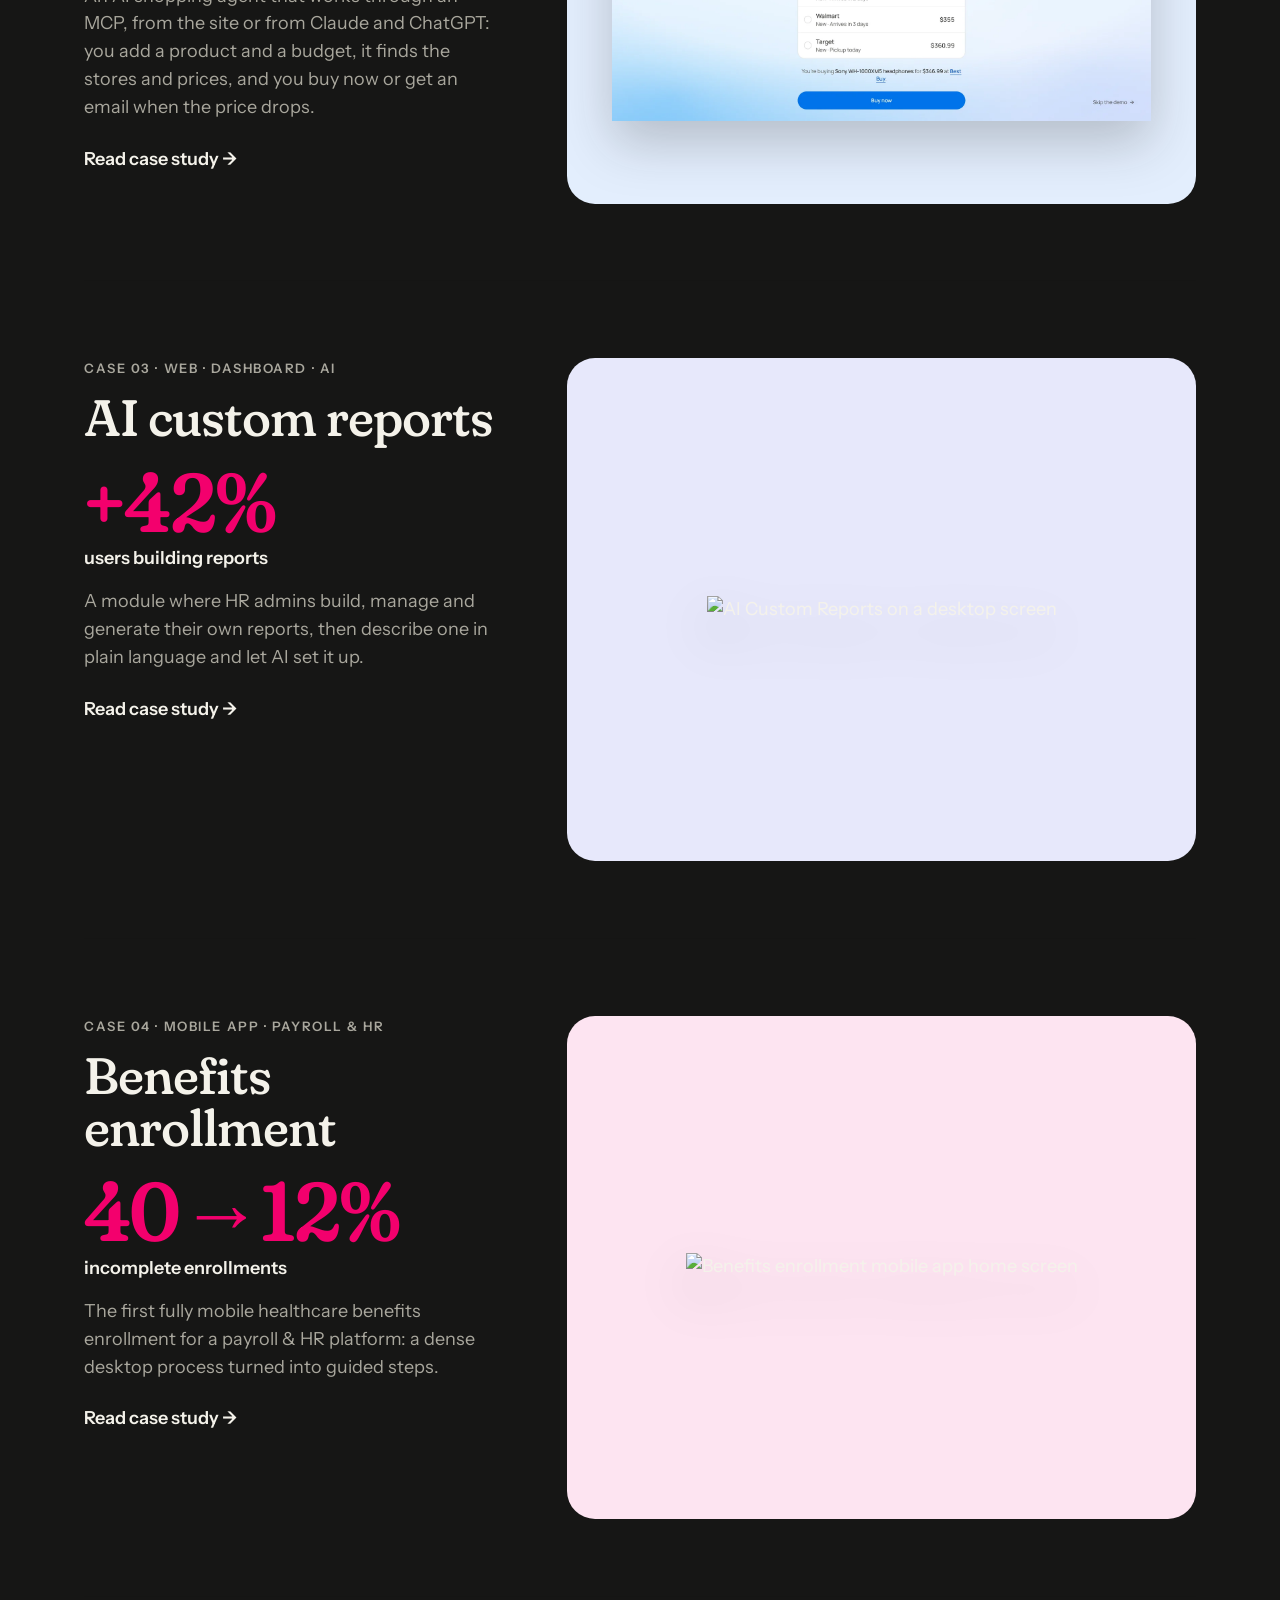
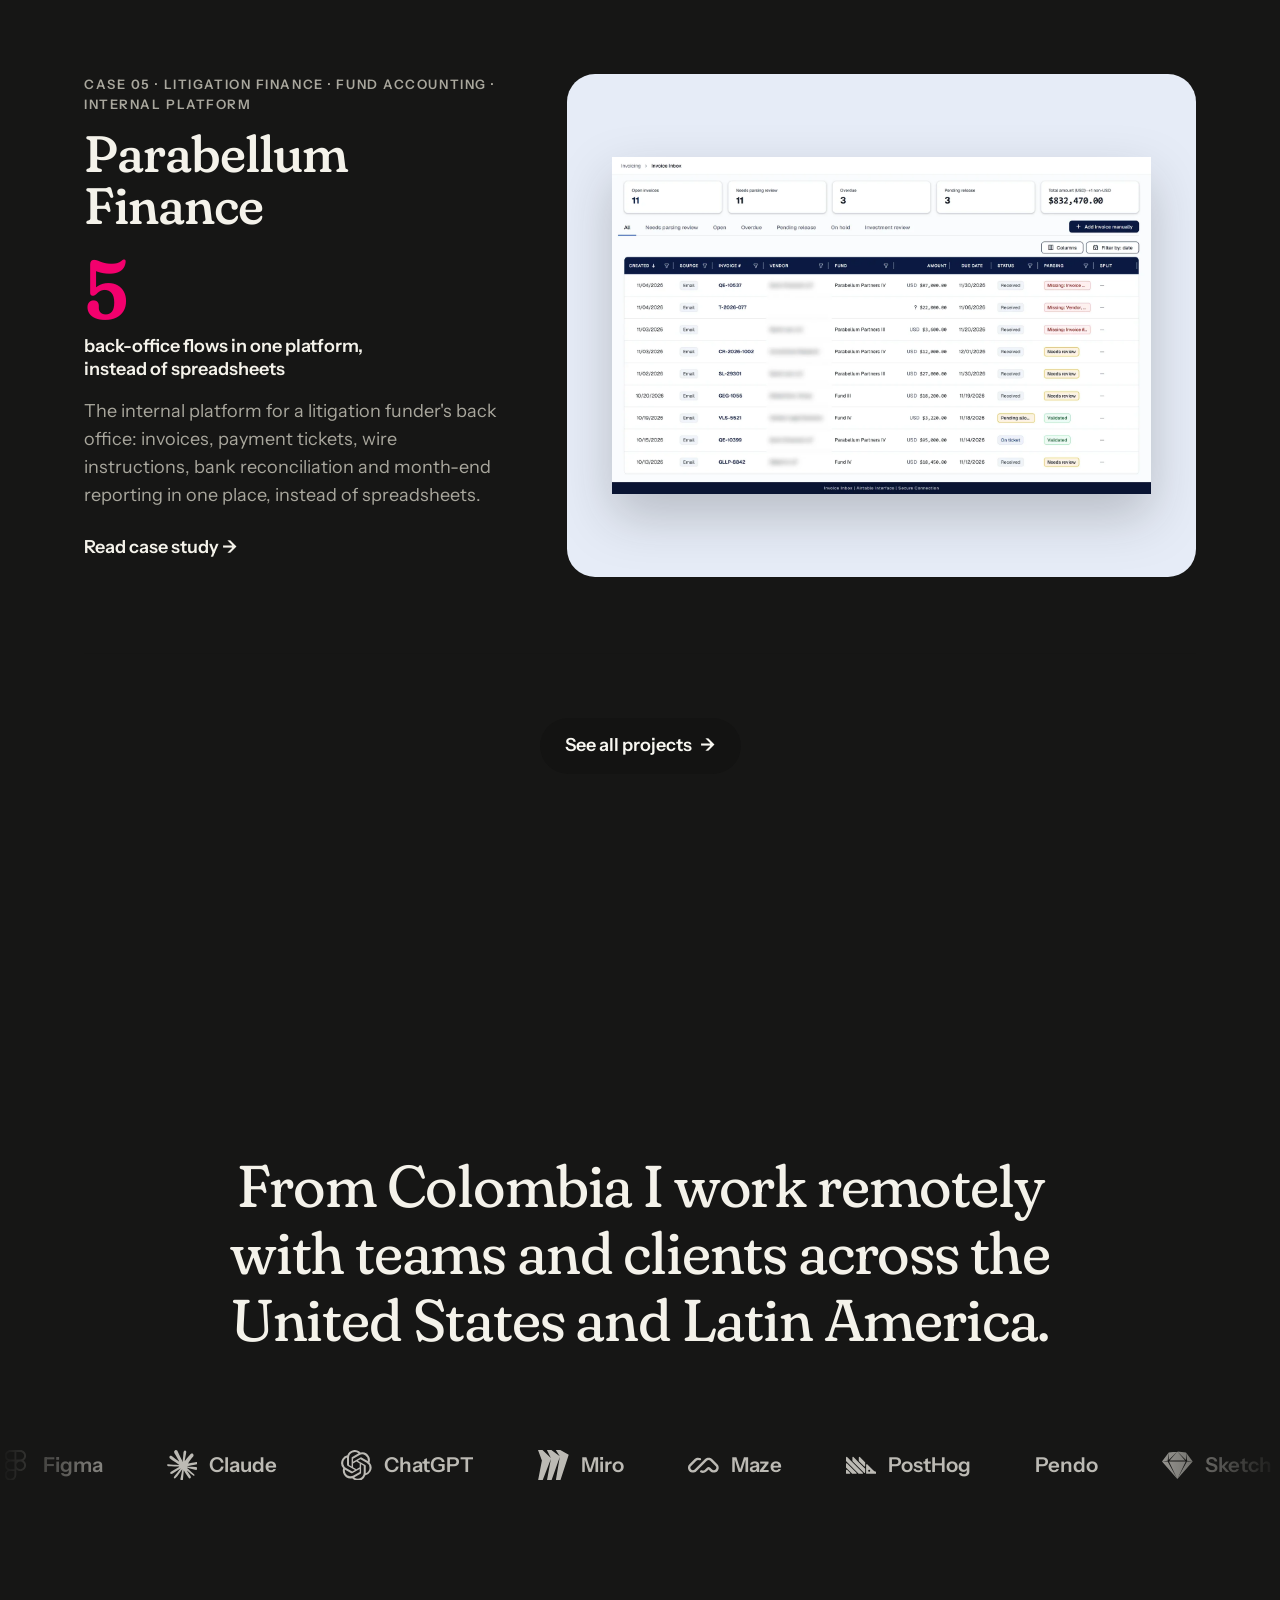
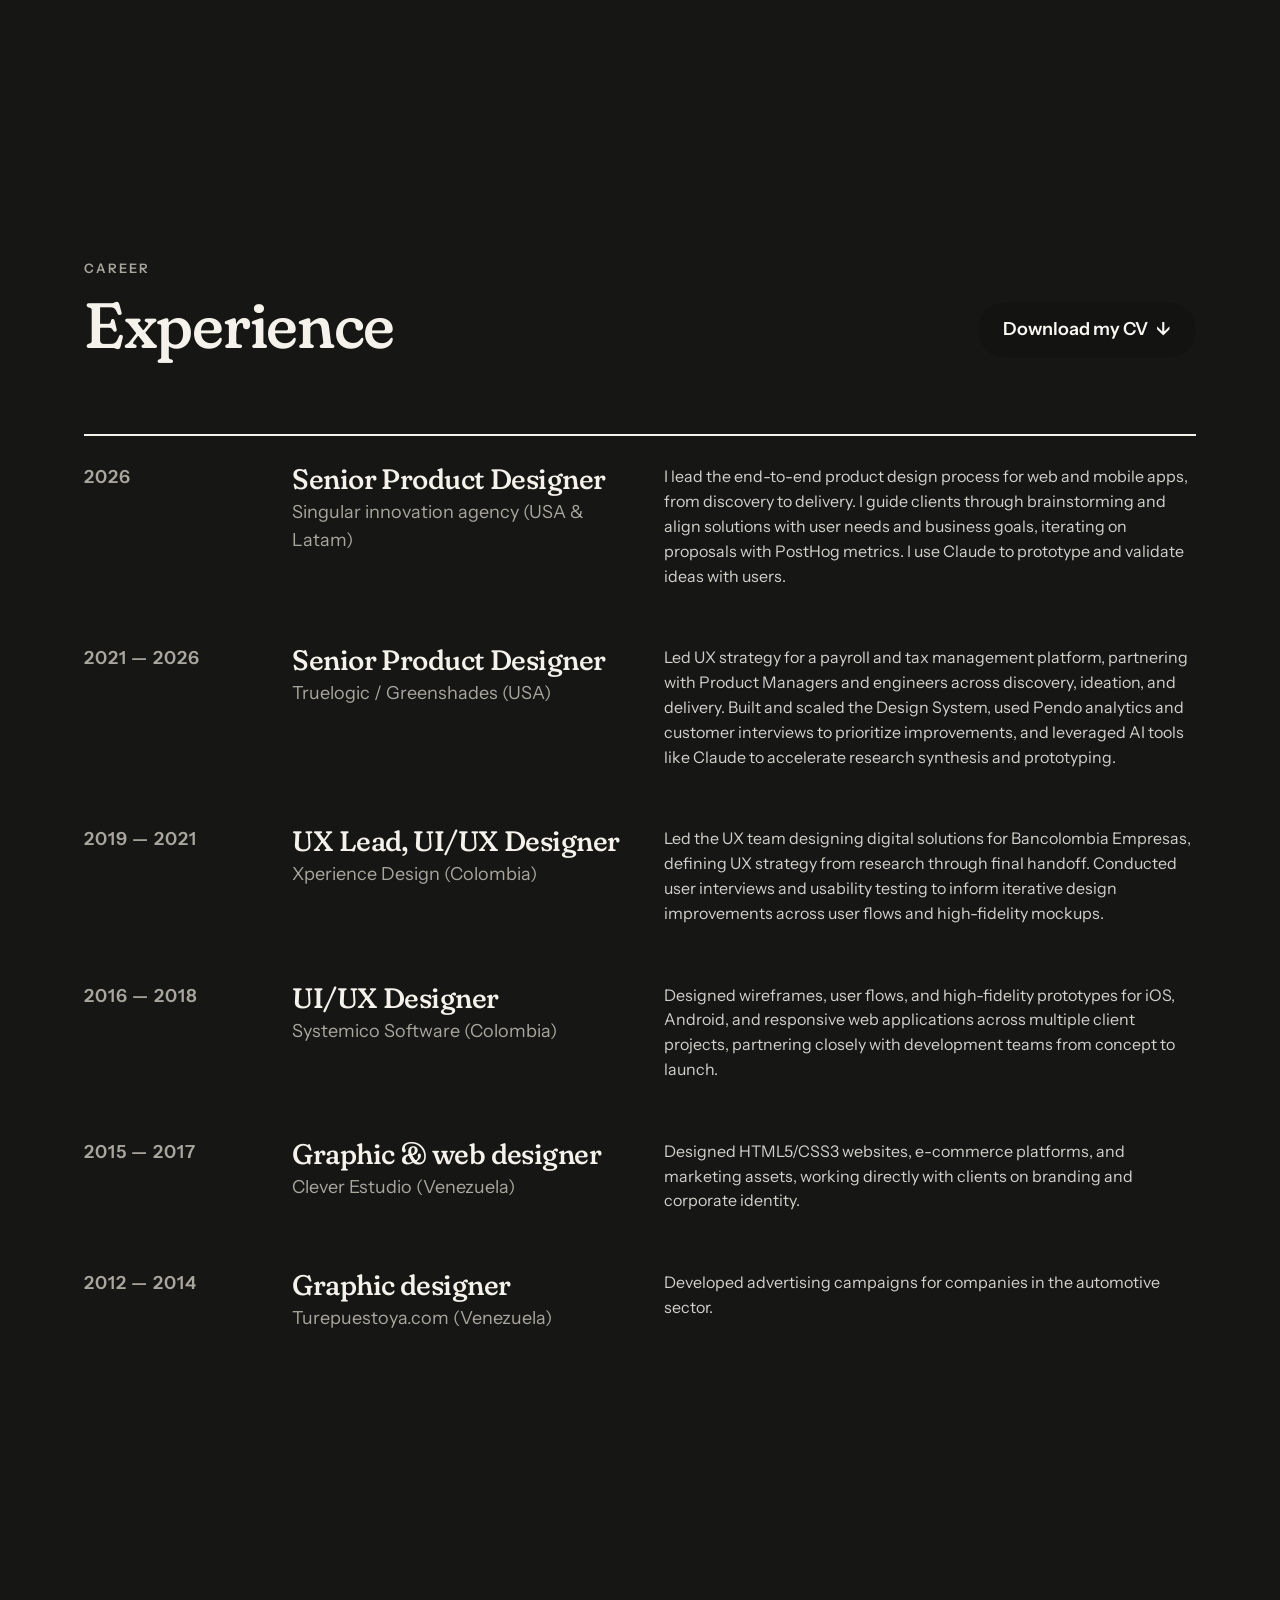
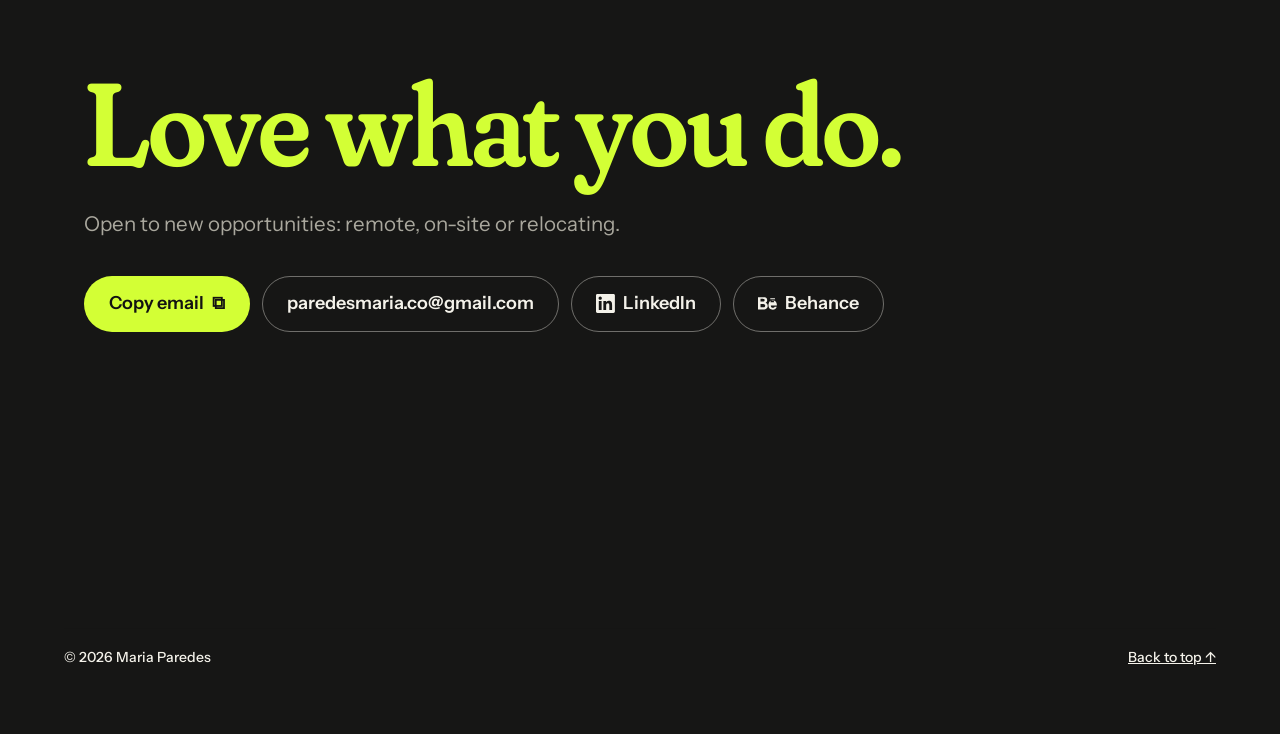
==== commit ca23714b: "Portfolio v5: new home, case pages and projects in the home style - Hero with Plaster headline and s" ====
--- a/index.html
+++ b/index.html
@@ -7,18 +7,18 @@
 <meta name="description" content="Maria Paredes, Senior Product Designer. Selected work, results and the way she thinks.">
 <link rel="preconnect" href="https://fonts.googleapis.com">
 <link rel="preconnect" href="https://fonts.gstatic.com" crossorigin>
-<link href="https://fonts.googleapis.com/css2?family=Fraunces:opsz,wght,SOFT,WONK@9..144,300..700,0..100,0..1&family=Instrument+Sans:wght@400;500;600&display=swap" rel="stylesheet">
+<link href="https://fonts.googleapis.com/css2?family=Fraunces:opsz,wght,SOFT,WONK@9..144,300..700,0..100,0..1&family=Instrument+Sans:wght@400;500;600&family=Plaster&display=swap" rel="stylesheet">
 <link rel="stylesheet" href="css/style.css">
 <script>document.documentElement.classList.add('js');</script>
 </head>
 <body>
 
 <header class="nav">
-  <a class="logo" href="#top" aria-label="Maria Paredes, home">map<span>.</span></a>
+  <a class="logo" href="#top" aria-label="Maria Paredes, home"><img src="img/logo.png" alt="" width="687" height="433"></a>
   <nav class="links" aria-label="Main">
     <a href="#work" data-t="nav_work">Work</a>
     <a href="#experience" data-t="nav_exp">Experience</a>
-    <a href="#about" data-t="nav_about">About</a>
+    <a href="about.html" data-t="nav_about">About</a>
     <a href="#contact" data-t="nav_contact">Contact</a>
   </nav>
   <div class="lang" role="group" aria-label="Language">
@@ -28,135 +28,152 @@
 </header>
 
 <main id="top">
-  <section class="hero" id="hero" data-theme="cream" aria-labelledby="h1">
-    <h1 id="h1" class="split"><span class="line" data-t="h1a">Complex products.</span><span class="line" data-t="h1b">Clear thinking.</span></h1>
-    <p class="byline"><span data-t="byline">Maria Paredes · Senior Product Designer · Bucaramanga, Colombia</span></p>
-    <button class="toy walker" id="walker" type="button" aria-label="Godzilla toy: drag me through the headline"><img src="assets/godzilla.webp" alt="" width="720" height="677" draggable="false"></button>
+  <section class="hero" id="hero" data-theme="ink" aria-labelledby="h1">
+    <div class="hero-pin" id="heroPin">
+    <h1 id="h1" class="split"><span class="line big" data-t="h1a">Complex</span><span class="line big" data-t="h1c">products</span><span class="l1"><span class="line clear" data-t="h1b">Clear thinking</span><img class="knight" src="assets/knight.webp" alt="" width="877" height="900" aria-hidden="true" hidden></span></h1>
+    <p class="byline"><span data-t="byline">Maria Paredes · Senior Product Designer</span></p>
+    <button class="toy walker" id="walker" type="button" hidden aria-label="Godzilla toy: drag me through the headline"><img src="assets/godzilla.webp" alt="" width="720" height="677" draggable="false"></button>
     <p class="cue"><span data-t="cue">scroll</span> <span aria-hidden="true">↓</span></p>
+    </div>
   </section>
 
   <section class="say" data-theme="cream" aria-label="Intro">
-    <p class="read" data-t="read1">Hello, I'm Maria. For 8+ years I've turned complex B2B products in payroll, HR and banking into things people can actually use.</p>
-  </section>
-
-  <section class="nums-sec" data-theme="sage" aria-labelledby="nums-title">
-    <p class="read small" id="nums-title" data-t="read2">The results I can defend, from analytics, surveys and interviews on shipped work:</p>
-    <ul class="nums">
-      <li><b>91%</b><span data-t="st1">onboarding completion</span></li>
-      <li><b>40→12%</b><span data-t="st2">incomplete enrollments</span></li>
-      <li><b>+42%</b><span data-t="st3">users building reports</span></li>
-    </ul>
-  </section>
-
-  <section class="ride" data-theme="cream" aria-label="Skills">
-    <p class="read" data-t="read3">I move between research, UX, UI and systems, and keep the thread clear.</p>
-    <div class="track" id="track" aria-hidden="true"><svg id="trackSvg" preserveAspectRatio="none"><path id="trackPath" fill="none" stroke="#0F0F10" stroke-width="3.4" stroke-linecap="round"/></svg>
-      <span class="chip">UX design</span><span class="chip">UI design</span><span class="chip">Design systems</span><span class="chip">User research</span><span class="chip">B2B flows</span><span class="chip">AI workflows</span>
-    </div>
-    <ul class="sr-only"><li>UX design</li><li>UI design</li><li>Design systems</li><li>User research</li><li>B2B flows</li><li>AI workflows</li></ul>
+    <p class="read" data-t="read1">Hello, I'm Maria. For 9+ years I've turned complex products into things people can actually use. Lately, that means designing how people work with AI.</p>
+    <figure class="polaroid" id="polaroid"><img class="pic" src="assets/maria-hello-portrait.webp" alt="Maria Paredes smiling, sitting against a wall painted with blue waves" width="600" height="800" loading="lazy"><img class="frame" src="assets/polaroid-frame.webp" alt="" aria-hidden="true" width="562" height="892" loading="lazy"></figure>
+  </section>
+
+  <section class="notes" data-theme="cream" aria-label="Notes to self">
+    <div class="wrap">
+      <div class="board" id="board">
+        <!-- pin heads as fractions of the image, so the hand-drawn line can be tied to them -->
+        <img class="board-img" src="assets/notes/board.webp?v=2" width="1833" height="716" loading="lazy"
+             data-pins="0.1231,0.1772 0.3812,0.2626 0.6242,0.0807 0.8949,0.1962"
+             alt="Pink post-its pinned to the wall: a Figma logo with a sparkle, a smiling pink dinosaur, 'Less noise, good design and a little luck!', and a polaroid of Bobby, Maria's golden retriever">
+      </div>
+    </div>
+  </section>
+
+  <section class="flow-sec" data-theme="cream" aria-labelledby="flow-title">
+    <h2 class="read" id="flow-title" data-t="read3">This is my workflow on a project.</h2>
+    <div class="flow-wrap" id="flow">
+      <svg class="thread" aria-hidden="true"><path id="threadPath" pathLength="1"/></svg>
+      <div class="runner" id="runner" aria-hidden="true"><svg class="dino" id="dino" shape-rendering="crispEdges"></svg></div>
+      <ol class="flow">
+        <li class="step">
+          <div class="step-head"><div><span class="num">01</span><h3 data-t="s1_t">Discover</h3></div>
+            <span class="ico" aria-hidden="true"><svg viewBox="0 0 32 32"><circle cx="14" cy="14" r="8"/><path d="M20 20l7 7"/></svg></span></div>
+          <ul><li data-t="s1_a">Reviewed analytics</li><li data-t="s1_b">AI-assisted research synthesis</li><li data-t="s1_c">Insights from client conversations, compiled by the support team</li></ul>
+        </li>
+        <li class="step">
+          <div class="step-head"><div><span class="num">02</span><h3 data-t="s2_t">Define</h3></div>
+            <span class="ico" aria-hidden="true"><svg viewBox="0 0 32 32"><path d="M6 26l2-7 13-13 5 5-13 13z"/><path d="M18 9l5 5"/></svg></span></div>
+          <ul><li data-t="s2_a">Synthesized research insights</li><li data-t="s2_b">Opportunity identification</li><li data-t="s2_c">Established MVP scope</li></ul>
+        </li>
+        <li class="step">
+          <div class="step-head"><div><span class="num">03</span><h3 data-t="s3_t">Ideate</h3></div>
+            <span class="ico" aria-hidden="true"><svg viewBox="0 0 32 32"><path d="M12 22c0-4-5-6-5-11a9 9 0 0118 0c0 5-5 7-5 11z"/><path d="M12 26h8"/></svg></span></div>
+          <ul><li data-t="s3_a">User flows</li><li data-t="s3_b">Collaborative brainstorming sessions</li><li data-t="s3_c">Concept generation</li></ul>
+        </li>
+        <li class="step">
+          <div class="step-head"><div><span class="num">04</span><h3 data-t="s4_t">Design</h3></div>
+            <span class="ico" aria-hidden="true"><svg viewBox="0 0 32 32"><rect x="8" y="8" width="16" height="16" rx="1"/><path d="M8 4v4M4 8h4M24 4v4M28 8h-4M8 28v-4M4 24h4M24 28v-4M28 24h-4"/></svg></span></div>
+          <ul><li data-t="s4_a">Mockups</li><li data-t="s4_b">Prototyping</li><li data-t="s4_c">Design system implementation</li></ul>
+        </li>
+        <li class="step">
+          <div class="step-head"><div><span class="num">05</span><h3 data-t="s5_t">Test</h3></div>
+            <span class="ico" aria-hidden="true"><svg viewBox="0 0 32 32"><circle cx="16" cy="11" r="5"/><path d="M6 27c1-6 5-9 10-9s9 3 10 9z"/></svg></span></div>
+          <ul><li data-t="s5_a">Usability testing</li><li data-t="s5_b">AI-supported feedback analysis</li></ul>
+        </li>
+        <li class="step">
+          <div class="step-head"><div><span class="num">06</span><h3 data-t="s6_t">Support</h3></div>
+            <span class="ico" aria-hidden="true"><svg viewBox="0 0 32 32"><circle cx="16" cy="16" r="11"/><path d="M11 16.5l3.5 3.5 7-8"/></svg></span></div>
+          <ul><li data-t="s6_a">Followed front-end work to ensure quality</li></ul>
+        </li>
+      </ol>
+    </div>
   </section>
 
   <section class="work" id="work" data-theme="cream" aria-labelledby="work-title">
     <div class="wrap">
-      <header class="sec-head"><p class="eyebrow" data-t="work_eyebrow">Selected work</p><h2 id="work-title" data-t="work_title">Four projects, with the numbers behind them.</h2></header>
+      <header class="sec-head"><p class="eyebrow" data-t="work_eyebrow">Selected work</p><h2 id="work-title" data-t="work_title">Recent projects, I'm proud of.</h2></header>
+      <article class="case" style="--tint:#E8ECF7;--c1:#5B6CF0;--c2:#E4F98A">
+        <div class="case-text">
+          <p class="meta"><span data-t="case">Case</span> 01 · <span data-t="c5_meta">Web platform · Luxury travel · AI</span></p>
+          <h3>Lux Voyage Trip Hub</h3>
+          <p class="big-num"><b>20%</b><span data-t="m5">less working time, with AI agents gathering client info</span></p>
+          <p class="desc" data-t="c5_desc">An operations hub for a luxury travel agency: calls, emails and WhatsApp messages land in one place, an AI assistant drafts the record, and advisors only review and approve.</p>
+          <div class="actions">
+            <a class="link" href="case-5.html"><span data-t="link_case">Read case study</span> <span aria-hidden="true">→</span></a>
+          </div>
+        </div>
+        <div class="media"><img src="assets/lux-myday.webp" alt="Lux Voyage Trip Hub, the My Day screen with tasks, conversations to review and upcoming departures" loading="lazy"></div>
+      </article>
+      <article class="case" style="--tint:#E3EEFD">
+        <div class="case-text">
+          <p class="meta"><span data-t="case">Case</span> 02 · <span data-t="c6_meta">Web demo · AI shopping agent</span></p>
+          <h3>Tethral Shopper demo</h3>
+          <p class="big-num"><b>4</b><span data-t="m6">steps from a wish to a purchase</span></p>
+          <p class="desc" data-t="c6_desc">An AI shopping agent that works through an MCP, from the site or from Claude and ChatGPT: you add a product and a budget, it finds the stores and prices, and you buy now or get an email when the price drops.</p>
+          <div class="actions">
+            <a class="link" href="case-6.html"><span data-t="link_case">Read case study</span> <span aria-hidden="true">→</span></a>
+          </div>
+        </div>
+        <div class="media"><img src="assets/tethral/pitch.webp" alt="Tethral demo offering to buy Sony headphones from the lowest of four stores" loading="lazy"></div>
+      </article>
       <article class="case" style="--tint:#E7E8FB;--c1:#2A2BD6;--c2:#8DF2CB">
         <div class="case-text">
-          <p class="meta"><span data-t="case">Case</span> 01 · Web · Dashboard · AI</p>
-          <h3>AI Custom Reports</h3>
+          <p class="meta"><span data-t="case">Case</span> 03 · Web · Dashboard · AI</p>
+          <h3>AI custom reports</h3>
           <p class="big-num"><b>+42%</b><span data-t="m1">users building reports</span></p>
           <p class="desc" data-t="c1_desc">A module where HR admins build, manage and generate their own reports, then describe one in plain language and let AI set it up.</p>
           <div class="actions">
-            <button class="toggle" type="button" aria-expanded="false" aria-controls="p1"><span data-t="btn_think">How I thought about it</span><i class="plus" aria-hidden="true"></i></button>
-            <a class="link" href="https://www.bymap.co/case-1.html" target="_blank" rel="noopener"><span data-t="link_case">Read case study</span> <span aria-hidden="true">→</span></a>
-          </div>
-          <div class="panel" id="p1"><div><dl>
-            <dt data-t="lbl_problem">The problem</dt><dd data-t="c1_p">Clients had a long list of generic reports but couldn't combine values to create their own.</dd>
-            <dt data-t="lbl_decision">My decision</dt><dd data-t="c1_d">I reviewed Pendo data and interviewed HR admins first, then made the call to bring AI into report building and scoped an MVP-first release: a template or an AI-built report.</dd>
-            <dt data-t="lbl_result">The result</dt><dd data-t="c1_r">2,842 users created a report (+42.3%) and building one became ~30% faster than manual configuration.</dd>
-          </dl></div></div>
-        </div>
-        <div class="media"><canvas class="bands" aria-hidden="true"></canvas><img src="https://www.bymap.co/img/FrontMac.png" alt="AI Custom Reports on a desktop screen" loading="lazy"></div>
+            <a class="link" href="case-1.html"><span data-t="link_case">Read case study</span> <span aria-hidden="true">→</span></a>
+          </div>
+        </div>
+        <div class="media"><img src="https://www.bymap.co/img/FrontMac.png" alt="AI Custom Reports on a desktop screen" loading="lazy"></div>
       </article>
       <article class="case" style="--tint:#FDE4F1;--c1:#FF4FA6;--c2:#5B3FD8">
         <div class="case-text">
-          <p class="meta"><span data-t="case">Case</span> 02 · Mobile app · Payroll &amp; HR</p>
-          <h3>Benefits Enrollment</h3>
+          <p class="meta"><span data-t="case">Case</span> 04 · Mobile app · Payroll &amp; HR</p>
+          <h3>Benefits enrollment</h3>
           <p class="big-num"><b>40→12%</b><span data-t="m2">incomplete enrollments</span></p>
           <p class="desc" data-t="c2_desc">The first fully mobile healthcare benefits enrollment for a payroll &amp; HR platform: a dense desktop process turned into guided steps.</p>
           <div class="actions">
-            <button class="toggle" type="button" aria-expanded="false" aria-controls="p2"><span data-t="btn_think">How I thought about it</span><i class="plus" aria-hidden="true"></i></button>
-            <a class="link" href="https://www.bymap.co/case-4.html" target="_blank" rel="noopener"><span data-t="link_case">Read case study</span> <span aria-hidden="true">→</span></a>
-          </div>
-          <div class="panel" id="p2"><div><dl>
-            <dt data-t="lbl_problem">The problem</dt><dd data-t="c2_p">Enrollment only existed as a dense web flow. 52% of surveyed employees were missing the total cost per paycheck, and 72% delayed because of too many options or no way to compare plans.</dd>
-            <dt data-t="lbl_decision">My decision</dt><dd data-t="c2_d">One clear step at a time: per-paycheck cost on every plan and tier, side-by-side comparison, and a home card that surfaces progress during open enrollment.</dd>
-            <dt data-t="lbl_result">The result</dt><dd data-t="c2_r">Incomplete or support-assisted enrollments dropped from ~40% to ~12% (product analytics and support data).</dd>
-          </dl></div></div>
-        </div>
-        <div class="media"><canvas class="bands" aria-hidden="true"></canvas><img src="https://www.bymap.co/img/benefits-hero.png" alt="Benefits Enrollment mobile app home screen" loading="lazy"></div>
-      </article>
-      <article class="case" style="--tint:#FFECD9;--c1:#FF8A1F;--c2:#4FA9EA">
-        <div class="case-text">
-          <p class="meta"><span data-t="case">Case</span> 03 · Responsive web · Payroll &amp; HR</p>
-          <h3>New Hires Onboarding</h3>
-          <p class="big-num"><b>91%</b><span data-t="m3">completion rate</span></p>
-          <p class="desc" data-t="c3_desc">A self-guided onboarding for employees and one review dashboard for HR, across desktop, tablet and mobile.</p>
-          <div class="actions">
-            <button class="toggle" type="button" aria-expanded="false" aria-controls="p3"><span data-t="btn_think">How I thought about it</span><i class="plus" aria-hidden="true"></i></button>
-            <a class="link" href="https://www.bymap.co/case-2.html" target="_blank" rel="noopener"><span data-t="link_case">Read case study</span> <span aria-hidden="true">→</span></a>
-          </div>
-          <div class="panel" id="p3"><div><dl>
-            <dt data-t="lbl_problem">The problem</dt><dd data-t="c3_p">Onboarding was scattered across emails, PDFs and portals. New hires didn't know what was left, and HR spent much of its time chasing reminders.</dd>
-            <dt data-t="lbl_decision">My decision</dt><dd data-t="c3_d">After interviewing 11 employees, I designed a step-by-step wizard with save-and-resume and a progress tracker, plus an admin dashboard to approve or reject submissions.</dd>
-            <dt data-t="lbl_result">The result</dt><dd data-t="c3_r">91% completion, onboarding time from 5 to 2 days, 40% faster admin approvals and 70% fewer support requests.</dd>
-          </dl></div></div>
-        </div>
-        <div class="media"><canvas class="bands" aria-hidden="true"></canvas><img src="https://www.bymap.co/img/NewHiresCard.png" alt="New Hires Onboarding on a laptop" loading="lazy"></div>
-      </article>
-      <article class="case" style="--tint:#EEF8C4;--c1:#1F44E6;--c2:#D3FF35">
-        <div class="case-text">
-          <p class="meta"><span data-t="case">Case</span> 04 · Design system · Payroll</p>
-          <h3>GS Design System</h3>
-          <p class="big-num"><b>70+</b><span data-t="m4">components</span></p>
-          <p class="desc" data-t="c4_desc">A single source of truth for a payroll platform used by thousands of HR administrators.</p>
-          <div class="actions">
-            <button class="toggle" type="button" aria-expanded="false" aria-controls="p4"><span data-t="btn_think">How I thought about it</span><i class="plus" aria-hidden="true"></i></button>
-            <a class="link" href="https://www.bymap.co/case-3.html" target="_blank" rel="noopener"><span data-t="link_case">Read case study</span> <span aria-hidden="true">→</span></a>
-          </div>
-          <div class="panel" id="p4"><div><dl>
-            <dt data-t="lbl_problem">The problem</dt><dd data-t="c4_p">The product had grown organically: buttons, forms and tables looked and behaved differently in every module.</dd>
-            <dt data-t="lbl_decision">My decision</dt><dd data-t="c4_d">Audit first, then build tokens, 70+ components and documentation in Figma with variables and auto layout, designed to WCAG 2.1 AA.</dd>
-            <dt data-t="lbl_result">The result</dt><dd data-t="c4_r">Faster design-to-dev handoff, a consistent UI across 4+ product areas and one shared library for designers, developers and PMs.</dd>
-          </dl></div></div>
-        </div>
-        <div class="media"><canvas class="bands" aria-hidden="true"></canvas><img src="https://www.bymap.co/img/components2.png" alt="GS Design System components" loading="lazy"></div>
-      </article>
+            <a class="link" href="case-4.html"><span data-t="link_case">Read case study</span> <span aria-hidden="true">→</span></a>
+          </div>
+        </div>
+        <div class="media"><img src="https://www.bymap.co/img/benefits-hero.png" alt="Benefits enrollment mobile app home screen" loading="lazy"></div>
+      </article>
+      <article class="case" style="--tint:#E6ECF7">
+        <div class="case-text">
+          <p class="meta"><span data-t="case">Case</span> 05 · <span data-t="c7_meta">Litigation finance · Fund accounting · Internal platform</span></p>
+          <h3>Parabellum Finance</h3>
+          <p class="big-num"><b>5</b><span data-t="m7">back-office flows in one platform, instead of spreadsheets</span></p>
+          <p class="desc" data-t="c7_desc">The internal platform for a litigation funder's back office: invoices, payment tickets, wire instructions, bank reconciliation and month-end reporting in one place, instead of spreadsheets.</p>
+          <div class="actions">
+            <a class="link" href="case-7.html"><span data-t="link_case">Read case study</span> <span aria-hidden="true">→</span></a>
+          </div>
+        </div>
+        <div class="media"><img src="assets/parabellum/inbox.webp" alt="Invoice Inbox with summary cards, filters and the invoices table" loading="lazy"></div>
+      </article>
+      <div class="see-all"><a class="btn btn-ink" href="projects.html"><span data-t="see_all">See all projects</span> <span aria-hidden="true">→</span></a></div>
     </div>
   </section>
 
   <section class="names" data-theme="ink" aria-labelledby="names-title">
-    <p class="read" id="names-title" data-t="read4">From Bucaramanga I work remotely with teams and clients across the United States and Latin America.</p>
-    <ul class="drift" aria-label="Places I've worked">
-      <li style="--x:8%;--y:6%;--s:1.5;--d:0s">Greenshades</li><li style="--x:62%;--y:2%;--s:1;--d:-3s">Singular</li><li style="--x:78%;--y:34%;--s:1.35;--d:-6s">Truelogic</li><li style="--x:20%;--y:44%;--s:1.1;--d:-2s">Bancolombia Empresas</li><li style="--x:48%;--y:62%;--s:1.6;--d:-5s">Xperience Design</li><li style="--x:4%;--y:78%;--s:.95;--d:-8s">Systemico</li><li style="--x:80%;--y:80%;--s:1.05;--d:-4s">Clever Estudio</li>
-    </ul>
-  </section>
-
-  <section class="think" data-theme="cream" aria-labelledby="think-title">
-    <div class="wrap">
-      <header class="sec-head"><p class="eyebrow" data-t="think_eyebrow">Mindset</p><h2 id="think-title" data-t="think_title">How I think</h2></header>
-      <div class="pillars">
-        <div class="pillar"><div class="ico"><svg viewBox="0 0 80 80" aria-hidden="true"><g fill="none" stroke="currentColor" stroke-width="3.2" stroke-linejoin="round" stroke-linecap="round"><g transform="translate(40 40)"><ellipse rx="9" ry="14" cy="-17"/><ellipse rx="9" ry="14" cy="-17" transform="rotate(60)"/><ellipse rx="9" ry="14" cy="-17" transform="rotate(120)"/><ellipse rx="9" ry="14" cy="-17" transform="rotate(180)"/><ellipse rx="9" ry="14" cy="-17" transform="rotate(240)"/><ellipse rx="9" ry="14" cy="-17" transform="rotate(300)"/><circle r="7" fill="#D3FF35"/></g></g></svg></div><h3 data-t="p1_t">Leadership</h3><p data-t="p1_d">I work alongside product managers, engineers and stakeholders to align design decisions with business goals, guiding teams from research and ideation through delivery with a shared vision.</p></div>
-        <div class="pillar"><div class="ico"><svg viewBox="0 0 80 80" aria-hidden="true"><g fill="none" stroke="currentColor" stroke-width="3.2" stroke-linecap="round" stroke-linejoin="round"><path d="M6 28c10-14 20-14 29 0s19 14 29 0 10-8 10-8"/><path d="M6 46c10-14 20-14 29 0s19 14 29 0 10-8 10-8" stroke="#F3006D"/><path d="M6 64c10-14 20-14 29 0s19 14 29 0 10-8 10-8"/></g></svg></div><h3 data-t="p2_t">Design as strategy</h3><p data-t="p2_d">Design isn't decoration. When it has a seat at the table, shaping roadmaps and connecting user needs to business outcomes, it becomes one of a product team's most powerful tools.</p></div>
-        <div class="pillar"><div class="ico"><svg viewBox="0 0 80 80" aria-hidden="true"><g fill="none" stroke="currentColor" stroke-width="3.2" stroke-linecap="round" stroke-linejoin="round"><path d="M40 40c0-4 5-5 7-2s0 9-6 10c-9 1-15-6-14-15 1-11 11-17 21-15 13 3 18 17 13 28"/><path d="M60 52c-3 8-10 13-18 14" stroke="#F3006D"/></g></svg></div><h3 data-t="p3_t">Growth mindset</h3><p data-t="p3_d">I stay genuinely curious. I explore new tools and methods, and right now I'm going deep on how AI is changing the way we research, prototype and build products. That curiosity directly shapes how I design.</p></div>
-      </div>
-    </div>
-  </section>
-
-  <section class="exp" id="experience" data-theme="sage" aria-labelledby="exp-title">
-    <div class="wrap">
-      <header class="sec-head"><p class="eyebrow" data-t="exp_eyebrow">Career</p><h2 id="exp-title" data-t="exp_title">Experience</h2></header>
+    <p class="read" id="names-title" data-t="read4">From Colombia I work remotely with teams and clients across the United States and Latin America.</p>
+    <div class="tools" aria-label="Tools I use">
+      <ul class="tools-track"><li><svg viewBox="0 0 24 24" aria-hidden="true"><path d="M15.852 8.981h-4.588V0h4.588c2.476 0 4.49 2.014 4.49 4.49s-2.014 4.491-4.49 4.491zM12.735 7.51h3.117c1.665 0 3.019-1.355 3.019-3.019s-1.355-3.019-3.019-3.019h-3.117V7.51zm0 1.471H8.148c-2.476 0-4.49-2.014-4.49-4.49S5.672 0 8.148 0h4.588v8.981zm-4.587-7.51c-1.665 0-3.019 1.355-3.019 3.019s1.354 3.02 3.019 3.02h3.117V1.471H8.148zm4.587 15.019H8.148c-2.476 0-4.49-2.014-4.49-4.49s2.014-4.49 4.49-4.49h4.588v8.98zM8.148 8.981c-1.665 0-3.019 1.355-3.019 3.019s1.355 3.019 3.019 3.019h3.117V8.981H8.148zM8.172 24c-2.489 0-4.515-2.014-4.515-4.49s2.014-4.49 4.49-4.49h4.588v4.441c0 2.503-2.047 4.539-4.563 4.539zm-.024-7.51a3.023 3.023 0 0 0-3.019 3.019c0 1.665 1.365 3.019 3.044 3.019 1.705 0 3.093-1.376 3.093-3.068v-2.97H8.148zm7.704 0h-.098c-2.476 0-4.49-2.014-4.49-4.49s2.014-4.49 4.49-4.49h.098c2.476 0 4.49 2.014 4.49 4.49s-2.014 4.49-4.49 4.49zm-.097-7.509c-1.665 0-3.019 1.355-3.019 3.019s1.355 3.019 3.019 3.019h.098c1.665 0 3.019-1.355 3.019-3.019s-1.355-3.019-3.019-3.019h-.098z"/></svg><span>Figma</span></li><li><svg viewBox="0 0 24 24" aria-hidden="true"><path d="m4.7144 15.9555 4.7174-2.6471.079-.2307-.079-.1275h-.2307l-.7893-.0486-2.6956-.0729-2.3375-.0971-2.2646-.1214-.5707-.1215-.5343-.7042.0546-.3522.4797-.3218.686.0608 1.5179.1032 2.2767.1578 1.6514.0972 2.4468.255h.3886l.0546-.1579-.1336-.0971-.1032-.0972L6.973 9.8356l-2.55-1.6879-1.3356-.9714-.7225-.4918-.3643-.4614-.1578-1.0078.6557-.7225.8803.0607.2246.0607.8925.686 1.9064 1.4754 2.4893 1.8336.3643.3035.1457-.1032.0182-.0728-.164-.2733-1.3539-2.4467-1.445-2.4893-.6435-1.032-.17-.6194c-.0607-.255-.1032-.4674-.1032-.7285L6.287.1335 6.6997 0l.9957.1336.419.3642.6192 1.4147 1.0018 2.2282 1.5543 3.0296.4553.8985.2429.8318.091.255h.1579v-.1457l.1275-1.706.2368-2.0947.2307-2.6957.0789-.7589.3764-.9107.7468-.4918.5828.2793.4797.686-.0668.4433-.2853 1.8517-.5586 2.9021-.3643 1.9429h.2125l.2429-.2429.9835-1.3053 1.6514-2.0643.7286-.8196.85-.9046.5464-.4311h1.0321l.759 1.1293-.34 1.1657-1.0625 1.3478-.8804 1.1414-1.2628 1.7-.7893 1.36.0729.1093.1882-.0183 2.8535-.607 1.5421-.2794 1.8396-.3157.8318.3886.091.3946-.3278.8075-1.967.4857-2.3072.4614-3.4364.8136-.0425.0304.0486.0607 1.5482.1457.6618.0364h1.621l3.0175.2247.7892.522.4736.6376-.079.4857-1.2142.6193-1.6393-.3886-3.825-.9107-1.3113-.3279h-.1822v.1093l1.0929 1.0686 2.0035 1.8092 2.5075 2.3314.1275.5768-.3218.4554-.34-.0486-2.2039-1.6575-.85-.7468-1.9246-1.621h-.1275v.17l.4432.6496 2.3436 3.5214.1214 1.0807-.17.3521-.6071.2125-.6679-.1214-1.3721-1.9246L14.38 17.959l-1.1414-1.9428-.1397.079-.674 7.2552-.3156.3703-.7286.2793-.6071-.4614-.3218-.7468.3218-1.4753.3886-1.9246.3157-1.53.2853-1.9004.17-.6314-.0121-.0425-.1397.0182-1.4328 1.9672-2.1796 2.9446-1.7243 1.8456-.4128.164-.7164-.3704.0667-.6618.4008-.5889 2.386-3.0357 1.4389-1.882.929-1.0868-.0062-.1579h-.0546l-6.3385 4.1164-1.1293.1457-.4857-.4554.0608-.7467.2307-.2429 1.9064-1.3114Z"/></svg><span>Claude</span></li><li><svg viewBox="0 0 24 24" aria-hidden="true"><path d="M22.2819 9.8211a5.9847 5.9847 0 0 0-.5157-4.9108 6.0462 6.0462 0 0 0-6.5098-2.9A6.0651 6.0651 0 0 0 4.9807 4.1818a5.9847 5.9847 0 0 0-3.9977 2.9 6.0462 6.0462 0 0 0 .7427 7.0966 5.98 5.98 0 0 0 .511 4.9107 6.051 6.051 0 0 0 6.5146 2.9001A5.9847 5.9847 0 0 0 13.2599 24a6.0557 6.0557 0 0 0 5.7718-4.2058 5.9894 5.9894 0 0 0 3.9977-2.9001 6.0557 6.0557 0 0 0-.7475-7.0729zm-9.022 12.6081a4.4755 4.4755 0 0 1-2.8764-1.0408l.1419-.0804 4.7783-2.7582a.7948.7948 0 0 0 .3927-.6813v-6.7369l2.02 1.1686a.071.071 0 0 1 .038.052v5.5826a4.504 4.504 0 0 1-4.4945 4.4944zm-9.6607-4.1254a4.4708 4.4708 0 0 1-.5346-3.0137l.142.0852 4.783 2.7582a.7712.7712 0 0 0 .7806 0l5.8428-3.3685v2.3324a.0804.0804 0 0 1-.0332.0615L9.74 19.9502a4.4992 4.4992 0 0 1-6.1408-1.6464zM2.3408 7.8956a4.485 4.485 0 0 1 2.3655-1.9728V11.6a.7664.7664 0 0 0 .3879.6765l5.8144 3.3543-2.0201 1.1685a.0757.0757 0 0 1-.071 0l-4.8303-2.7865A4.504 4.504 0 0 1 2.3408 7.872zm16.5963 3.8558L13.1038 8.364 15.1192 7.2a.0757.0757 0 0 1 .071 0l4.8303 2.7913a4.4944 4.4944 0 0 1-.6765 8.1042v-5.6772a.79.79 0 0 0-.407-.667zm2.0107-3.0231l-.142-.0852-4.7735-2.7818a.7759.7759 0 0 0-.7854 0L9.409 9.2297V6.8974a.0662.0662 0 0 1 .0284-.0615l4.8303-2.7866a4.4992 4.4992 0 0 1 6.6802 4.66zM8.3065 12.863l-2.02-1.1638a.0804.0804 0 0 1-.038-.0567V6.0742a4.4992 4.4992 0 0 1 7.3757-3.4537l-.142.0805L8.704 5.459a.7948.7948 0 0 0-.3927.6813zm1.0976-2.3654l2.602-1.4998 2.6069 1.4998v2.9994l-2.5974 1.4997-2.6067-1.4997Z"/></svg><span>ChatGPT</span></li><li><svg viewBox="0 0 24 24" aria-hidden="true"><path d="M17.392 0H13.9L17 4.808 10.444 0H6.949l3.102 6.3L3.494 0H0l3.05 8.131L0 24h3.494L10.05 6.985 6.949 24h3.494L17 5.494 13.899 24h3.493L24 3.672 17.392 0z"/></svg><span>Miro</span></li><li><svg viewBox="0 0 24 24" aria-hidden="true"><path d="M1.126 16.547c-1.5013-1.4881-1.5013-3.9009 0-5.389l4.0778-4.042c1.2692-1.258 3.205-1.4525 4.6803-.5836.4564.2687.4524.8852.077 1.2573-.3753.372-.988.34-1.4975.1923-.6524-.1891-1.386-.0287-1.9006.4813l-4.0777 4.0419a1.8935 1.8935 0 0 0 0 2.6945c.7506.744 1.9678.744 2.7184 0l8.1555-8.0836c1.5014-1.4882 3.9355-1.4882 5.437 0l4.0778 4.0418c1.5013 1.4881 1.5013 3.901 0 5.389-1.5014 1.4882-3.9356 1.4882-5.437 0l-1.3593-1.3472-1.699 1.684c-1.2692 1.258-3.205 1.4526-4.6804.5837-.4563-.2687-.4523-.8852-.077-1.2573.3754-.372.988-.34 1.4975-.1923.6524.1892 1.386.0287 1.9006-.4813l1.7476-1.7322c.724-.7175 1.8975-.7175 2.6214 0l1.4078 1.3954c.7507.744 1.9678.744 2.7186 0a1.8936 1.8936 0 0 0 0-2.6945l-4.0779-4.0419c-.7507-.744-1.9678-.744-2.7185 0L6.563 16.5471c-1.5014 1.4882-3.9356 1.4881-5.437 0"/></svg><span>Maze</span></li><li><svg viewBox="0 0 24 24" aria-hidden="true"><path d="M9.854 14.5 5 9.647.854 5.5A.5.5 0 0 0 0 5.854V8.44a.5.5 0 0 0 .146.353L5 13.647l.147.146L9.854 18.5l.146.147v-.049c.065.03.134.049.207.049h2.586a.5.5 0 0 0 .353-.854L9.854 14.5zm0-5-4-4a.487.487 0 0 0-.409-.144.515.515 0 0 0-.356.21.493.493 0 0 0-.089.288V8.44a.5.5 0 0 0 .147.353l9 9a.5.5 0 0 0 .853-.354v-2.585a.5.5 0 0 0-.146-.354l-5-5zm1-4a.5.5 0 0 0-.854.354V8.44a.5.5 0 0 0 .147.353l4 4a.5.5 0 0 0 .853-.354V9.854a.5.5 0 0 0-.146-.354l-4-4zm12.647 11.515a3.863 3.863 0 0 1-2.232-1.1l-4.708-4.707a.5.5 0 0 0-.854.354v6.585a.5.5 0 0 0 .5.5H23.5a.5.5 0 0 0 .5-.5v-.6c0-.276-.225-.497-.499-.532zm-5.394.032a.8.8 0 1 1 0-1.6.8.8 0 0 1 0 1.6zM.854 15.5a.5.5 0 0 0-.854.354v2.293a.5.5 0 0 0 .5.5h2.293c.222 0 .39-.135.462-.309a.493.493 0 0 0-.109-.545L.854 15.501zM5 14.647.854 10.5a.5.5 0 0 0-.854.353v2.586a.5.5 0 0 0 .146.353L4.854 18.5l.146.147h2.793a.5.5 0 0 0 .353-.854L5 14.647z"/></svg><span>PostHog</span></li><li><span>Pendo</span></li><li><svg viewBox="0 0 24 24" aria-hidden="true"><path d="M12 1.25l6.75 6.637V2L12 1.25zm0 0l-6.05 7h12.1l-6.05-7zm0 0L5.25 2v5.887L12 1.25zM5.25 2L0 9l4.416-.68L5.25 2zM0 9l11.959 13.703.008-.014L4.443 9H0zm18.75-7l.834 6.32L24 9l-5.25-7zM24 9h-4.506l-7.523 13.69.029.06L24 9zM12 22.75l-.031-.057-.008.012.039.045zM5.436 9l6.533 13.686L18.564 9H5.436Z"/></svg><span>Sketch</span></li><li><svg viewBox="0 0 24 24" aria-hidden="true"><path d="M9.85 8.42c-.37-.15-.77-.21-1.18-.2-.26 0-.49 0-.68.01-.2-.01-.34 0-.41.01v3.36c.14.01.27.02.39.02h.53c.39 0 .78-.06 1.15-.18.32-.09.6-.28.82-.53.21-.25.31-.59.31-1.03.01-.31-.07-.62-.23-.89-.17-.26-.41-.46-.7-.57zM19.75.3H4.25C1.9.3 0 2.2 0 4.55v14.899c0 2.35 1.9 4.25 4.25 4.25h15.5c2.35 0 4.25-1.9 4.25-4.25V4.55C24 2.2 22.1.3 19.75.3zm-7.391 11.65c-.399.56-.959.98-1.609 1.22-.68.25-1.43.34-2.25.34-.24 0-.4 0-.5-.01s-.24-.01-.43-.01v3.209c.01.07-.04.131-.11.141H5.52c-.08 0-.12-.041-.12-.131V6.42c0-.07.03-.11.1-.11.17 0 .33 0 .56-.01.24-.01.49-.01.76-.02s.56-.01.87-.02c.31-.01.61-.01.91-.01.82 0 1.5.1 2.06.31.5.17.96.45 1.34.82.32.32.57.71.73 1.14.149.42.229.85.229 1.3.001.86-.199 1.57-.6 2.13zm7.091 3.89c-.28.4-.671.709-1.12.891-.49.209-1.09.318-1.811.318-.459 0-.91-.039-1.359-.129-.35-.061-.7-.17-1.02-.32-.07-.039-.121-.109-.111-.189v-1.74c0-.029.011-.07.041-.09.029-.02.06-.01.09.01.39.23.8.391 1.24.49.379.1.779.15 1.18.15.38 0 .65-.051.83-.141.16-.07.27-.24.27-.42 0-.141-.08-.27-.24-.4-.16-.129-.489-.279-.979-.471-.51-.18-.979-.42-1.42-.719-.31-.221-.569-.51-.761-.85-.159-.32-.239-.67-.229-1.021 0-.43.12-.84.341-1.21.25-.4.619-.72 1.049-.92.469-.239 1.059-.349 1.769-.349.41 0 .83.03 1.24.09.3.04.59.12.86.23.039.01.08.05.1.09.01.04.02.08.02.12v1.63c0 .04-.02.08-.05.1-.09.02-.14.02-.18 0-.3-.16-.62-.27-.96-.34-.37-.08-.74-.13-1.12-.13-.2-.01-.41.02-.601.07-.129.03-.24.1-.31.2-.05.08-.08.18-.08.27s.04.18.101.26c.09.11.209.2.34.27.229.12.47.23.709.33.541.18 1.061.43 1.541.73.33.209.6.49.789.83.16.318.24.67.23 1.029.011.471-.129.94-.389 1.331z"/></svg><span>Photoshop</span></li><li><svg viewBox="0 0 24 24" aria-hidden="true"><path d="M10.53 10.73c-.1-.31-.19-.61-.29-.92-.1-.31-.19-.6-.27-.89-.08-.28-.15-.54-.22-.78h-.02c-.09.43-.2.86-.34 1.29-.15.48-.3.98-.46 1.48-.14.51-.29.98-.44 1.4h2.54c-.06-.211-.14-.46-.23-.721-.09-.269-.18-.559-.27-.859zM19.75.3H4.25C1.9.3 0 2.2 0 4.55v14.9c0 2.35 1.9 4.25 4.25 4.25h15.5c2.35 0 4.25-1.9 4.25-4.25V4.55C24 2.2 22.1.3 19.75.3zM14.7 16.83h-2.091c-.069.01-.139-.04-.159-.11l-.82-2.38H7.91l-.76 2.35c-.02.09-.1.15-.19.141H5.08c-.11 0-.14-.061-.11-.18L8.19 7.38c.03-.1.06-.21.1-.33.04-.21.06-.43.06-.65-.01-.05.03-.1.08-.11h2.59c.08 0 .12.03.13.08l3.65 10.3c.03.109 0 .16-.1.16zm3.4-.15c0 .11-.039.16-.129.16H16.01c-.1 0-.15-.061-.15-.16v-7.7c0-.1.041-.14.131-.14h1.98c.09 0 .129.05.129.14v7.7zm-.209-9.03c-.231.24-.571.37-.911.35-.33.01-.65-.12-.891-.35-.23-.25-.35-.58-.34-.92-.01-.34.12-.66.359-.89.242-.23.562-.35.892-.35.391 0 .689.12.91.35.22.24.34.56.33.89.01.34-.11.67-.349.92z"/></svg><span>Illustrator</span></li></ul>
+      <ul class="tools-track" aria-hidden="true"><li><svg viewBox="0 0 24 24" aria-hidden="true"><path d="M15.852 8.981h-4.588V0h4.588c2.476 0 4.49 2.014 4.49 4.49s-2.014 4.491-4.49 4.491zM12.735 7.51h3.117c1.665 0 3.019-1.355 3.019-3.019s-1.355-3.019-3.019-3.019h-3.117V7.51zm0 1.471H8.148c-2.476 0-4.49-2.014-4.49-4.49S5.672 0 8.148 0h4.588v8.981zm-4.587-7.51c-1.665 0-3.019 1.355-3.019 3.019s1.354 3.02 3.019 3.02h3.117V1.471H8.148zm4.587 15.019H8.148c-2.476 0-4.49-2.014-4.49-4.49s2.014-4.49 4.49-4.49h4.588v8.98zM8.148 8.981c-1.665 0-3.019 1.355-3.019 3.019s1.355 3.019 3.019 3.019h3.117V8.981H8.148zM8.172 24c-2.489 0-4.515-2.014-4.515-4.49s2.014-4.49 4.49-4.49h4.588v4.441c0 2.503-2.047 4.539-4.563 4.539zm-.024-7.51a3.023 3.023 0 0 0-3.019 3.019c0 1.665 1.365 3.019 3.044 3.019 1.705 0 3.093-1.376 3.093-3.068v-2.97H8.148zm7.704 0h-.098c-2.476 0-4.49-2.014-4.49-4.49s2.014-4.49 4.49-4.49h.098c2.476 0 4.49 2.014 4.49 4.49s-2.014 4.49-4.49 4.49zm-.097-7.509c-1.665 0-3.019 1.355-3.019 3.019s1.355 3.019 3.019 3.019h.098c1.665 0 3.019-1.355 3.019-3.019s-1.355-3.019-3.019-3.019h-.098z"/></svg><span>Figma</span></li><li><svg viewBox="0 0 24 24" aria-hidden="true"><path d="m4.7144 15.9555 4.7174-2.6471.079-.2307-.079-.1275h-.2307l-.7893-.0486-2.6956-.0729-2.3375-.0971-2.2646-.1214-.5707-.1215-.5343-.7042.0546-.3522.4797-.3218.686.0608 1.5179.1032 2.2767.1578 1.6514.0972 2.4468.255h.3886l.0546-.1579-.1336-.0971-.1032-.0972L6.973 9.8356l-2.55-1.6879-1.3356-.9714-.7225-.4918-.3643-.4614-.1578-1.0078.6557-.7225.8803.0607.2246.0607.8925.686 1.9064 1.4754 2.4893 1.8336.3643.3035.1457-.1032.0182-.0728-.164-.2733-1.3539-2.4467-1.445-2.4893-.6435-1.032-.17-.6194c-.0607-.255-.1032-.4674-.1032-.7285L6.287.1335 6.6997 0l.9957.1336.419.3642.6192 1.4147 1.0018 2.2282 1.5543 3.0296.4553.8985.2429.8318.091.255h.1579v-.1457l.1275-1.706.2368-2.0947.2307-2.6957.0789-.7589.3764-.9107.7468-.4918.5828.2793.4797.686-.0668.4433-.2853 1.8517-.5586 2.9021-.3643 1.9429h.2125l.2429-.2429.9835-1.3053 1.6514-2.0643.7286-.8196.85-.9046.5464-.4311h1.0321l.759 1.1293-.34 1.1657-1.0625 1.3478-.8804 1.1414-1.2628 1.7-.7893 1.36.0729.1093.1882-.0183 2.8535-.607 1.5421-.2794 1.8396-.3157.8318.3886.091.3946-.3278.8075-1.967.4857-2.3072.4614-3.4364.8136-.0425.0304.0486.0607 1.5482.1457.6618.0364h1.621l3.0175.2247.7892.522.4736.6376-.079.4857-1.2142.6193-1.6393-.3886-3.825-.9107-1.3113-.3279h-.1822v.1093l1.0929 1.0686 2.0035 1.8092 2.5075 2.3314.1275.5768-.3218.4554-.34-.0486-2.2039-1.6575-.85-.7468-1.9246-1.621h-.1275v.17l.4432.6496 2.3436 3.5214.1214 1.0807-.17.3521-.6071.2125-.6679-.1214-1.3721-1.9246L14.38 17.959l-1.1414-1.9428-.1397.079-.674 7.2552-.3156.3703-.7286.2793-.6071-.4614-.3218-.7468.3218-1.4753.3886-1.9246.3157-1.53.2853-1.9004.17-.6314-.0121-.0425-.1397.0182-1.4328 1.9672-2.1796 2.9446-1.7243 1.8456-.4128.164-.7164-.3704.0667-.6618.4008-.5889 2.386-3.0357 1.4389-1.882.929-1.0868-.0062-.1579h-.0546l-6.3385 4.1164-1.1293.1457-.4857-.4554.0608-.7467.2307-.2429 1.9064-1.3114Z"/></svg><span>Claude</span></li><li><svg viewBox="0 0 24 24" aria-hidden="true"><path d="M22.2819 9.8211a5.9847 5.9847 0 0 0-.5157-4.9108 6.0462 6.0462 0 0 0-6.5098-2.9A6.0651 6.0651 0 0 0 4.9807 4.1818a5.9847 5.9847 0 0 0-3.9977 2.9 6.0462 6.0462 0 0 0 .7427 7.0966 5.98 5.98 0 0 0 .511 4.9107 6.051 6.051 0 0 0 6.5146 2.9001A5.9847 5.9847 0 0 0 13.2599 24a6.0557 6.0557 0 0 0 5.7718-4.2058 5.9894 5.9894 0 0 0 3.9977-2.9001 6.0557 6.0557 0 0 0-.7475-7.0729zm-9.022 12.6081a4.4755 4.4755 0 0 1-2.8764-1.0408l.1419-.0804 4.7783-2.7582a.7948.7948 0 0 0 .3927-.6813v-6.7369l2.02 1.1686a.071.071 0 0 1 .038.052v5.5826a4.504 4.504 0 0 1-4.4945 4.4944zm-9.6607-4.1254a4.4708 4.4708 0 0 1-.5346-3.0137l.142.0852 4.783 2.7582a.7712.7712 0 0 0 .7806 0l5.8428-3.3685v2.3324a.0804.0804 0 0 1-.0332.0615L9.74 19.9502a4.4992 4.4992 0 0 1-6.1408-1.6464zM2.3408 7.8956a4.485 4.485 0 0 1 2.3655-1.9728V11.6a.7664.7664 0 0 0 .3879.6765l5.8144 3.3543-2.0201 1.1685a.0757.0757 0 0 1-.071 0l-4.8303-2.7865A4.504 4.504 0 0 1 2.3408 7.872zm16.5963 3.8558L13.1038 8.364 15.1192 7.2a.0757.0757 0 0 1 .071 0l4.8303 2.7913a4.4944 4.4944 0 0 1-.6765 8.1042v-5.6772a.79.79 0 0 0-.407-.667zm2.0107-3.0231l-.142-.0852-4.7735-2.7818a.7759.7759 0 0 0-.7854 0L9.409 9.2297V6.8974a.0662.0662 0 0 1 .0284-.0615l4.8303-2.7866a4.4992 4.4992 0 0 1 6.6802 4.66zM8.3065 12.863l-2.02-1.1638a.0804.0804 0 0 1-.038-.0567V6.0742a4.4992 4.4992 0 0 1 7.3757-3.4537l-.142.0805L8.704 5.459a.7948.7948 0 0 0-.3927.6813zm1.0976-2.3654l2.602-1.4998 2.6069 1.4998v2.9994l-2.5974 1.4997-2.6067-1.4997Z"/></svg><span>ChatGPT</span></li><li><svg viewBox="0 0 24 24" aria-hidden="true"><path d="M17.392 0H13.9L17 4.808 10.444 0H6.949l3.102 6.3L3.494 0H0l3.05 8.131L0 24h3.494L10.05 6.985 6.949 24h3.494L17 5.494 13.899 24h3.493L24 3.672 17.392 0z"/></svg><span>Miro</span></li><li><svg viewBox="0 0 24 24" aria-hidden="true"><path d="M1.126 16.547c-1.5013-1.4881-1.5013-3.9009 0-5.389l4.0778-4.042c1.2692-1.258 3.205-1.4525 4.6803-.5836.4564.2687.4524.8852.077 1.2573-.3753.372-.988.34-1.4975.1923-.6524-.1891-1.386-.0287-1.9006.4813l-4.0777 4.0419a1.8935 1.8935 0 0 0 0 2.6945c.7506.744 1.9678.744 2.7184 0l8.1555-8.0836c1.5014-1.4882 3.9355-1.4882 5.437 0l4.0778 4.0418c1.5013 1.4881 1.5013 3.901 0 5.389-1.5014 1.4882-3.9356 1.4882-5.437 0l-1.3593-1.3472-1.699 1.684c-1.2692 1.258-3.205 1.4526-4.6804.5837-.4563-.2687-.4523-.8852-.077-1.2573.3754-.372.988-.34 1.4975-.1923.6524.1892 1.386.0287 1.9006-.4813l1.7476-1.7322c.724-.7175 1.8975-.7175 2.6214 0l1.4078 1.3954c.7507.744 1.9678.744 2.7186 0a1.8936 1.8936 0 0 0 0-2.6945l-4.0779-4.0419c-.7507-.744-1.9678-.744-2.7185 0L6.563 16.5471c-1.5014 1.4882-3.9356 1.4881-5.437 0"/></svg><span>Maze</span></li><li><svg viewBox="0 0 24 24" aria-hidden="true"><path d="M9.854 14.5 5 9.647.854 5.5A.5.5 0 0 0 0 5.854V8.44a.5.5 0 0 0 .146.353L5 13.647l.147.146L9.854 18.5l.146.147v-.049c.065.03.134.049.207.049h2.586a.5.5 0 0 0 .353-.854L9.854 14.5zm0-5-4-4a.487.487 0 0 0-.409-.144.515.515 0 0 0-.356.21.493.493 0 0 0-.089.288V8.44a.5.5 0 0 0 .147.353l9 9a.5.5 0 0 0 .853-.354v-2.585a.5.5 0 0 0-.146-.354l-5-5zm1-4a.5.5 0 0 0-.854.354V8.44a.5.5 0 0 0 .147.353l4 4a.5.5 0 0 0 .853-.354V9.854a.5.5 0 0 0-.146-.354l-4-4zm12.647 11.515a3.863 3.863 0 0 1-2.232-1.1l-4.708-4.707a.5.5 0 0 0-.854.354v6.585a.5.5 0 0 0 .5.5H23.5a.5.5 0 0 0 .5-.5v-.6c0-.276-.225-.497-.499-.532zm-5.394.032a.8.8 0 1 1 0-1.6.8.8 0 0 1 0 1.6zM.854 15.5a.5.5 0 0 0-.854.354v2.293a.5.5 0 0 0 .5.5h2.293c.222 0 .39-.135.462-.309a.493.493 0 0 0-.109-.545L.854 15.501zM5 14.647.854 10.5a.5.5 0 0 0-.854.353v2.586a.5.5 0 0 0 .146.353L4.854 18.5l.146.147h2.793a.5.5 0 0 0 .353-.854L5 14.647z"/></svg><span>PostHog</span></li><li><span>Pendo</span></li><li><svg viewBox="0 0 24 24" aria-hidden="true"><path d="M12 1.25l6.75 6.637V2L12 1.25zm0 0l-6.05 7h12.1l-6.05-7zm0 0L5.25 2v5.887L12 1.25zM5.25 2L0 9l4.416-.68L5.25 2zM0 9l11.959 13.703.008-.014L4.443 9H0zm18.75-7l.834 6.32L24 9l-5.25-7zM24 9h-4.506l-7.523 13.69.029.06L24 9zM12 22.75l-.031-.057-.008.012.039.045zM5.436 9l6.533 13.686L18.564 9H5.436Z"/></svg><span>Sketch</span></li><li><svg viewBox="0 0 24 24" aria-hidden="true"><path d="M9.85 8.42c-.37-.15-.77-.21-1.18-.2-.26 0-.49 0-.68.01-.2-.01-.34 0-.41.01v3.36c.14.01.27.02.39.02h.53c.39 0 .78-.06 1.15-.18.32-.09.6-.28.82-.53.21-.25.31-.59.31-1.03.01-.31-.07-.62-.23-.89-.17-.26-.41-.46-.7-.57zM19.75.3H4.25C1.9.3 0 2.2 0 4.55v14.899c0 2.35 1.9 4.25 4.25 4.25h15.5c2.35 0 4.25-1.9 4.25-4.25V4.55C24 2.2 22.1.3 19.75.3zm-7.391 11.65c-.399.56-.959.98-1.609 1.22-.68.25-1.43.34-2.25.34-.24 0-.4 0-.5-.01s-.24-.01-.43-.01v3.209c.01.07-.04.131-.11.141H5.52c-.08 0-.12-.041-.12-.131V6.42c0-.07.03-.11.1-.11.17 0 .33 0 .56-.01.24-.01.49-.01.76-.02s.56-.01.87-.02c.31-.01.61-.01.91-.01.82 0 1.5.1 2.06.31.5.17.96.45 1.34.82.32.32.57.71.73 1.14.149.42.229.85.229 1.3.001.86-.199 1.57-.6 2.13zm7.091 3.89c-.28.4-.671.709-1.12.891-.49.209-1.09.318-1.811.318-.459 0-.91-.039-1.359-.129-.35-.061-.7-.17-1.02-.32-.07-.039-.121-.109-.111-.189v-1.74c0-.029.011-.07.041-.09.029-.02.06-.01.09.01.39.23.8.391 1.24.49.379.1.779.15 1.18.15.38 0 .65-.051.83-.141.16-.07.27-.24.27-.42 0-.141-.08-.27-.24-.4-.16-.129-.489-.279-.979-.471-.51-.18-.979-.42-1.42-.719-.31-.221-.569-.51-.761-.85-.159-.32-.239-.67-.229-1.021 0-.43.12-.84.341-1.21.25-.4.619-.72 1.049-.92.469-.239 1.059-.349 1.769-.349.41 0 .83.03 1.24.09.3.04.59.12.86.23.039.01.08.05.1.09.01.04.02.08.02.12v1.63c0 .04-.02.08-.05.1-.09.02-.14.02-.18 0-.3-.16-.62-.27-.96-.34-.37-.08-.74-.13-1.12-.13-.2-.01-.41.02-.601.07-.129.03-.24.1-.31.2-.05.08-.08.18-.08.27s.04.18.101.26c.09.11.209.2.34.27.229.12.47.23.709.33.541.18 1.061.43 1.541.73.33.209.6.49.789.83.16.318.24.67.23 1.029.011.471-.129.94-.389 1.331z"/></svg><span>Photoshop</span></li><li><svg viewBox="0 0 24 24" aria-hidden="true"><path d="M10.53 10.73c-.1-.31-.19-.61-.29-.92-.1-.31-.19-.6-.27-.89-.08-.28-.15-.54-.22-.78h-.02c-.09.43-.2.86-.34 1.29-.15.48-.3.98-.46 1.48-.14.51-.29.98-.44 1.4h2.54c-.06-.211-.14-.46-.23-.721-.09-.269-.18-.559-.27-.859zM19.75.3H4.25C1.9.3 0 2.2 0 4.55v14.9c0 2.35 1.9 4.25 4.25 4.25h15.5c2.35 0 4.25-1.9 4.25-4.25V4.55C24 2.2 22.1.3 19.75.3zM14.7 16.83h-2.091c-.069.01-.139-.04-.159-.11l-.82-2.38H7.91l-.76 2.35c-.02.09-.1.15-.19.141H5.08c-.11 0-.14-.061-.11-.18L8.19 7.38c.03-.1.06-.21.1-.33.04-.21.06-.43.06-.65-.01-.05.03-.1.08-.11h2.59c.08 0 .12.03.13.08l3.65 10.3c.03.109 0 .16-.1.16zm3.4-.15c0 .11-.039.16-.129.16H16.01c-.1 0-.15-.061-.15-.16v-7.7c0-.1.041-.14.131-.14h1.98c.09 0 .129.05.129.14v7.7zm-.209-9.03c-.231.24-.571.37-.911.35-.33.01-.65-.12-.891-.35-.23-.25-.35-.58-.34-.92-.01-.34.12-.66.359-.89.242-.23.562-.35.892-.35.391 0 .689.12.91.35.22.24.34.56.33.89.01.34-.11.67-.349.92z"/></svg><span>Illustrator</span></li></ul>
+    </div>
+  </section>
+
+  <section class="exp" id="experience" data-theme="warm" aria-labelledby="exp-title">
+    <div class="wrap">
+      <header class="sec-head exp-head"><div><p class="eyebrow" data-t="exp_eyebrow">Career</p><h2 id="exp-title" data-t="exp_title">Experience</h2></div>
+        <a class="btn btn-ink cv-btn" id="cv-btn" href="assets/cv/maria-paredes-cv-en.pdf" download="Maria-Paredes-CV-EN.pdf"><span data-t="cv_btn">Download my CV</span> <span aria-hidden="true">↓</span></a></header>
       <ol class="timeline">
-        <li class="row"><p class="years">2026</p><div><h3>Senior Product Designer</h3><p class="co">Singular innovation agency (USA &amp; Latam)</p></div><p class="rdesc" data-t="e1_desc">I lead the end-to-end product design process for web and mobile apps, from discovery to delivery. I guide clients through brainstorming and align solutions with user needs and business goals, iterating on proposals with PostHog metrics.</p></li>
+        <li class="row"><p class="years">2026</p><div><h3>Senior Product Designer</h3><p class="co">Singular innovation agency (USA &amp; Latam)</p></div><p class="rdesc" data-t="e1_desc">I lead the end-to-end product design process for web and mobile apps, from discovery to delivery. I guide clients through brainstorming and align solutions with user needs and business goals, iterating on proposals with PostHog metrics. I use Claude to prototype and validate ideas with users.</p></li>
         <li class="row"><p class="years">2021 — 2026</p><div><h3>Senior Product Designer</h3><p class="co">Truelogic / Greenshades (USA)</p></div><p class="rdesc" data-t="e2_desc">Led UX strategy for a payroll and tax management platform, partnering with Product Managers and engineers across discovery, ideation, and delivery. Built and scaled the Design System, used Pendo analytics and customer interviews to prioritize improvements, and leveraged AI tools like Claude to accelerate research synthesis and prototyping.</p></li>
         <li class="row"><p class="years">2019 — 2021</p><div><h3>UX Lead, UI/UX Designer</h3><p class="co">Xperience Design (Colombia)</p></div><p class="rdesc" data-t="e3_desc">Led the UX team designing digital solutions for Bancolombia Empresas, defining UX strategy from research through final handoff. Conducted user interviews and usability testing to inform iterative design improvements across user flows and high-fidelity mockups.</p></li>
         <li class="row"><p class="years">2016 — 2018</p><div><h3>UI/UX Designer</h3><p class="co">Systemico Software (Colombia)</p></div><p class="rdesc" data-t="e4_desc">Designed wireframes, user flows, and high-fidelity prototypes for iOS, Android, and responsive web applications across multiple client projects, partnering closely with development teams from concept to launch.</p></li>
@@ -166,22 +183,6 @@
     </div>
   </section>
 
-  <section class="about" id="about" data-theme="cream" aria-labelledby="about-title">
-    <div class="wrap about-grid">
-      <figure class="portrait"><img src="assets/maria.webp" alt="Portrait of Maria Paredes smiling, wearing glasses" width="624" height="486" loading="lazy"></figure>
-      <div>
-        <p class="eyebrow" data-t="about_eyebrow">About</p>
-        <h2 id="about-title" data-t="about_title">Proactive, motivated and curious.</h2>
-        <p class="lede" data-t="about_text">A proactive, motivated product designer with strong leadership skills and a passion for crafting exceptional user experiences through innovative methodologies. I've worked with a wide variety of clients, delivering complex B2B products in Colombia and the United States.</p>
-        <dl class="facts">
-          <dt data-t="f_loc">Based in</dt><dd data-t="v_loc">Bucaramanga, Colombia · Remote, on-site or open to relocation</dd>
-          <dt data-t="f_lang">Languages</dt><dd data-t="v_lang">Spanish (native), English C1</dd>
-          <dt data-t="f_edu">Education</dt><dd data-t="v_edu">Bachelor's degree in Graphic Design, José María Vargas University (2012)</dd>
-        </dl>
-      </div>
-    </div>
-  </section>
-
   <section class="contact" id="contact" data-theme="ink" aria-labelledby="contact-title">
     <div class="wrap">
       <h2 id="contact-title" data-t="contact_title">Love what you do.</h2>
@@ -189,16 +190,15 @@
       <div class="cta">
         <button class="btn btn-lime" type="button" id="copy-email"><span id="copy-label" data-t="copy_btn">Copy email</span> <span aria-hidden="true">⧉</span></button>
         <a class="btn btn-ghost" href="mailto:paredesmaria.co@gmail.com">paredesmaria.co@gmail.com</a>
-        <a class="btn btn-ghost" href="https://www.linkedin.com/in/mapwalls/" target="_blank" rel="noopener">LinkedIn ↗</a>
-        <a class="btn btn-ghost" href="https://www.behance.net/mapwalls" target="_blank" rel="noopener">Behance ↗</a>
+        <a class="btn btn-ghost" href="https://www.linkedin.com/in/mapwalls/" target="_blank" rel="noopener"><svg class="brand" viewBox="0 0 24 24" aria-hidden="true"><path d="M20.447 20.452h-3.554v-5.569c0-1.328-.027-3.037-1.852-3.037-1.853 0-2.136 1.445-2.136 2.939v5.667H9.351V9h3.414v1.561h.046c.477-.9 1.637-1.85 3.37-1.85 3.601 0 4.267 2.37 4.267 5.455v6.286zM5.337 7.433c-1.144 0-2.063-.926-2.063-2.065 0-1.138.92-2.063 2.063-2.063 1.14 0 2.064.925 2.064 2.063 0 1.139-.925 2.065-2.064 2.065zm1.782 13.019H3.555V9h3.564v11.452zM22.225 0H1.771C.792 0 0 .774 0 1.729v20.542C0 23.227.792 24 1.771 24h20.451C23.2 24 24 23.227 24 22.271V1.729C24 .774 23.2 0 22.222 0h.003z"/></svg>LinkedIn</a>
+        <a class="btn btn-ghost" href="https://www.behance.net/mapwalls" target="_blank" rel="noopener"><svg class="brand" viewBox="0 0 24 24" aria-hidden="true"><path d="M16.969 16.927a2.561 2.561 0 0 0 1.901.677 2.501 2.501 0 0 0 1.531-.475c.362-.235.636-.584.779-.99h2.585a5.091 5.091 0 0 1-1.9 2.896 5.292 5.292 0 0 1-3.091.88 5.839 5.839 0 0 1-2.284-.433 4.871 4.871 0 0 1-1.723-1.211 5.657 5.657 0 0 1-1.08-1.874 7.057 7.057 0 0 1-.383-2.393c-.005-.8.129-1.595.396-2.349a5.313 5.313 0 0 1 5.088-3.604 4.87 4.87 0 0 1 2.376.563c.661.362 1.231.87 1.668 1.485a6.2 6.2 0 0 1 .943 2.133c.194.821.263 1.666.205 2.508h-7.699c-.063.79.184 1.574.688 2.187ZM6.947 4.084a8.065 8.065 0 0 1 1.928.198 4.29 4.29 0 0 1 1.49.638c.418.303.748.711.958 1.182.241.579.357 1.203.341 1.83a3.506 3.506 0 0 1-.506 1.961 3.726 3.726 0 0 1-1.503 1.287 3.588 3.588 0 0 1 2.027 1.437c.464.747.697 1.615.67 2.494a4.593 4.593 0 0 1-.423 2.032 3.945 3.945 0 0 1-1.163 1.413 5.114 5.114 0 0 1-1.683.807 7.135 7.135 0 0 1-1.928.259H0V4.084h6.947Zm-.235 12.9c.308.004.616-.029.916-.099.268-.062.523-.17.751-.32.223-.154.405-.36.53-.6.152-.31.224-.651.211-.995a2.016 2.016 0 0 0-.665-1.7 2.62 2.62 0 0 0-1.758-.513H3.169v4.227h3.543Zm13.091-8.34a2.042 2.042 0 0 0-1.6-.6 2.418 2.418 0 0 0-1.149.237 2.234 2.234 0 0 0-.7.6 2.33 2.33 0 0 0-.395.758 3.48 3.48 0 0 0-.12.709h4.763a3.287 3.287 0 0 0-.799-1.704ZM6.484 9.574a2.24 2.24 0 0 0 1.383-.396 1.507 1.507 0 0 0 .531-1.33 1.72 1.72 0 0 0-.177-.858 1.31 1.31 0 0 0-.487-.512 1.957 1.957 0 0 0-.689-.25 4.42 4.42 0 0 0-.817-.067H3.169v3.413h3.315ZM15.6 5.3h5.951v1.48H15.6V5.3Z"/></svg>Behance</a>
       </div>
       <p class="sr-only" id="copy-status" role="status"></p>
     </div>
   </section>
 </main>
-<footer class="objfoot" data-theme="cream" aria-labelledby="of-title">
+<footer class="objfoot" data-theme="ink" aria-label="Objects I love, from my desk">
   <div class="ogrid" id="ogrid">
-    <p class="ocap" aria-live="polite"><span class="otitle" id="of-title" data-t="of_title">Objects I love, from my desk</span><span class="otext" id="otext" data-t="of_hint">hover, tap or click one</span></p>
   </div>
   <template id="otpl">
     <button class="obj" type="button" data-cap=""><img alt="" draggable="false"></button>
--- a/css/style.css
+++ b/css/style.css
@@ -6,14 +6,15 @@
    ========================================================== */
 :root {
   --ink: #131312;
-  --cream: #F8F7F1;
+  --cream: #F8F7F1; /* saved: the warm off-white used before; light sections are white now */
+  --white: #FFFFFF;
   --sage: #E4E8DA;
   --paper: #FFFFFF;
   --lime: #D3FF35;
   --pink: #F3006D;
   --muted: #66645C;
   --line: rgba(19, 19, 18, .16);
-  --bg: var(--cream); --fg: var(--ink);
+  --bg: var(--white); --fg: var(--ink);
   --serif: 'Fraunces', Georgia, 'Times New Roman', serif;
   --sans: 'Instrument Sans', system-ui, sans-serif;
   --gutter: clamp(20px, 5vw, 72px);
@@ -26,12 +27,14 @@
   -webkit-font-smoothing: antialiased; overflow-x: hidden;
   transition: background-color .7s ease, color .7s ease;
 }
-body[data-theme="cream"] { --bg: var(--cream); --fg: var(--ink); --soft: rgba(19, 19, 18, .06); --mute: var(--muted); }
+body[data-theme="cream"] { --bg: var(--white); --fg: var(--ink); --soft: rgba(19, 19, 18, .06); --mute: var(--muted); }
 body[data-theme="sage"]  { --bg: var(--sage);  --fg: var(--ink); --soft: rgba(19, 19, 18, .06); --mute: #5b5f52; }
+body[data-theme="warm"]  { --bg: var(--cream); --fg: var(--ink); --soft: rgba(19, 19, 18, .06); --mute: var(--muted); }
 body[data-theme="ink"]   { --bg: #161615;      --fg: #F4F2EA;    --soft: rgba(255, 255, 255, .08); --mute: #A9A79D; }
 a { color: inherit; }
 button { font: inherit; color: inherit; cursor: pointer; background: none; border: 0; }
 img { max-width: 100%; display: block; }
+[hidden] { display: none !important; }
 :focus-visible { outline: 3px solid var(--pink); outline-offset: 3px; border-radius: 6px; }
 .sr-only { position: absolute; width: 1px; height: 1px; overflow: hidden; clip: rect(0 0 0 0); white-space: nowrap; }
 .wrap { max-width: var(--max); margin: 0 auto; padding: 0 var(--gutter); }
@@ -44,6 +47,8 @@
 .nav { position: fixed; top: env(safe-area-inset-top, 0px); left: 0; right: 0; z-index: 30; display: flex; align-items: center; gap: 18px; padding: 14px var(--gutter); background: color-mix(in srgb, var(--bg) 82%, transparent); -webkit-backdrop-filter: blur(10px); backdrop-filter: blur(10px); transition: background-color .7s; }
 .logo { font-family: var(--serif); font-variation-settings: "SOFT" 100, "WONK" 1; font-weight: 700; font-size: 28px; text-decoration: none; line-height: 1; }
 .logo span { color: var(--pink); }
+.logo img { height: clamp(36px, 3.4vw, 48px); width: auto; transition: transform .3s cubic-bezier(.3, 1.6, .4, 1); }
+.logo:hover img { transform: rotate(-6deg) scale(1.06); }
 .links { margin-left: auto; display: flex; gap: 24px; font-weight: 500; font-size: 16px; }
 .links a { text-decoration: none; opacity: .85; } .links a:hover { opacity: 1; text-decoration: underline; text-decoration-color: var(--pink); text-underline-offset: 6px; text-decoration-thickness: 2px; }
 .lang { display: flex; border: 1.5px solid currentColor; border-radius: 999px; overflow: hidden; }
@@ -51,9 +56,21 @@
 .lang button[aria-pressed="true"] { background: var(--fg); color: var(--bg); }
 
 /* ---- hero ---- */
-.hero { position: relative; min-height: 100svh; display: grid; align-content: center; padding: 100px var(--gutter) 90px; overflow: hidden; }
-.hero h1 { font-size: clamp(42px, 10.5vw, 168px); line-height: .98; font-weight: 600; display: grid; gap: .02em; }
+/* the hero is taller than the screen; its content stays pinned while "Clear thinking" grows with the scroll */
+.hero { position: relative; height: 320svh; background: #161615; color: #F4F2EA; --mute: #A9A79D; }
+.hero-pin { position: sticky; top: 0; height: 100svh; display: grid; align-content: center; padding: 100px var(--gutter) 90px; overflow: hidden; }
+.hero .l1 { transform-origin: 50% 50%; } /* no will-change: the text is redrawn sharp at every size */
+.hero .byline, .hero .cue { transition: opacity .2s linear; }
+/* "Complex" is heavy and cut by the screen edges; "clear" is light and airy */
+.hero h1 { display: grid; grid-template-columns: minmax(0, 1fr); justify-items: center; font-weight: 400; letter-spacing: 0; }
 .hero .line { display: block; }
+.hero .line.big { font-family: 'Plaster', var(--serif); font-variation-settings: normal; text-transform: uppercase; font-size: 19vw; line-height: .86; white-space: nowrap; width: 100vw; justify-self: start; margin-left: calc(-1 * var(--gutter)); display: flex; justify-content: center; }
+.hero .line.big + .line.big { margin-top: .06em; }
+.hero .l1 { position: relative; margin-top: clamp(18px, 3vw, 44px); }
+.hero .line.clear { font-family: var(--sans); font-weight: 400; font-size: clamp(30px, 6.2vw, 100px); letter-spacing: .22em; padding-left: .22em; line-height: 1.1; white-space: nowrap; }
+/* sits at the end of "Clear thinking"; on narrow screens it slides left and floats over the line end */
+.knight { --kw: clamp(70px, 9vw, 150px); position: absolute; width: var(--kw); height: auto; bottom: .3em; left: min(100% + .1em, 100vw - var(--gutter) - var(--kw) - (100vw - 100%) / 2); pointer-events: none; filter: drop-shadow(0 14px 16px rgba(19, 19, 18, .2)); }
+.hero .byline { text-align: center; }
 .wd { display: inline-block; white-space: nowrap; }
 .ch { display: inline-block; will-change: transform; }
 .byline { margin-top: clamp(22px, 3vw, 40px); font-weight: 500; color: var(--mute); font-size: clamp(15px, 1.4vw, 19px); }
@@ -64,22 +81,46 @@
 .walker { width: clamp(150px, 22vw, 320px); }
 
 /* ---- reading statements ---- */
-.say, .nums-sec, .ride, .names { min-height: 92vh; display: grid; align-content: center; justify-items: center; padding: 14vh var(--gutter); text-align: center; }
+.say, .nums-sec, .names { min-height: 92vh; display: grid; align-content: center; justify-items: center; padding: 14vh var(--gutter); text-align: center; }
 .read { font-size: clamp(30px, 4.6vw, 64px); line-height: 1.14; max-width: 20em; text-wrap: balance; font-weight: 400; }
 .read.small { font-size: clamp(24px, 3vw, 40px); max-width: 24em; }
 .read .w { opacity: .16; transition: opacity .35s ease; }
 .read .w.on { opacity: 1; }
+/* intro: sentence on the left, her photo in a real polaroid frame on the right */
+.say { min-height: 0; padding-top: 14vh; padding-bottom: clamp(8px, 1.5vw, 20px); grid-template-columns: minmax(0, 1.35fr) minmax(0, .65fr); justify-items: start; align-items: center; text-align: left; column-gap: clamp(32px, 6vw, 110px); max-width: calc(1240px + 2 * var(--gutter)); margin: 0 auto; }
+.say .read { max-width: none; }
+.polaroid { position: relative; width: clamp(220px, 24vw, 380px); aspect-ratio: 562 / 892; justify-self: center; filter: drop-shadow(0 22px 28px rgba(19, 19, 18, .2)) drop-shadow(0 2px 4px rgba(19, 19, 18, .08)); transform: translateY(28px) rotate(9deg) scale(.94); opacity: 0; transition: transform .9s cubic-bezier(.3, 1.4, .4, 1), opacity .5s ease; }
+.polaroid.in { transform: rotate(4deg); opacity: 1; }
+.polaroid:hover { transform: rotate(0deg) scale(1.03); }
+.polaroid .frame { position: absolute; inset: 0; width: 100%; height: 100%; }
+.polaroid .pic { position: absolute; z-index: 1; left: 5.34%; top: 8.52%; width: 88.97%; height: 73.32%; object-fit: cover; object-position: 50% 30%; }
 .nums { list-style: none; display: grid; grid-template-columns: repeat(3, minmax(0, 1fr)); gap: clamp(20px, 3vw, 48px); margin-top: clamp(36px, 7vw, 90px); width: min(1240px, 100%); }
 .nums li { border-top: 2px solid var(--fg); padding-top: 18px; text-align: left; }
 .nums b { display: block; font-size: clamp(48px, 6vw, 92px); line-height: .95; font-weight: 600; white-space: nowrap; }
 .nums span { display: block; margin-top: 10px; font-weight: 500; color: var(--mute); }
 
-/* ---- skills riding a wave ---- */
-.ride { gap: 6vh; align-content: space-evenly; overflow: hidden; }
-.track { position: relative; width: 100%; height: 220px; }
-.track svg { position: absolute; inset: 0; width: 100%; height: 100%; overflow: visible; }
-.chip { position: absolute; left: 0; top: 0; white-space: nowrap; padding: 8px 18px; border: 2.5px solid var(--ink); border-radius: 999px; background: var(--paper); font-weight: 600; font-size: 16px; will-change: transform; }
-.chip:nth-of-type(3n+1) { background: var(--lime); } .chip:nth-of-type(3n+2) { background: #fff; } .chip:nth-of-type(3n) { background: #FFD9EA; }
+/* ---- workflow: six steps on one thread ---- */
+.flow-sec { background: var(--cream); display: grid; justify-items: center; gap: clamp(48px, 7vw, 96px); padding: 14vh var(--gutter); text-align: center; overflow: hidden; }
+.flow-wrap { position: relative; width: min(1240px, 100%); text-align: left; }
+.thread { position: absolute; inset: 0; width: 100%; height: 100%; overflow: visible; pointer-events: none; }
+.thread path { fill: none; stroke: var(--ink); stroke-width: 3.4; stroke-linecap: round; stroke-dasharray: 1; stroke-dashoffset: var(--draw, 0); }
+.flow { position: relative; list-style: none; display: grid; grid-template-columns: repeat(3, minmax(0, 1fr)); column-gap: clamp(28px, 5vw, 72px); row-gap: clamp(56px, 7vw, 104px); align-items: start; }
+/* snake order: 1 2 3 on top, then 4 5 6 come back right to left */
+.step:nth-child(4) { grid-area: 2 / 3; } .step:nth-child(5) { grid-area: 2 / 2; } .step:nth-child(6) { grid-area: 2 / 1; }
+.step:nth-child(2), .step:nth-child(5) { margin-top: clamp(24px, 4vw, 56px); }
+.step { background: var(--paper); border: 2px solid var(--ink); border-radius: 24px; padding: clamp(20px, 2.2vw, 30px); box-shadow: 6px 6px 0 var(--ink); }
+.step-head { display: flex; justify-content: space-between; align-items: flex-start; gap: 12px; }
+.step .num { display: block; font-size: 13px; font-weight: 600; letter-spacing: .14em; color: var(--mute); margin-bottom: 4px; }
+.step h3 { font-size: clamp(28px, 2.6vw, 38px); line-height: 1.02; }
+.step .ico { flex: none; width: 56px; height: 56px; border-radius: 50%; border: 2px solid var(--ink); background: var(--lime); display: grid; place-items: center; }
+.step:nth-child(even) .ico { background: #FFD9EA; }
+.step .ico svg { width: 28px; height: 28px; fill: none; stroke: var(--ink); stroke-width: 2.2; stroke-linecap: round; stroke-linejoin: round; }
+.step ul { list-style: none; margin-top: 18px; display: grid; gap: 8px; font-size: 16px; line-height: 1.45; }
+.step ul li { position: relative; padding-left: 18px; }
+.runner { position: absolute; left: 0; top: 0; z-index: 2; pointer-events: none; will-change: transform; }
+.dino { display: block; width: 56px; height: auto; overflow: visible; }
+.dino .fa, .dino .fb { display: none; } .dino.a .fa, .dino.b .fb { display: inline; }
+.step ul li::before { content: ''; position: absolute; left: 0; top: .55em; width: 7px; height: 7px; border-radius: 50%; background: var(--pink); }
 
 /* ---- work ---- */
 .work { padding: clamp(60px, 10vw, 140px) 0; }
@@ -87,9 +128,9 @@
 .case-text { position: sticky; top: 100px; }
 .meta { font-size: 13px; font-weight: 600; letter-spacing: .12em; text-transform: uppercase; color: var(--mute); margin-bottom: 14px; }
 .case h3 { font-size: clamp(34px, 4vw, 56px); line-height: 1.02; margin-bottom: 20px; text-wrap: balance; }
-.big-num { display: flex; align-items: baseline; gap: 14px; flex-wrap: wrap; margin-bottom: 18px; }
-.big-num b { font-size: clamp(54px, 6.5vw, 96px); line-height: .9; font-weight: 600; color: var(--pink); }
-.big-num span { font-weight: 600; max-width: 12em; line-height: 1.25; }
+.big-num { display: flex; flex-direction: column; align-items: flex-start; gap: 8px; margin-bottom: 18px; }
+.big-num b { font-size: clamp(54px, 6.5vw, 96px); line-height: .9; font-weight: 600; color: var(--pink); white-space: nowrap; }
+.big-num span { font-weight: 600; max-width: 18em; line-height: 1.25; }
 .desc { color: var(--mute); max-width: 34em; }
 .actions { display: flex; flex-wrap: wrap; gap: 14px 24px; align-items: center; margin-top: 24px; }
 .toggle { display: inline-flex; align-items: center; gap: 10px; font-weight: 600; border-bottom: 2px solid var(--fg); padding: 4px 0; }
@@ -106,16 +147,20 @@
 .panel dt { font-size: 12px; font-weight: 700; letter-spacing: .14em; text-transform: uppercase; color: var(--pink); margin-top: 14px; }
 .panel dd { margin-top: 4px; }
 .media { position: relative; isolation: isolate; aspect-ratio: 4 / 3.2; border-radius: 28px; background: var(--tint); display: grid; place-items: center; padding: clamp(18px, 3.5vw, 48px); overflow: hidden; }
-.media .bands { position: absolute; inset: 0; width: 100%; height: 100%; z-index: 0; opacity: 0; transition: opacity .7s ease; pointer-events: none; }
-.media.live .bands { opacity: 1; }
 .media img { position: relative; z-index: 1; max-height: 100%; width: auto; max-width: 100%; object-fit: contain; filter: drop-shadow(0 22px 26px rgba(19, 19, 18, .22)); transition: transform .6s cubic-bezier(.2, .8, .2, 1); }
 .media:hover img { transform: scale(1.035) rotate(-.8deg); }
 
+/* ---- tools marquee under the remote-work line ---- */
+.names { overflow: hidden; grid-template-columns: minmax(0, 1fr); }
+.tools { display: flex; width: 100vw; justify-self: start; margin-left: calc(50% - 50vw); margin-top: clamp(48px, 8vw, 96px); overflow: hidden; -webkit-mask-image: linear-gradient(90deg, transparent, #000 12%, #000 88%, transparent); mask-image: linear-gradient(90deg, transparent, #000 12%, #000 88%, transparent); }
+.tools-track { list-style: none; display: flex; flex: none; gap: clamp(36px, 5vw, 72px); padding-right: clamp(36px, 5vw, 72px); animation: tools-slide 38s linear infinite; }
+.tools:hover .tools-track { animation-play-state: paused; }
+.tools li { display: flex; align-items: center; gap: 12px; flex: none; font-weight: 600; font-size: clamp(17px, 1.6vw, 22px); color: var(--fg); opacity: .75; transition: opacity .2s; }
+.tools li:hover { opacity: 1; }
+.tools svg { width: 1.5em; height: 1.5em; fill: currentColor; }
+@keyframes tools-slide { to { transform: translateX(-100%); } }
+@media (prefers-reduced-motion: reduce) { .tools { width: auto; mask-image: none; -webkit-mask-image: none; } .tools-track { animation: none; flex-wrap: wrap; justify-content: center; flex: 1; row-gap: 20px; padding: 0; } .tools-track[aria-hidden] { display: none; } }
 /* ---- names drifting ---- */
-.names { position: relative; overflow: hidden; align-content: start; padding-top: 20vh; }
-.drift { list-style: none; position: relative; width: 100%; height: 56vh; margin-top: 6vh; }
-.drift li { position: absolute; left: var(--x); top: var(--y); font-family: var(--serif); font-variation-settings: "SOFT" 100, "WONK" 1; font-size: calc(var(--s) * clamp(20px, 2.6vw, 38px)); font-weight: 500; opacity: .75; animation: drift 11s ease-in-out infinite; animation-delay: var(--d); }
-@keyframes drift { 0%, 100% { transform: translate(0, 0); } 50% { transform: translate(18px, -14px); } }
 
 /* ---- how I think ---- */
 .think { padding: clamp(60px, 10vw, 140px) 0; }
@@ -135,6 +180,8 @@
 
 /* ---- about ---- */
 .about { padding: clamp(60px, 10vw, 140px) 0; }
+.about-page { padding-top: clamp(120px, 14vw, 180px); }
+.about h1 { font-size: clamp(40px, 5.4vw, 76px); line-height: 1.02; margin-bottom: 20px; text-wrap: balance; }
 .about-grid { display: grid; grid-template-columns: minmax(0, .8fr) minmax(0, 1.2fr); gap: clamp(28px, 6vw, 96px); align-items: center; }
 .portrait { border-radius: 28px; overflow: hidden; background: var(--lime); }
 .about h2 { font-size: clamp(34px, 4.6vw, 64px); line-height: 1.02; margin-bottom: 20px; text-wrap: balance; }
@@ -142,18 +189,44 @@
 .facts { display: grid; grid-template-columns: max-content 1fr; gap: 10px 26px; margin-top: 30px; padding-top: 22px; border-top: 1.5px solid var(--line); font-size: 16px; }
 .facts dt { font-weight: 700; font-size: 12px; letter-spacing: .14em; text-transform: uppercase; color: var(--mute); padding-top: 3px; }
 
+/* ---- notes to self: her real pinned post-its, joined by a hand-drawn line ---- */
+.notes { padding: clamp(8px, 2vw, 24px) 0 clamp(70px, 10vw, 140px); overflow: hidden; }
+.board { position: relative; max-width: 980px; margin: 0 auto; }
+.board-img { position: relative; z-index: 1; display: block; width: 100%; height: auto; }
+.doodle-line { position: absolute; inset: 0; width: 100%; height: 100%; overflow: visible; pointer-events: none; z-index: 0; }
+.doodle-line path { fill: none; stroke: var(--ink); stroke-width: 2.4; stroke-linecap: round; stroke-linejoin: round; stroke-dasharray: 1; stroke-dashoffset: var(--draw, 0); }
+
 /* ---- contact ---- */
 .contact { padding: clamp(80px, 14vw, 200px) 0 clamp(70px, 10vw, 140px); }
-.contact h2 { font-size: clamp(54px, 11vw, 176px); line-height: .94; color: var(--lime); font-weight: 600; text-wrap: balance; }
+.contact h2 { font-size: clamp(30px, 9.2vw, 150px); line-height: .94; color: var(--lime); font-weight: 600; white-space: nowrap; }
 .contact .lede { color: var(--mute); margin-top: 28px; }
 .cta { display: flex; flex-wrap: wrap; gap: 12px; margin-top: 36px; }
+.btn .brand { width: 1.05em; height: 1.05em; fill: currentColor; flex: none; }
 .btn { display: inline-flex; align-items: center; gap: 8px; padding: 13px 24px; border-radius: 999px; font-weight: 600; text-decoration: none; border: 1.5px solid transparent; transition: transform .2s cubic-bezier(.3, 1.6, .4, 1), background .2s; }
 .btn:hover { transform: translateY(-3px); }
 .btn-lime { background: var(--lime); color: var(--ink); }
+.btn-ink { background: var(--ink); color: var(--cream); }
+.exp-head { max-width: none; display: flex; flex-wrap: wrap; align-items: flex-end; justify-content: space-between; gap: 20px 32px; }
+.see-all { display: flex; justify-content: center; padding-top: clamp(32px, 5vw, 64px); border-top: 1.5px solid var(--line); }
+
+/* ---- all projects page ---- */
+.all-work { padding: clamp(120px, 14vw, 180px) 0 clamp(60px, 10vw, 140px); }
+.pgrid { display: grid; grid-template-columns: repeat(2, minmax(0, 1fr)); gap: clamp(28px, 4vw, 56px) clamp(20px, 3vw, 40px); }
+.pcard { display: grid; gap: 16px; text-decoration: none; color: inherit; }
+.pcard .media { aspect-ratio: 16 / 10.5; border-radius: 24px; }
+.pcard:hover .media img { transform: scale(1.035) rotate(-.8deg); }
+.all-h { font-size: clamp(40px, 6vw, 84px); line-height: 1.02; text-wrap: balance; }
+.pcard h3 { font-size: clamp(28px, 2.8vw, 40px); line-height: 1.05; }
+.pcard .meta { margin-bottom: 0; }
+.pcard .desc { font-size: 16px; }
+.pcard .link { color: var(--fg); }
+.pcard:hover .link { color: var(--pink); }
+.back-home { display: inline-block; margin-top: clamp(40px, 6vw, 72px); font-weight: 600; text-decoration: none; }
+.back-home:hover { color: var(--pink); }
 .btn-ghost { border-color: rgba(244, 242, 234, .4); } .btn-ghost:hover { background: rgba(244, 242, 234, .1); }
 
 /* ---- interactive object footer ---- */
-.objfoot { padding: 0 0 22px; overflow: hidden; }
+.objfoot { padding: clamp(10px, 2vw, 24px) 0 22px; overflow: hidden; }
 .ogrid { position: relative; display: grid; grid-template-columns: repeat(10, minmax(0, 1fr)); }
 .obj { aspect-ratio: 1; min-width: 0; padding: 10%; display: grid; place-items: center; position: relative; z-index: 1; }
 .obj img { width: 100%; height: 100%; object-fit: contain; pointer-events: none; will-change: transform; transition: transform .3s cubic-bezier(.2, .9, .3, 1.25); filter: drop-shadow(0 8px 10px rgba(19, 19, 18, .16)); }
@@ -166,14 +239,21 @@
 @media (max-width: 900px) {
   .case { grid-template-columns: 1fr; } .case-text { position: static; }
   .pillars, .nums { grid-template-columns: 1fr; }
+  .flow { grid-template-columns: 1fr; row-gap: 44px; }
+  .pgrid { grid-template-columns: 1fr; }
+  .say { grid-template-columns: 1fr; justify-items: center; text-align: center; row-gap: 44px; }
+  .polaroid { width: clamp(200px, 58vw, 280px); }
+  .step:nth-child(n) { grid-area: auto; margin-top: 0; }
+  .step:nth-child(odd) { margin-right: 10%; } .step:nth-child(even) { margin-left: 10%; }
   .row { grid-template-columns: 1fr; gap: 6px; }
   .about-grid { grid-template-columns: 1fr; } .portrait { max-width: 340px; }
   .ogrid { grid-template-columns: repeat(5, minmax(0, 1fr)); }
   .links { display: none; } .nav { justify-content: space-between; } .lang { margin-left: auto; }
   .walker { width: clamp(110px, 34vw, 170px); }
   .hero { padding-top: 90px; }
+  .hero .line.clear { font-size: clamp(20px, 6.4vw, 56px); letter-spacing: .12em; padding-left: .12em; }
+  .knight { --kw: clamp(52px, 13vw, 90px); }
 }
 @media (prefers-reduced-motion: reduce) {
   html { scroll-behavior: auto; }
-  .drift li { animation: none; } .read .w { opacity: 1; transition: none; } body { transition: none; }
-}
+  }
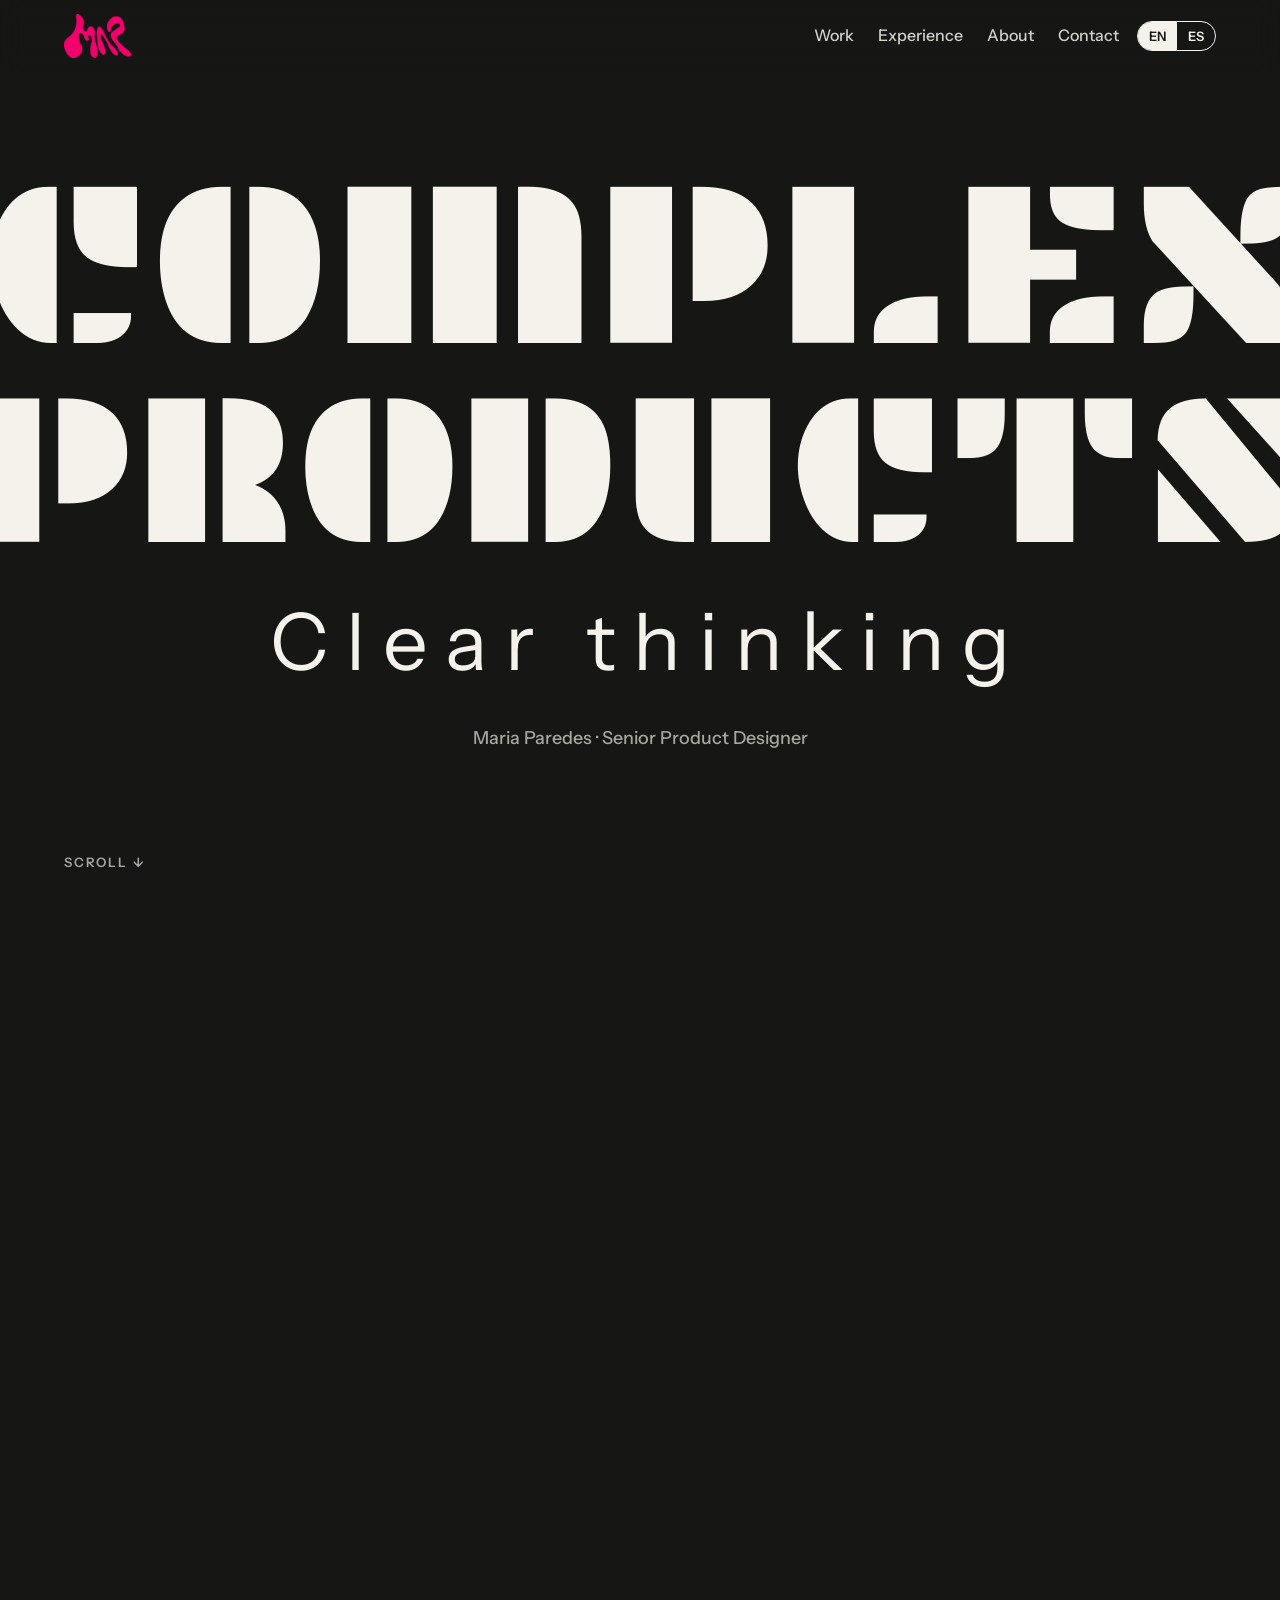
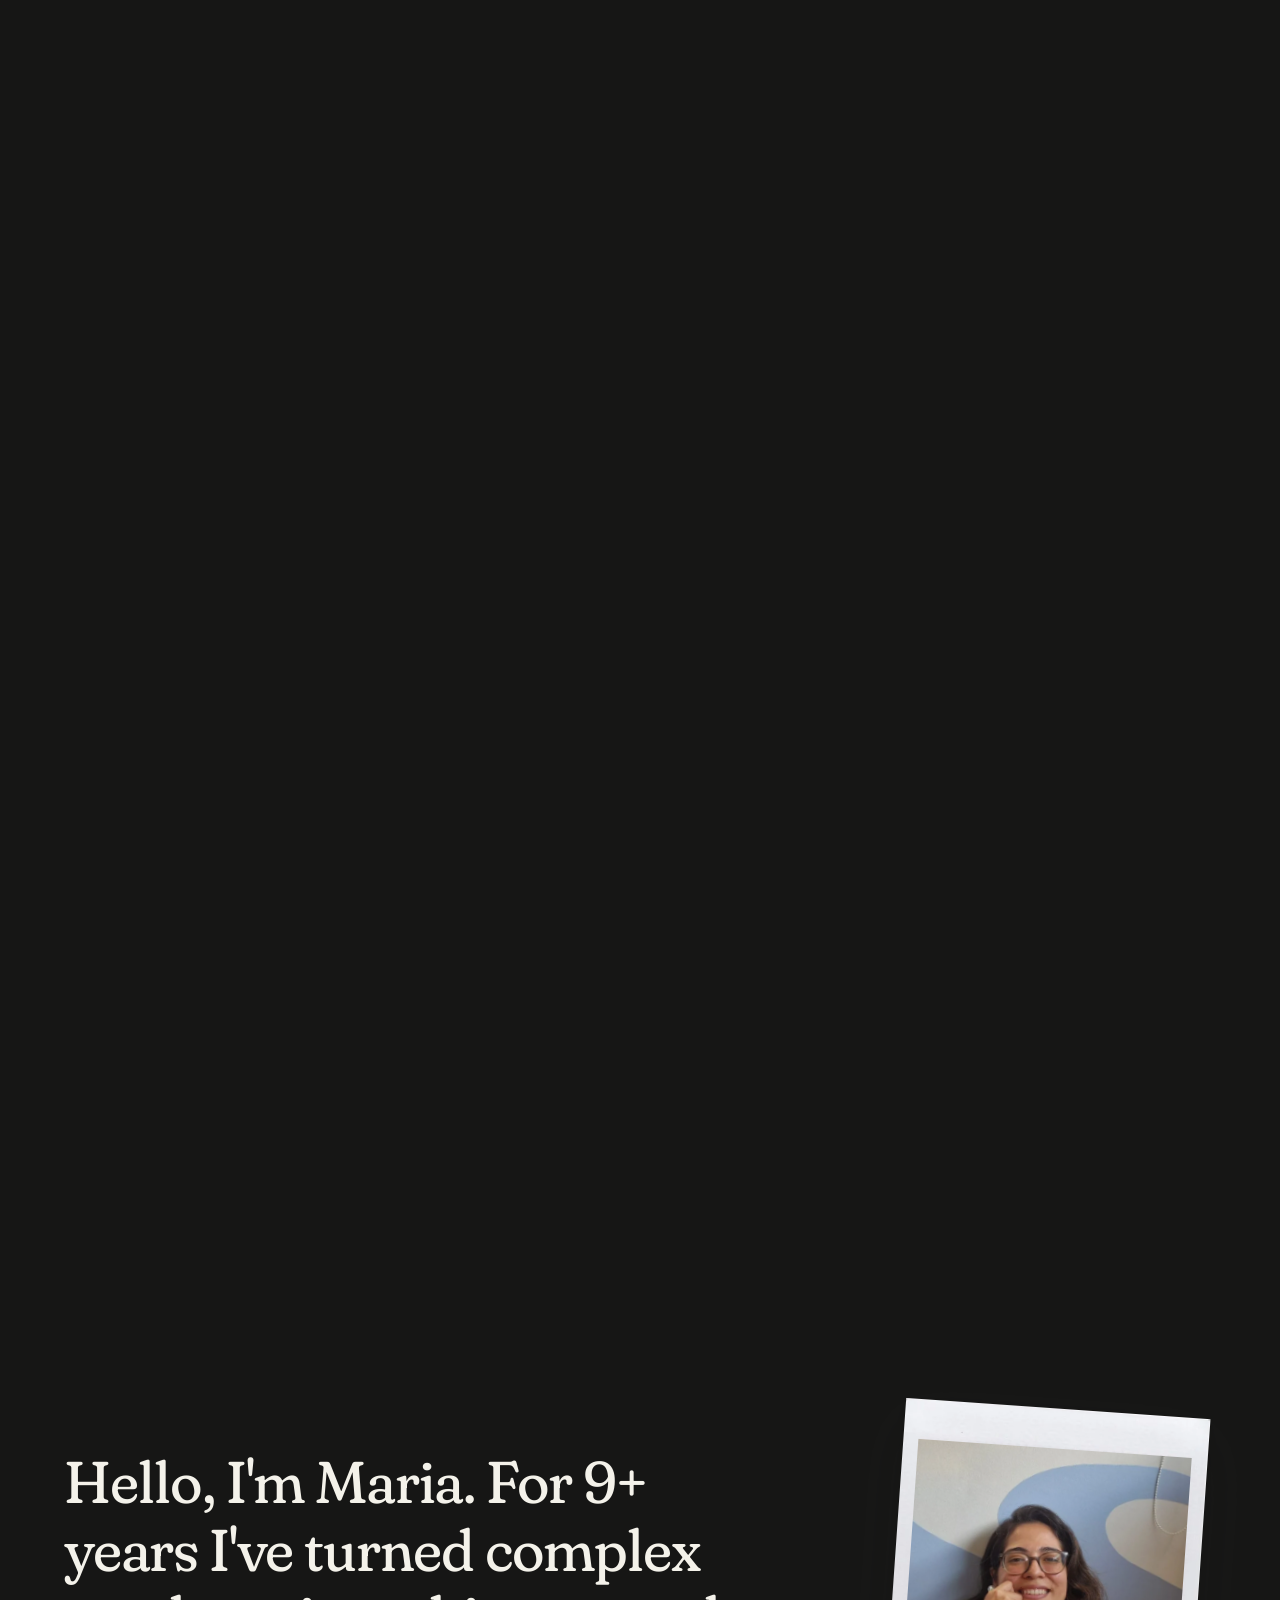
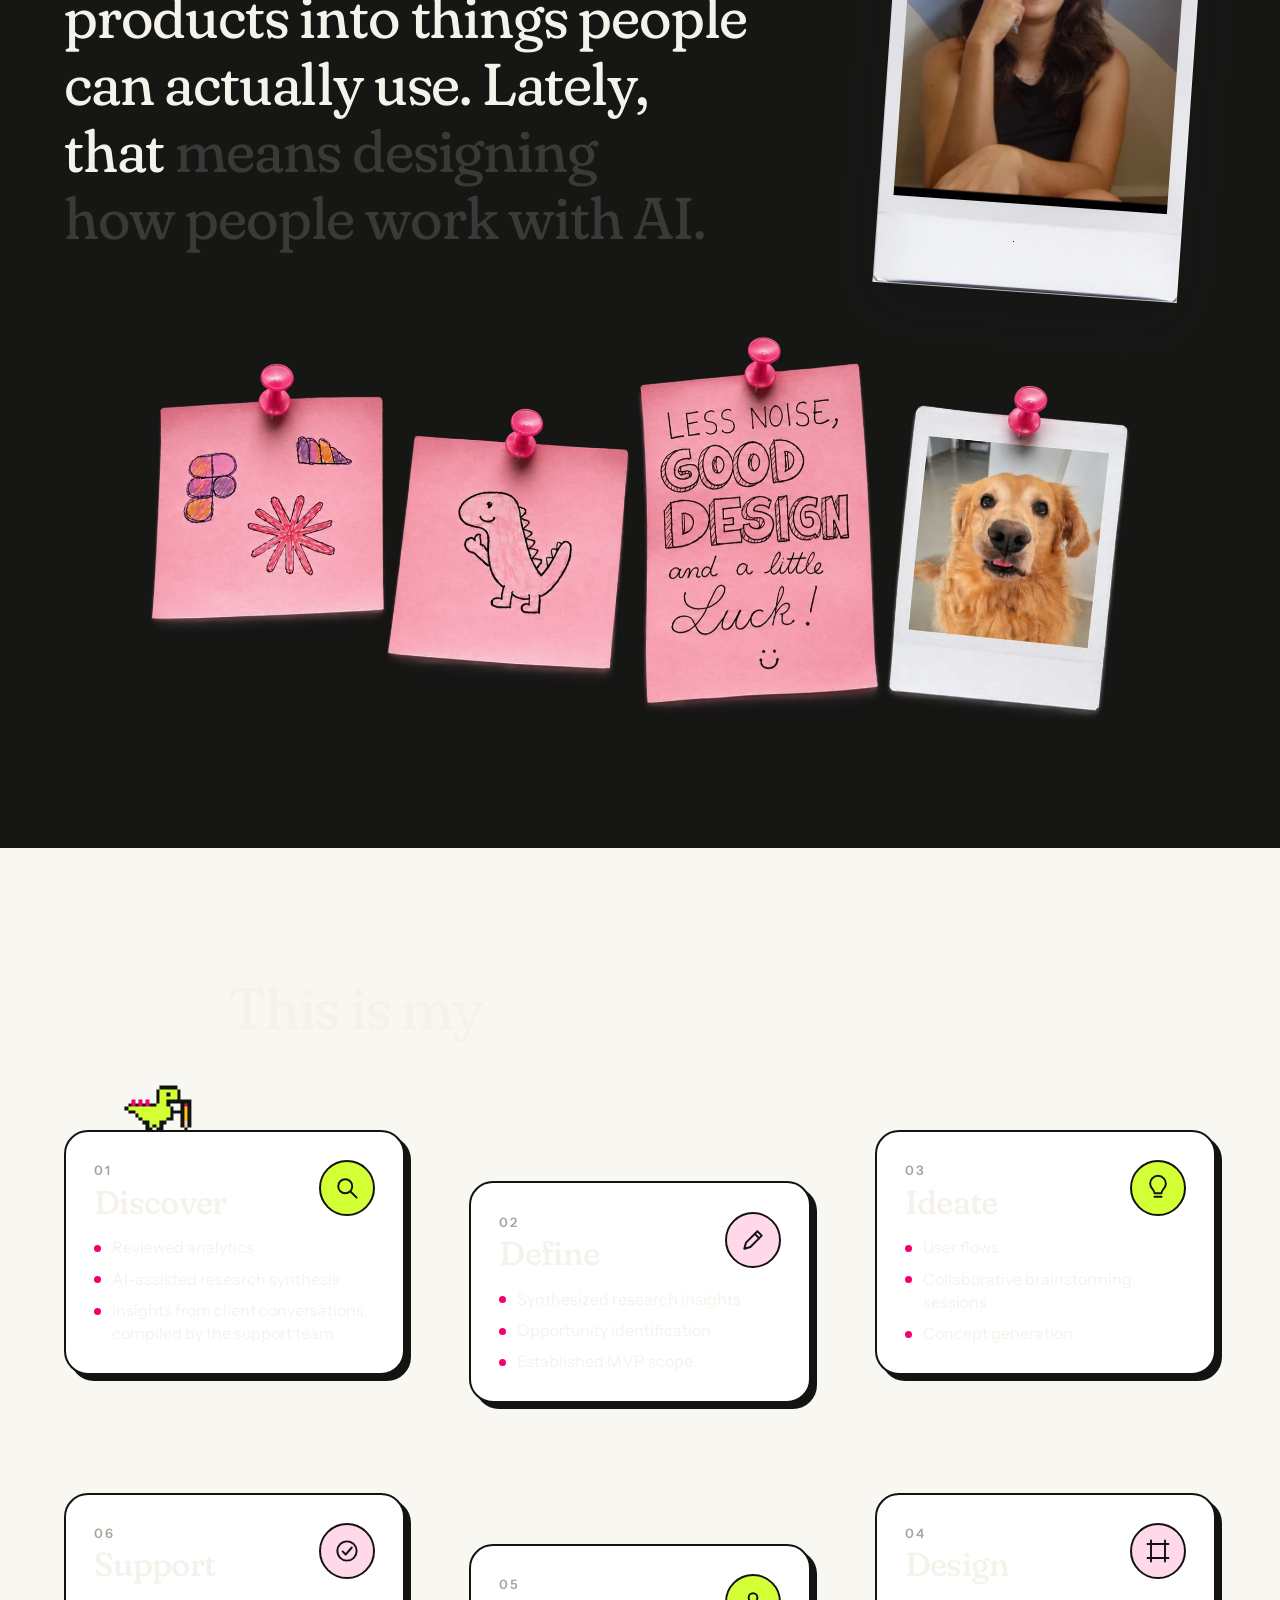
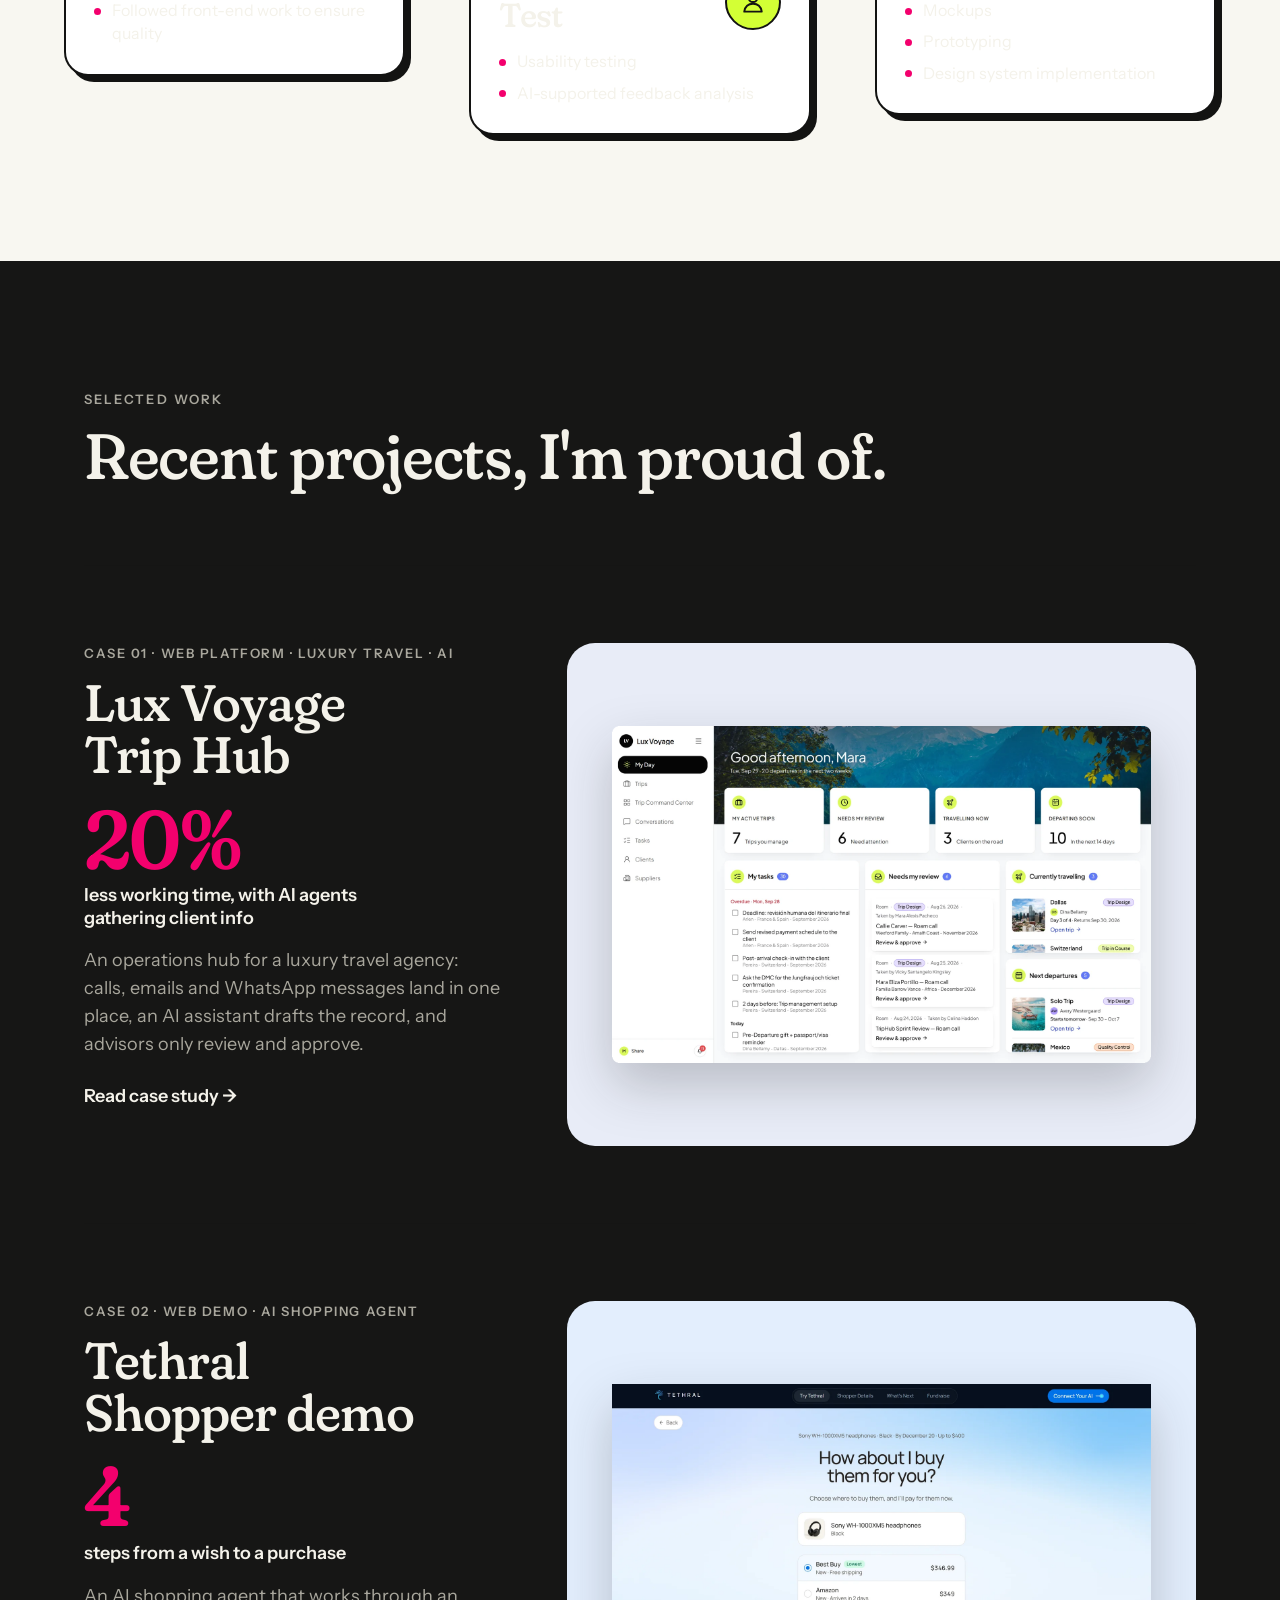
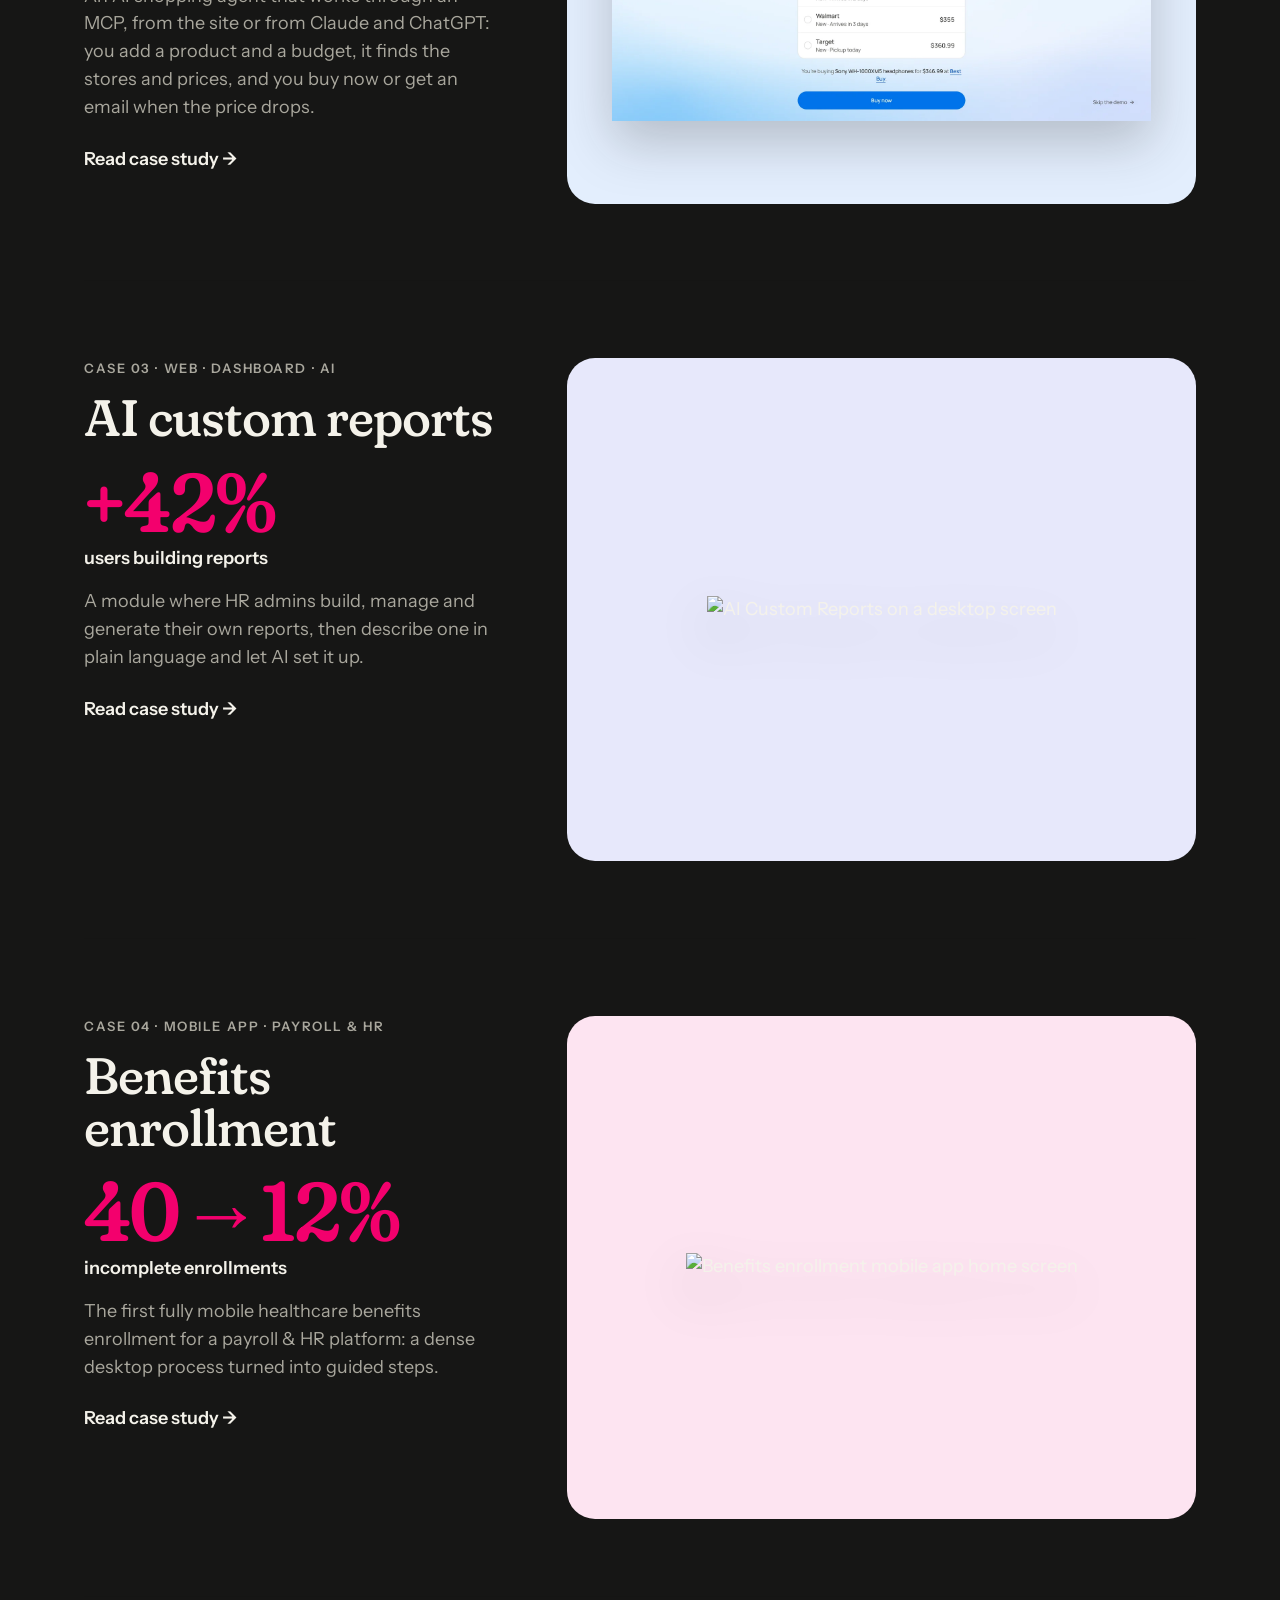
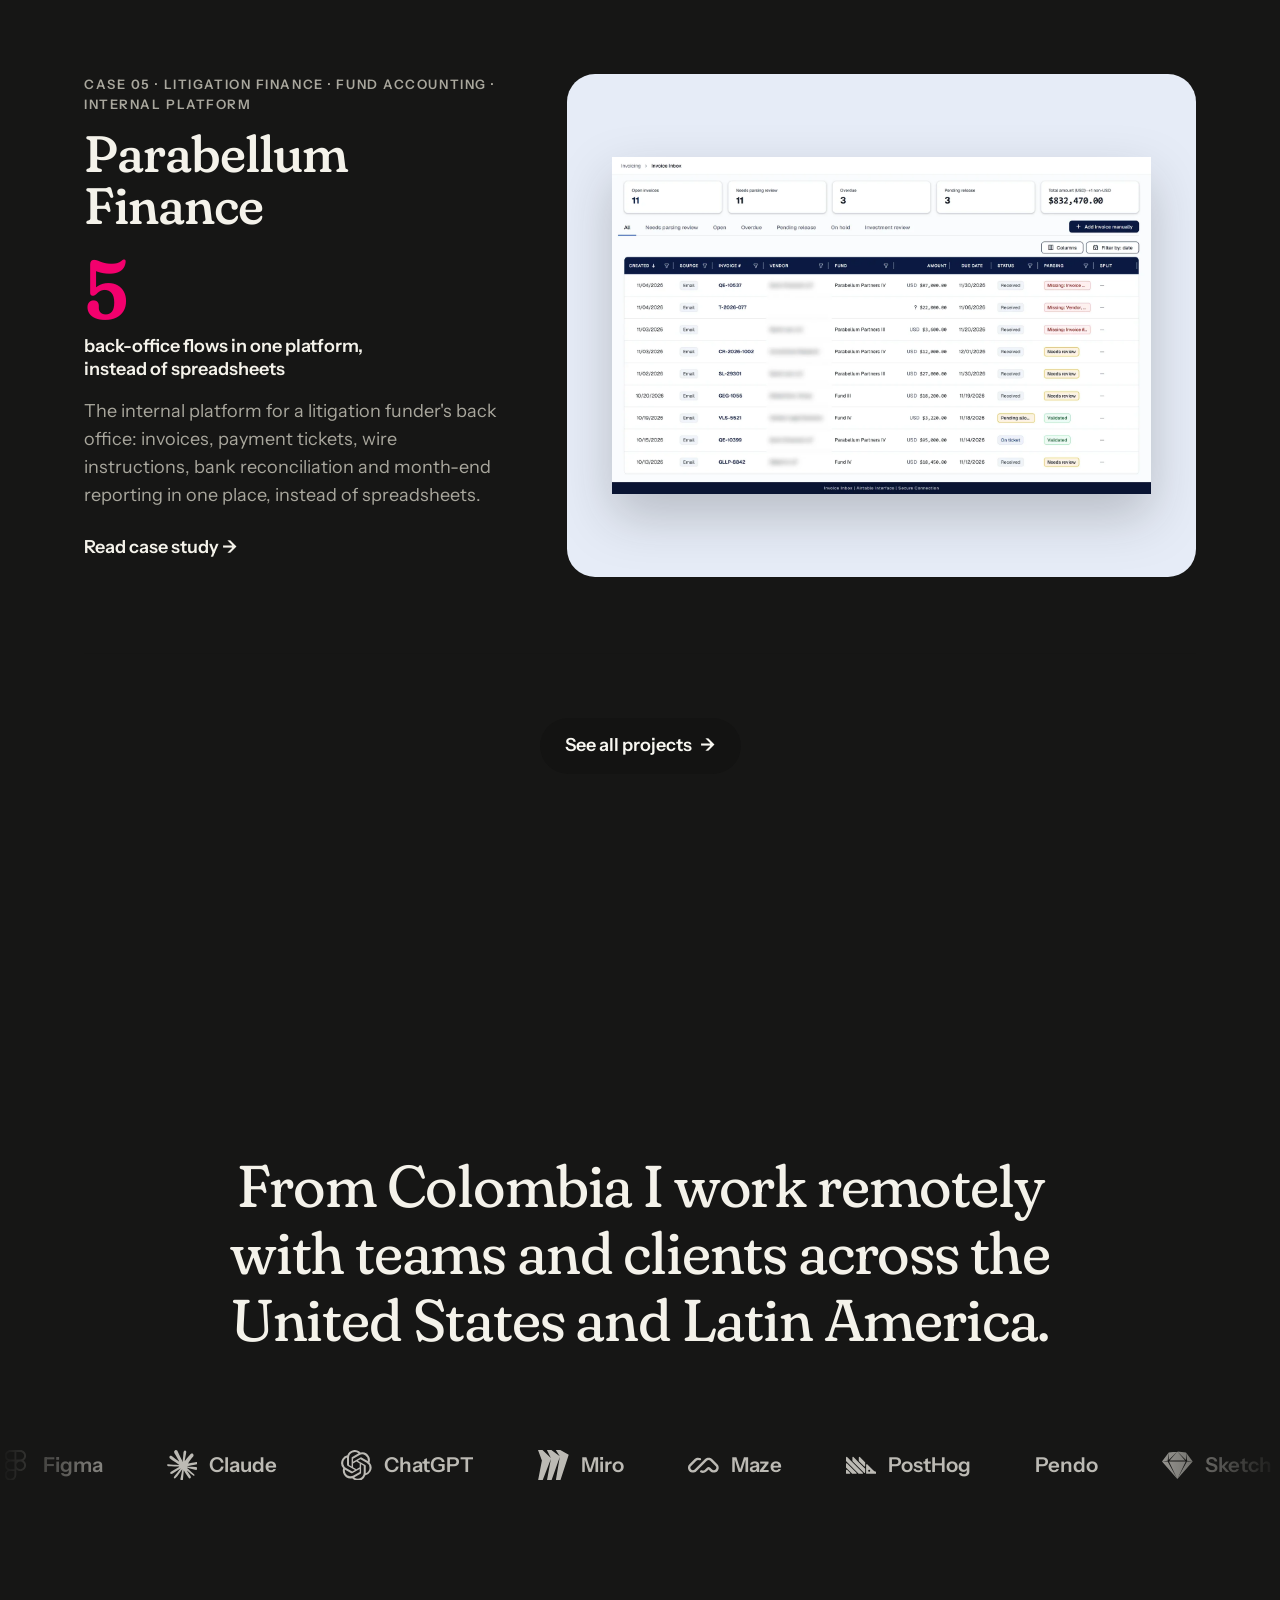
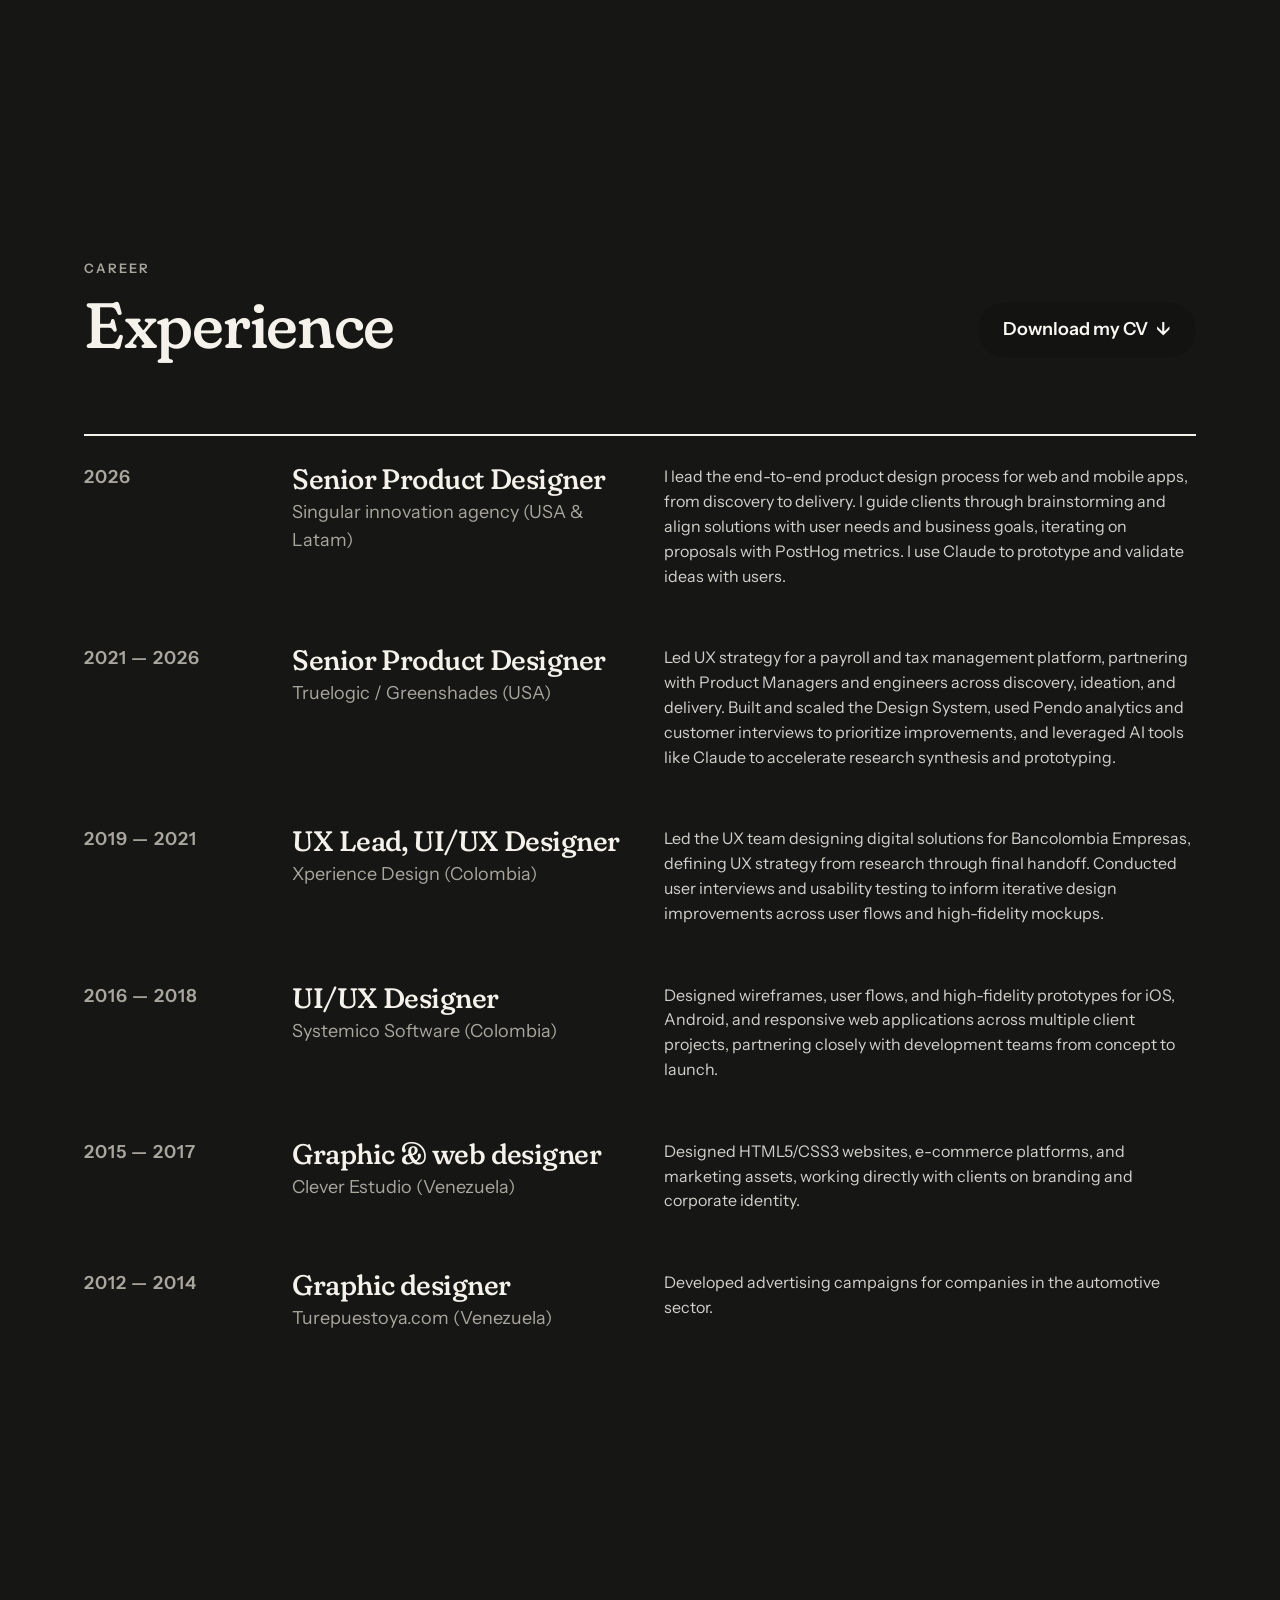
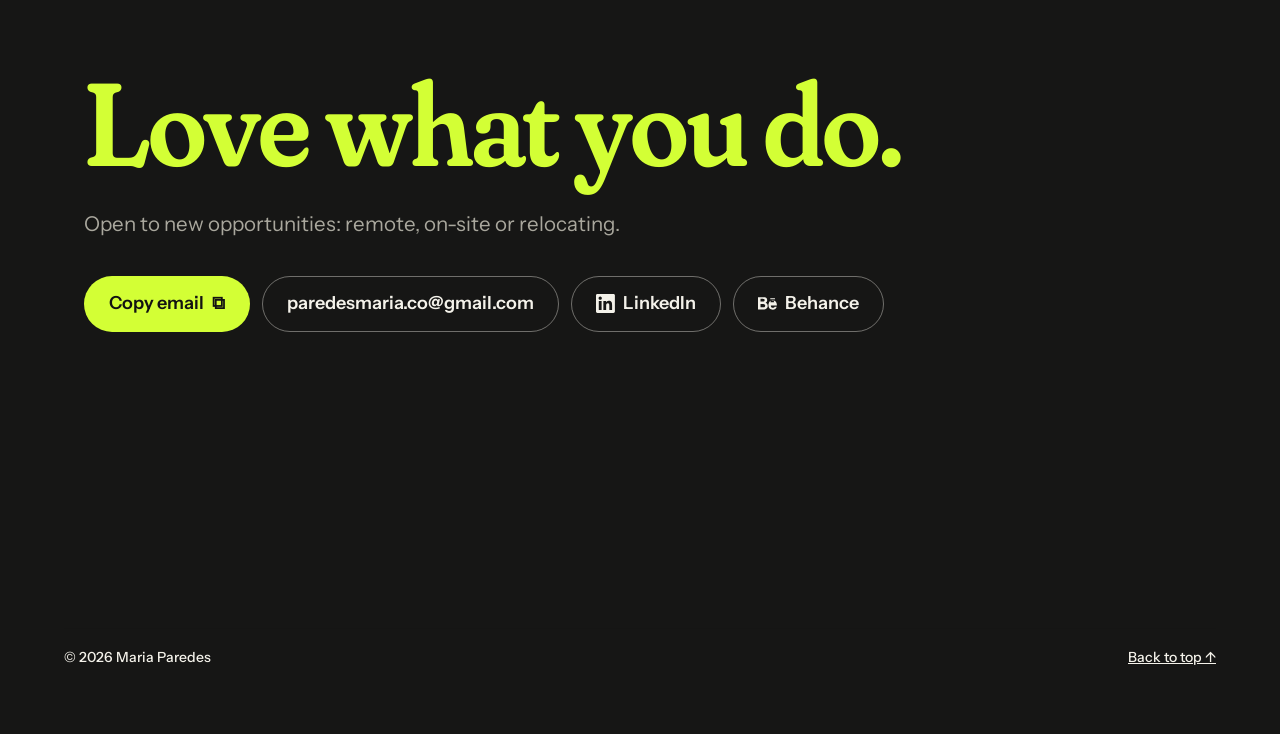
==== commit 697f665e: "Version CSS/JS links so browsers don't mix new pages with cached old styles Co-Authored-By: Claude O" ====
--- a/index.html
+++ b/index.html
@@ -8,7 +8,7 @@
 <link rel="preconnect" href="https://fonts.googleapis.com">
 <link rel="preconnect" href="https://fonts.gstatic.com" crossorigin>
 <link href="https://fonts.googleapis.com/css2?family=Fraunces:opsz,wght,SOFT,WONK@9..144,300..700,0..100,0..1&family=Instrument+Sans:wght@400;500;600&family=Plaster&display=swap" rel="stylesheet">
-<link rel="stylesheet" href="css/style.css">
+<link rel="stylesheet" href="css/style.css?v=20261123b">
 <script>document.documentElement.classList.add('js');</script>
 </head>
 <body>
@@ -208,6 +208,6 @@
   </ul>
   <p class="foot"><span>© <span id="year">2026</span> Maria Paredes</span><a href="#top" data-t="back_top">Back to top ↑</a></p>
 </footer>
-<script src="js/main.js"></script>
+<script src="js/main.js?v=20261123b"></script>
 </body>
 </html>
--- a/css/style.css
+++ b/css/style.css
@@ -59,7 +59,9 @@
 /* the hero is taller than the screen; its content stays pinned while "Clear thinking" grows with the scroll */
 .hero { position: relative; height: 320svh; background: #161615; color: #F4F2EA; --mute: #A9A79D; }
 .hero-pin { position: sticky; top: 0; height: 100svh; display: grid; align-content: center; padding: 100px var(--gutter) 90px; overflow: hidden; }
-.hero .l1 { transform-origin: 50% 50%; } /* no will-change: the text is redrawn sharp at every size */
+.hero .l1 { transform-origin: 50% 50%; }
+/* the zoomed copy of "Clear thinking": real font size, so it stays sharp at any size */
+.hero .clear-zoom { position: absolute; margin: 0; transform: translate(-50%, -50%); pointer-events: none; z-index: 2; contain: layout style; }
 .hero .byline, .hero .cue { transition: opacity .2s linear; }
 /* "Complex" is heavy and cut by the screen edges; "clear" is light and airy */
 .hero h1 { display: grid; grid-template-columns: minmax(0, 1fr); justify-items: center; font-weight: 400; letter-spacing: 0; }
@@ -184,6 +186,7 @@
 .about h1 { font-size: clamp(40px, 5.4vw, 76px); line-height: 1.02; margin-bottom: 20px; text-wrap: balance; }
 .about-grid { display: grid; grid-template-columns: minmax(0, .8fr) minmax(0, 1.2fr); gap: clamp(28px, 6vw, 96px); align-items: center; }
 .portrait { border-radius: 28px; overflow: hidden; background: var(--lime); }
+.portrait img { width: 100%; height: auto; } /* keep the photo's proportions; the height attribute alone stretched it */
 .about h2 { font-size: clamp(34px, 4.6vw, 64px); line-height: 1.02; margin-bottom: 20px; text-wrap: balance; }
 .lede { font-size: clamp(18px, 1.6vw, 22px); color: var(--mute); max-width: 36em; }
 .facts { display: grid; grid-template-columns: max-content 1fr; gap: 10px 26px; margin-top: 30px; padding-top: 22px; border-top: 1.5px solid var(--line); font-size: 16px; }
@@ -195,6 +198,23 @@
 .board-img { position: relative; z-index: 1; display: block; width: 100%; height: auto; }
 .doodle-line { position: absolute; inset: 0; width: 100%; height: 100%; overflow: visible; pointer-events: none; z-index: 0; }
 .doodle-line path { fill: none; stroke: var(--ink); stroke-width: 2.4; stroke-linecap: round; stroke-linejoin: round; stroke-dasharray: 1; stroke-dashoffset: var(--draw, 0); }
+
+/* ---- about: polaroid carousel of her drawings and trips ---- */
+.life { padding: clamp(40px, 7vw, 100px) 0 clamp(20px, 4vw, 60px); overflow: hidden; }
+.life-head { max-width: none; display: flex; flex-wrap: wrap; align-items: flex-end; justify-content: space-between; gap: 20px; margin-bottom: clamp(24px, 4vw, 48px); }
+.pol-nav { display: flex; gap: 10px; }
+.pol-btn { width: 48px; height: 48px; border-radius: 50%; border: 1.5px solid var(--ink); font-size: 20px; display: grid; place-items: center; transition: background .2s, color .2s; }
+.pol-btn:hover { background: var(--ink); color: var(--white); }
+.pol-btn:disabled { opacity: .3; pointer-events: none; }
+.pol-track { list-style: none; display: flex; gap: clamp(20px, 3vw, 44px); overflow-x: auto; scroll-snap-type: x mandatory; scroll-behavior: smooth; padding: 24px max(var(--gutter), calc((100vw - var(--max)) / 2 + var(--gutter))) 40px; scroll-padding-inline: max(var(--gutter), calc((100vw - var(--max)) / 2 + var(--gutter))); scrollbar-width: none; }
+.pol-track::-webkit-scrollbar { display: none; }
+.pol { flex: none; width: clamp(230px, 27vw, 340px); scroll-snap-align: start; transform: rotate(var(--r)); transition: transform .35s cubic-bezier(.3, 1.5, .4, 1); }
+.pol:hover { transform: rotate(0deg) translateY(-6px); }
+.pol .pframe { position: relative; aspect-ratio: 562 / 892; filter: drop-shadow(0 16px 22px rgba(19, 19, 18, .18)); }
+.pol .frame { position: absolute; inset: 0; width: 100%; height: 100%; }
+.pol .pic { position: absolute; z-index: 1; left: 5.34%; top: 8.52%; width: 88.97%; height: 73.32%; object-fit: cover; }
+.pol .pcap { position: absolute; z-index: 2; left: 0; right: 0; bottom: 6%; text-align: center; font-family: var(--serif); font-variation-settings: "SOFT" 100, "WONK" 1; font-size: clamp(18px, 1.6vw, 24px); color: var(--ink); }
+@media (prefers-reduced-motion: reduce) { .pol-track { scroll-behavior: auto; } .pol, .pol:hover { transition: none; } }
 
 /* ---- contact ---- */
 .contact { padding: clamp(80px, 14vw, 200px) 0 clamp(70px, 10vw, 140px); }
